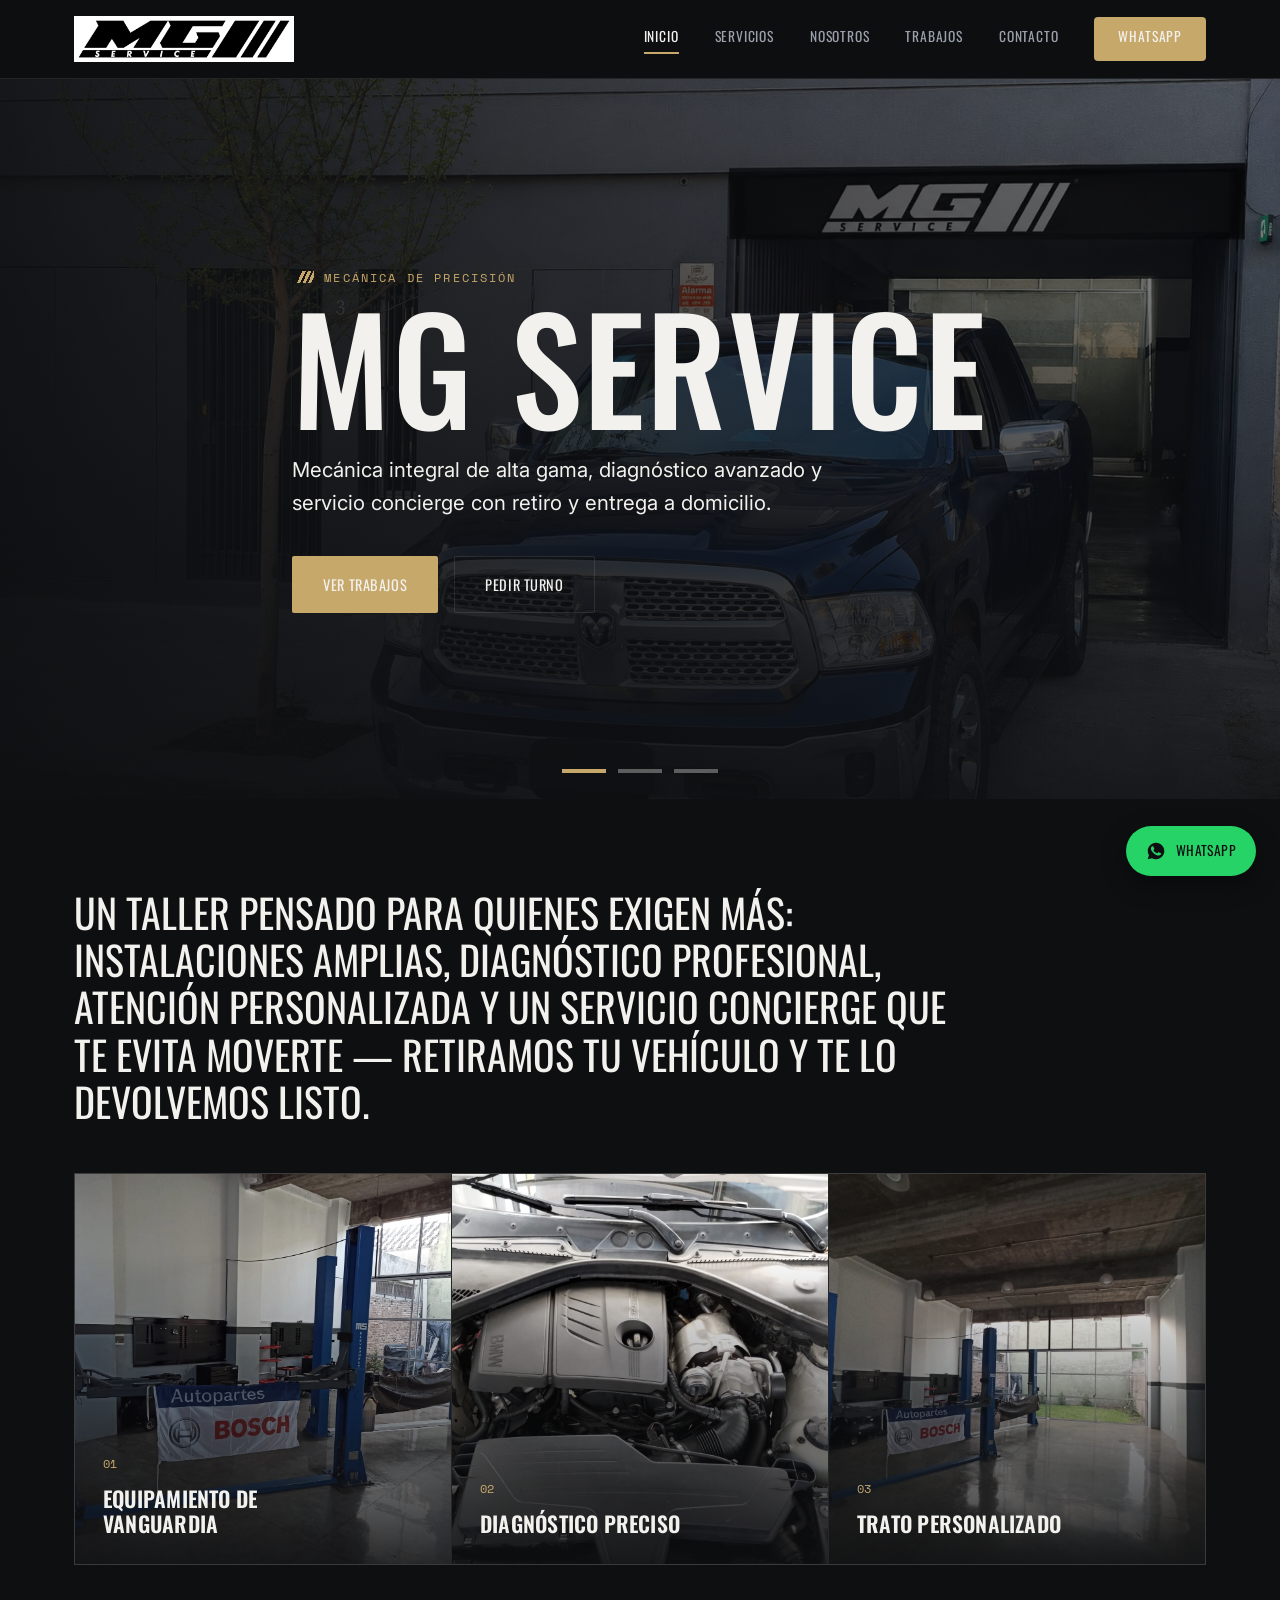
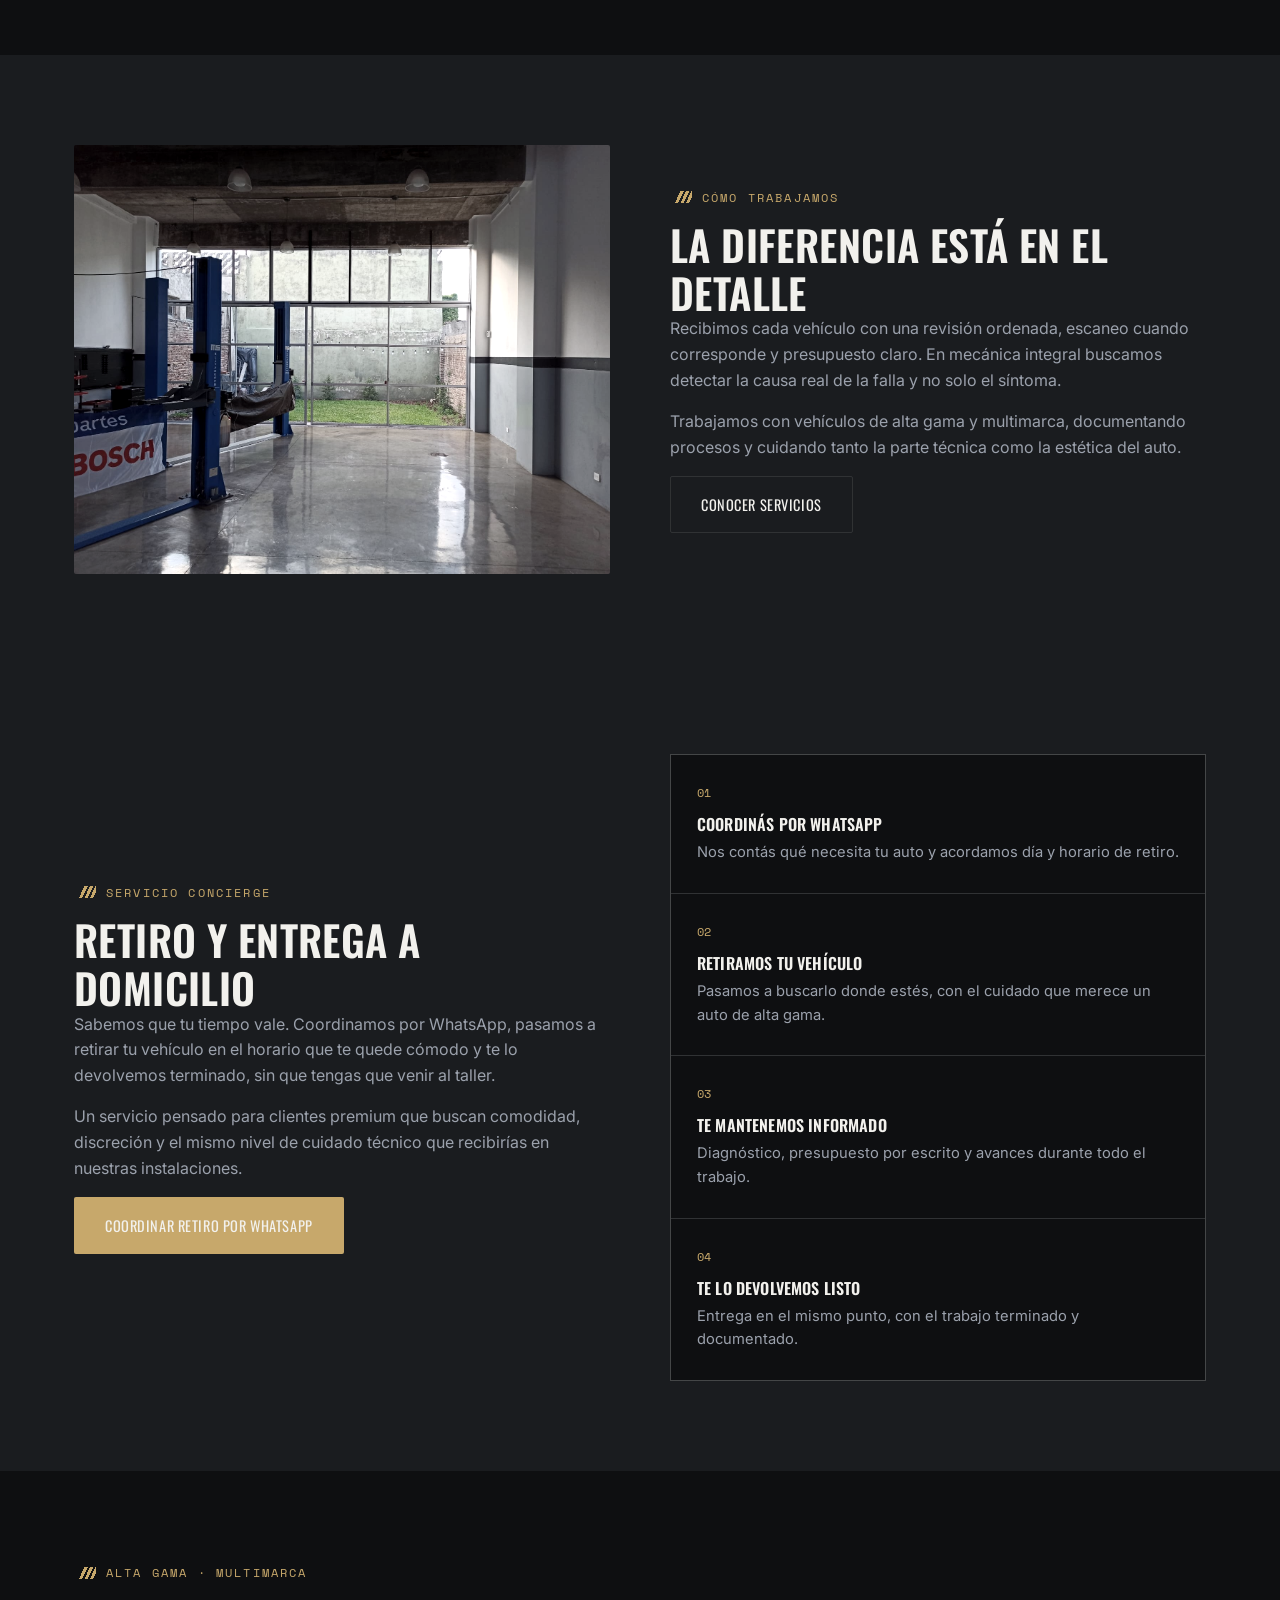
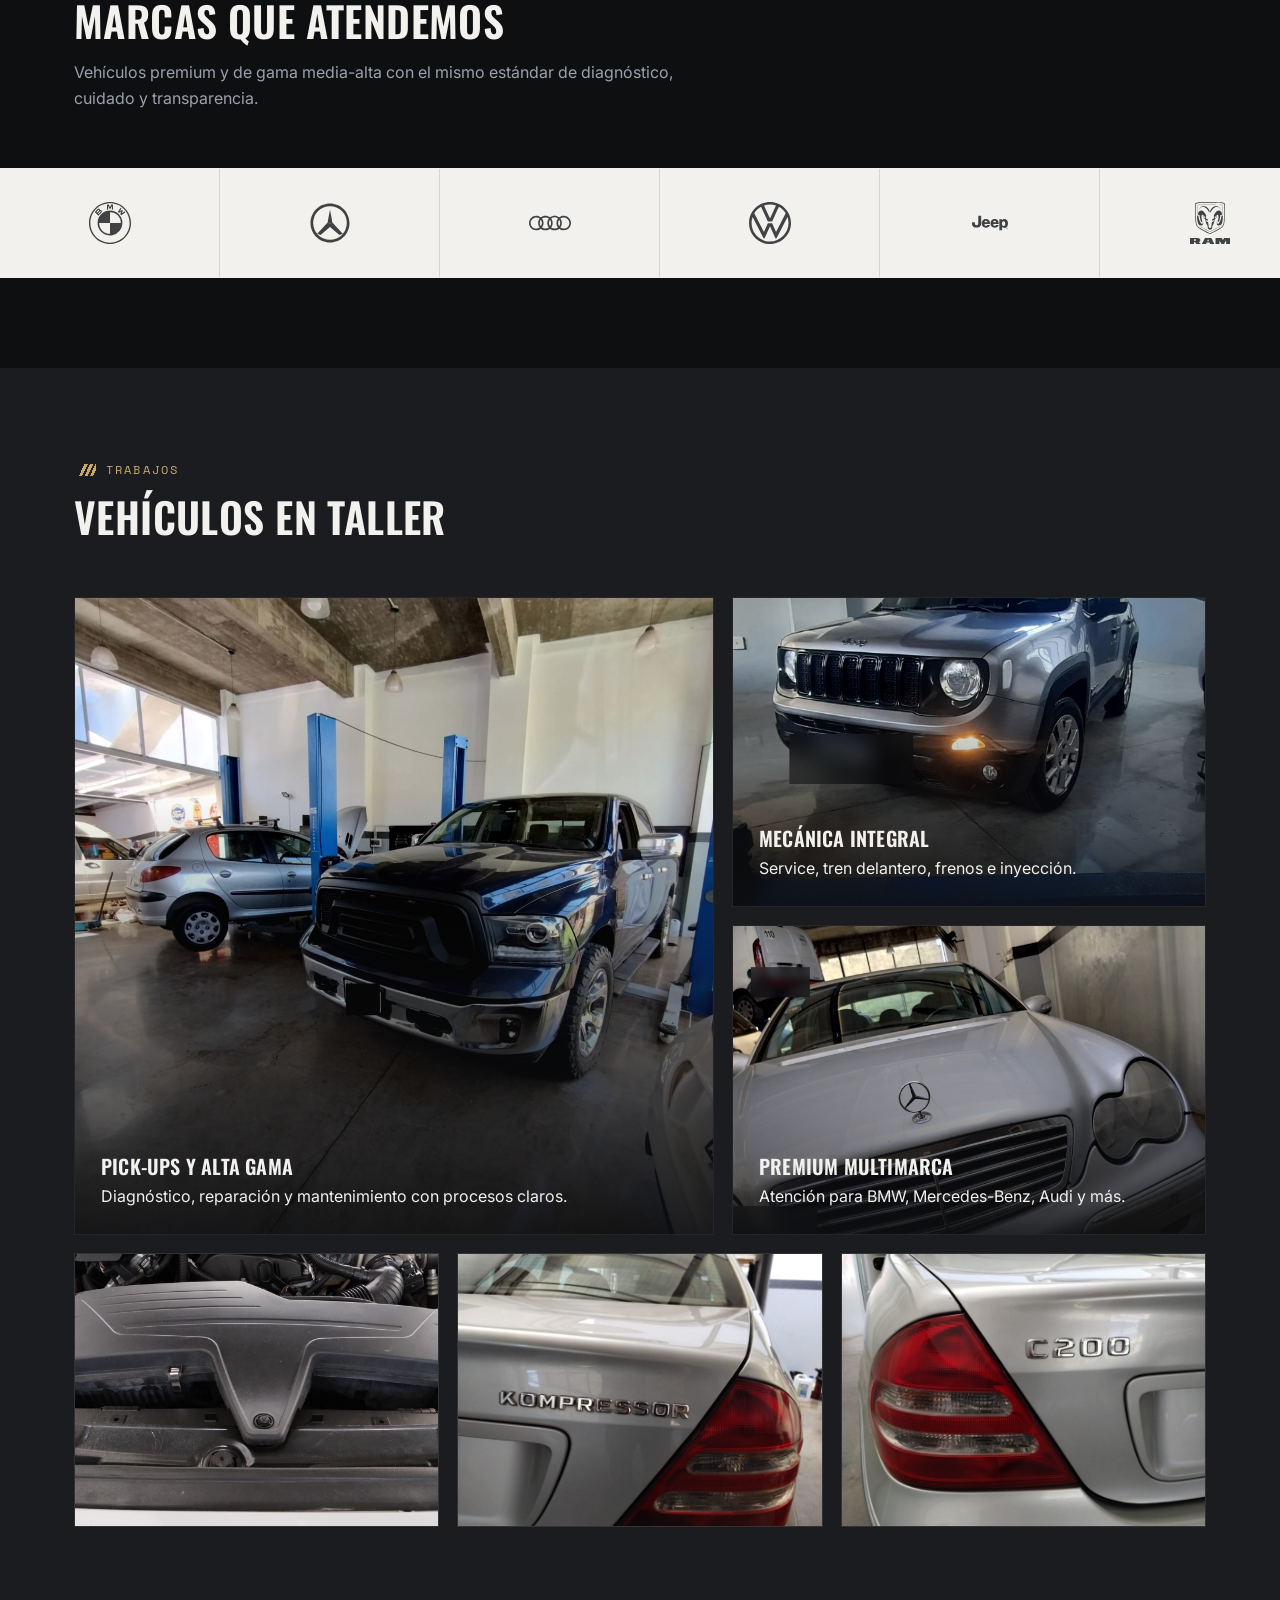
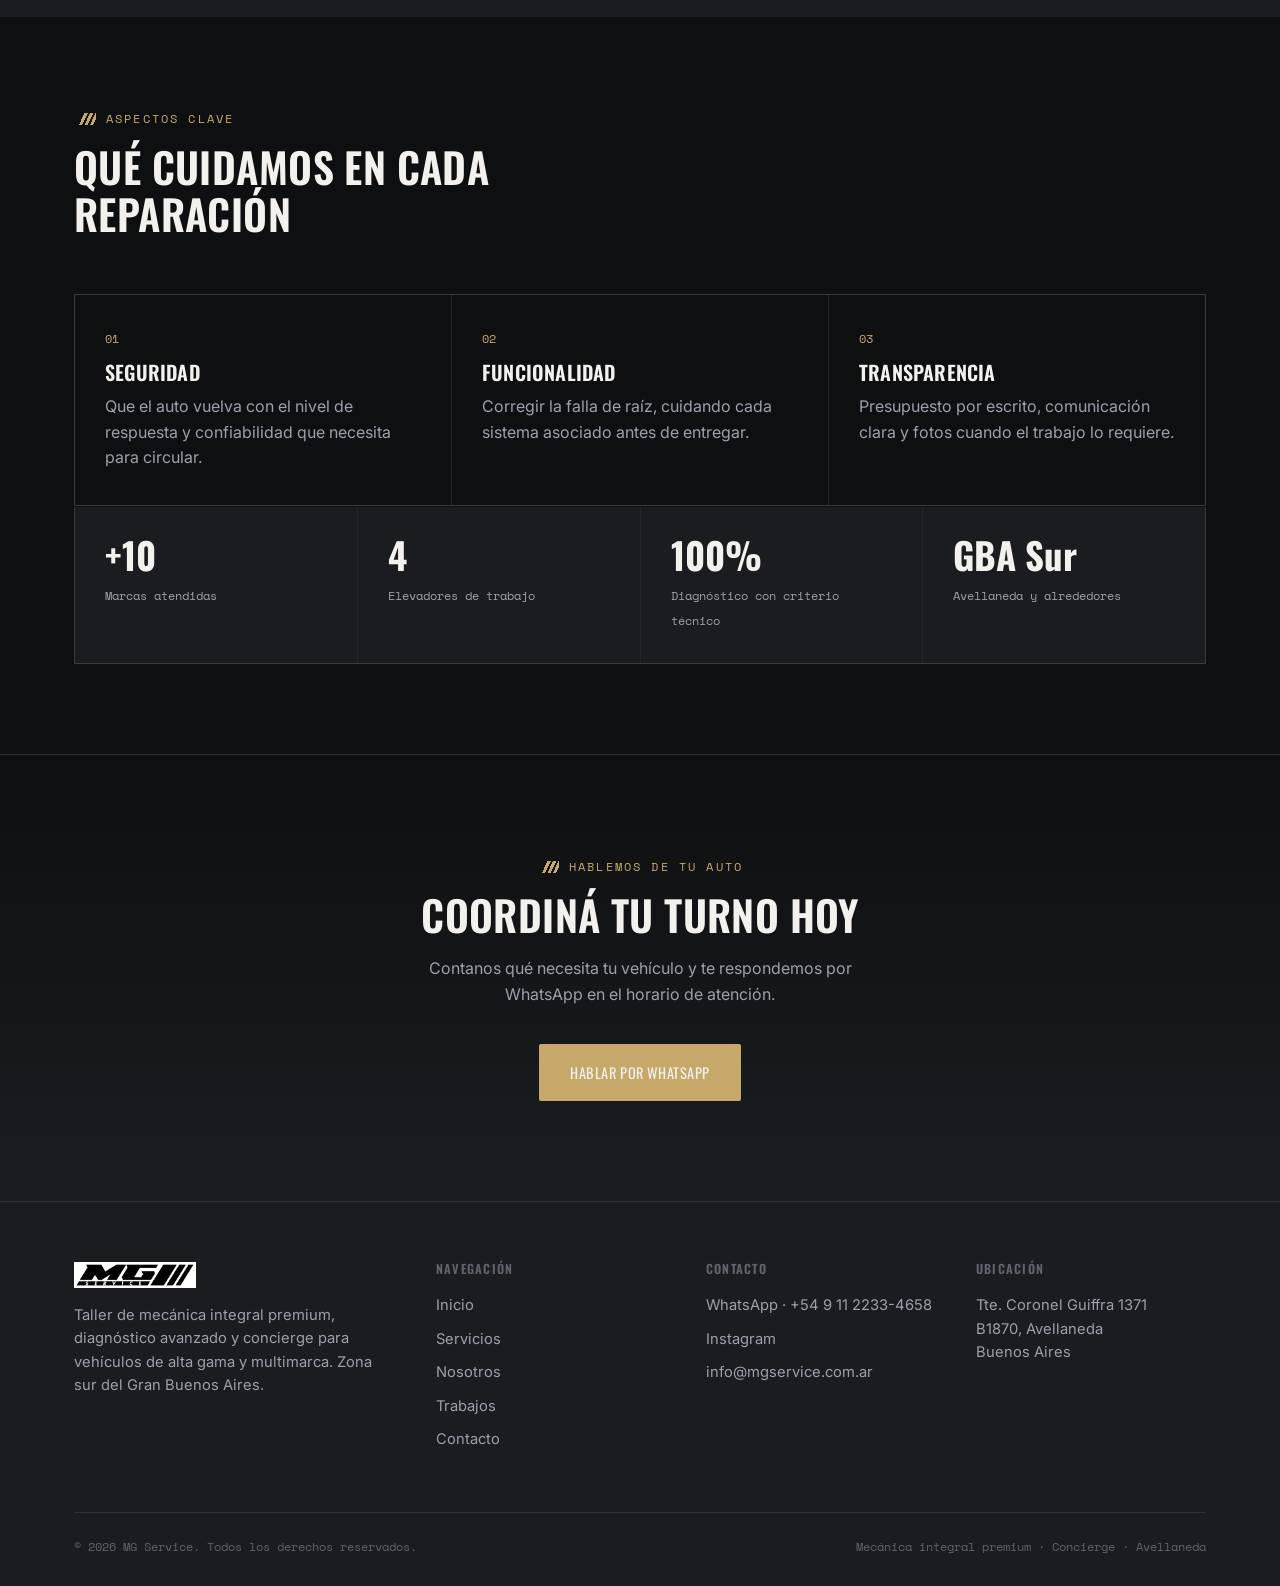
==== index.html @ d4dcb651 "Se cambia titulo" ====
<!DOCTYPE html>
<html lang="es">
<head>
<meta charset="UTF-8">
<meta name="viewport" content="width=device-width, initial-scale=1.0">
<title>MG Service – Mecánica integral premium y concierge en Avellaneda</title>
<meta name="description" content="Taller de mecánica integral para vehículos de alta gama y multimarca. Diagnóstico avanzado, servicio concierge con retiro y entrega, y presupuesto por escrito. Avellaneda, zona sur GBA.">
<link rel="icon" type="image/png" href="assets/img/logo-white.png">
<link rel="preconnect" href="https://fonts.googleapis.com">
<link href="https://fonts.googleapis.com/css2?family=Oswald:wght@400;500;600;700&family=Inter:wght@400;500;600&family=Space+Mono:wght@400;700&display=swap" rel="stylesheet">
<link rel="stylesheet" href="assets/css/style.css">
</head>
<body>

<header class="site-header">
  <div class="container">
    <a href="index.html" class="logo"><img src="assets/img/logo-white.png" alt="MG Service"></a>
    <nav class="main-nav">
      <a href="index.html">Inicio</a>
      <a href="servicios.html">Servicios</a>
      <a href="nosotros.html">Nosotros</a>
      <a href="trabajos.html">Trabajos</a>
      <a href="contacto.html">Contacto</a>
      <a href="https://wa.me/5491122334658?text=Hola%2C%20quiero%20consultar%20sobre%20mi%20auto" class="nav-cta">WhatsApp</a>
    </nav>
    <button class="nav-toggle" aria-label="Abrir menú">☰</button>
  </div>
</header>

<main>

  <section class="hero hero-slider" aria-label="Presentación de MG Service">
    <div class="hero-slide active" style="background-image: url('assets/img/workshop/fachada-mg-service.jpg')"></div>
    <div class="hero-slide" style="background-image: url('assets/img/workshop/taller-autos-premium.jpg')"></div>
    <div class="hero-slide" style="background-image: url('assets/img/workshop/ram-diagnostico-taller.jpg')"></div>
    <div class="hero-overlay"></div>
    <div class="container hero-content">
      <span class="eyebrow"><span class="stripes"></span>Mecánica de precisión</span>
      <h1>MG Service</h1>
      <p class="hero-kicker">Mecánica integral de alta gama, diagnóstico avanzado y servicio concierge con retiro y entrega a domicilio.</p>
      <div class="hero-actions">
        <a href="trabajos.html" class="btn btn-primary">Ver trabajos</a>
        <a href="https://wa.me/5491122334658?text=Hola%2C%20quiero%20consultar%20sobre%20mi%20auto" class="btn btn-outline">Pedir turno</a>
      </div>
    </div>
    <div class="hero-controls" aria-label="Controles del slider">
      <button class="hero-dot active" type="button" aria-label="Ver fachada"></button>
      <button class="hero-dot" type="button" aria-label="Ver taller"></button>
      <button class="hero-dot" type="button" aria-label="Ver diagnóstico"></button>
    </div>
  </section>

  <section class="section intro-section" id="diferenciales">
    <div class="container">
      <p class="intro-copy">Un taller pensado para quienes exigen más: instalaciones amplias, diagnóstico profesional, atención personalizada y un servicio concierge que te evita moverte — retiramos tu vehículo y te lo devolvemos listo.</p>
      <div class="feature-tiles">
        <article class="feature-tile">
          <img src="assets/img/workshop/elevadores-bosch.jpg" alt="Elevadores y zona de trabajo de MG Service">
          <div>
            <span>01</span>
            <h3>Equipamiento de vanguardia</h3>
          </div>
        </article>
        <article class="feature-tile">
          <img src="assets/img/workshop/motor-bmw-turbo.jpg" alt="Motor BMW en proceso de diagnóstico">
          <div>
            <span>02</span>
            <h3>Diagnóstico preciso</h3>
          </div>
        </article>
        <article class="feature-tile">
          <img src="assets/img/workshop/taller-amplio.jpg" alt="Interior amplio del taller MG Service">
          <div>
            <span>03</span>
            <h3>Trato personalizado</h3>
          </div>
        </article>
      </div>
    </div>
  </section>

  <section class="section section-alt">
    <div class="container">
      <div class="split editorial-split">
        <img src="assets/img/workshop/instalaciones-elevadores.jpg" alt="Instalaciones de MG Service con elevadores">
        <div class="split-text">
          <span class="eyebrow"><span class="stripes"></span>Cómo trabajamos</span>
          <h2>La diferencia está en el detalle</h2>
          <p>Recibimos cada vehículo con una revisión ordenada, escaneo cuando corresponde y presupuesto claro. En mecánica integral buscamos detectar la causa real de la falla y no solo el síntoma.</p>
          <p>Trabajamos con vehículos de alta gama y multimarca, documentando procesos y cuidando tanto la parte técnica como la estética del auto.</p>
          <a href="servicios.html" class="btn btn-outline">Conocer servicios</a>
        </div>
      </div>
    </div>
  </section>

  <section class="section concierge-section section-alt">
    <div class="container">
      <div class="split editorial-split">
        <div class="split-text">
          <span class="eyebrow"><span class="stripes"></span>Servicio concierge</span>
          <h2>Retiro y entrega a domicilio</h2>
          <p>Sabemos que tu tiempo vale. Coordinamos por WhatsApp, pasamos a retirar tu vehículo en el horario que te quede cómodo y te lo devolvemos terminado, sin que tengas que venir al taller.</p>
          <p>Un servicio pensado para clientes premium que buscan comodidad, discreción y el mismo nivel de cuidado técnico que recibirías en nuestras instalaciones.</p>
          <a href="https://wa.me/5491122334658?text=Hola%2C%20quiero%20coordinar%20retiro%20y%20entrega%20de%20mi%20veh%C3%ADculo" class="btn btn-primary">Coordinar retiro por WhatsApp</a>
        </div>
        <div class="concierge-steps">
          <article><span>01</span><h3>Coordinás por WhatsApp</h3><p>Nos contás qué necesita tu auto y acordamos día y horario de retiro.</p></article>
          <article><span>02</span><h3>Retiramos tu vehículo</h3><p>Pasamos a buscarlo donde estés, con el cuidado que merece un auto de alta gama.</p></article>
          <article><span>03</span><h3>Te mantenemos informado</h3><p>Diagnóstico, presupuesto por escrito y avances durante todo el trabajo.</p></article>
          <article><span>04</span><h3>Te lo devolvemos listo</h3><p>Entrega en el mismo punto, con el trabajo terminado y documentado.</p></article>
        </div>
      </div>
    </div>
  </section>

  <section class="section brands-section">
    <div class="container">
      <div class="section-head">
        <span class="eyebrow"><span class="stripes"></span>Alta gama · Multimarca</span>
        <h2>Marcas que atendemos</h2>
        <p>Vehículos premium y de gama media-alta con el mismo estándar de diagnóstico, cuidado y transparencia.</p>
      </div>
    </div>
    <div class="brand-carousel" aria-label="Carrusel de marcas">
      <div class="brand-track">
        <div class="brand-logo"><img src="assets/img/brands/bmw.svg" alt="BMW" width="120" height="48"></div>
        <div class="brand-logo"><img src="assets/img/brands/mercedes.svg" alt="Mercedes-Benz" width="120" height="48"></div>
        <div class="brand-logo"><img src="assets/img/brands/audi.svg" alt="Audi" width="120" height="48"></div>
        <div class="brand-logo"><img src="assets/img/brands/volkswagen.svg" alt="Volkswagen" width="120" height="48"></div>
        <div class="brand-logo"><img src="assets/img/brands/jeep.svg" alt="Jeep" width="120" height="48"></div>
        <div class="brand-logo"><img src="assets/img/brands/ram.svg" alt="RAM" width="120" height="48"></div>
        <div class="brand-logo"><img src="assets/img/brands/peugeot.svg" alt="Peugeot" width="120" height="48"></div>
        <div class="brand-logo"><img src="assets/img/brands/toyota.svg" alt="Toyota" width="120" height="48"></div>
        <div class="brand-logo"><img src="assets/img/brands/ford.svg" alt="Ford" width="120" height="48"></div>
        <div class="brand-logo"><img src="assets/img/brands/chevrolet.svg" alt="Chevrolet" width="120" height="48"></div>
        <div class="brand-logo"><img src="assets/img/brands/fiat.svg" alt="Fiat" width="120" height="48"></div>
        <div class="brand-logo"><img src="assets/img/brands/renault.svg" alt="Renault" width="120" height="48"></div>
        <div class="brand-logo"><img src="assets/img/brands/bmw.svg" alt="BMW" width="120" height="48"></div>
        <div class="brand-logo"><img src="assets/img/brands/mercedes.svg" alt="Mercedes-Benz" width="120" height="48"></div>
        <div class="brand-logo"><img src="assets/img/brands/audi.svg" alt="Audi" width="120" height="48"></div>
        <div class="brand-logo"><img src="assets/img/brands/volkswagen.svg" alt="Volkswagen" width="120" height="48"></div>
        <div class="brand-logo"><img src="assets/img/brands/jeep.svg" alt="Jeep" width="120" height="48"></div>
        <div class="brand-logo"><img src="assets/img/brands/ram.svg" alt="RAM" width="120" height="48"></div>
        <div class="brand-logo"><img src="assets/img/brands/peugeot.svg" alt="Peugeot" width="120" height="48"></div>
        <div class="brand-logo"><img src="assets/img/brands/toyota.svg" alt="Toyota" width="120" height="48"></div>
        <div class="brand-logo"><img src="assets/img/brands/ford.svg" alt="Ford" width="120" height="48"></div>
        <div class="brand-logo"><img src="assets/img/brands/chevrolet.svg" alt="Chevrolet" width="120" height="48"></div>
        <div class="brand-logo"><img src="assets/img/brands/fiat.svg" alt="Fiat" width="120" height="48"></div>
        <div class="brand-logo"><img src="assets/img/brands/renault.svg" alt="Renault" width="120" height="48"></div>
      </div>
    </div>
  </section>

  <section class="section section-alt">
    <div class="container">
      <div class="section-head">
        <span class="eyebrow"><span class="stripes"></span>Trabajos</span>
        <h2>Vehículos en taller</h2>
      </div>
      <div class="work-showcase">
        <article class="work-card large">
          <img src="assets/img/workshop/ram-y-elevadores.jpg" alt="RAM en MG Service junto a elevadores">
          <div>
            <h3>Pick-ups y alta gama</h3>
            <p>Diagnóstico, reparación y mantenimiento con procesos claros.</p>
          </div>
        </article>
        <article class="work-card">
          <img src="assets/img/workshop/jeep-renegade-service.jpg" alt="Jeep Renegade en zona de elevador">
          <div>
            <h3>Mecánica integral</h3>
            <p>Service, tren delantero, frenos e inyección.</p>
          </div>
        </article>
        <article class="work-card">
          <img src="assets/img/workshop/mercedes-frente.jpg" alt="Mercedes-Benz en MG Service">
          <div>
            <h3>Premium multimarca</h3>
            <p>Atención para BMW, Mercedes-Benz, Audi y más.</p>
          </div>
        </article>
      </div>
      <div class="gallery-strip" aria-label="Galería de detalles">
        <img src="assets/img/workshop/detalle-motor-bmw.jpg" alt="Detalle de motor BMW">
        <img src="assets/img/workshop/mercedes-kompressor.jpg" alt="Detalle Kompressor Mercedes-Benz">
        <img src="assets/img/workshop/mercedes-c200.jpg" alt="Detalle Mercedes-Benz C200">
      </div>
    </div>
  </section>

  <section class="section key-section">
    <div class="container">
      <div class="section-head">
        <span class="eyebrow"><span class="stripes"></span>Aspectos clave</span>
        <h2>Qué cuidamos en cada reparación</h2>
      </div>
      <div class="key-grid">
        <article>
          <span>01</span>
          <h3>Seguridad</h3>
          <p>Que el auto vuelva con el nivel de respuesta y confiabilidad que necesita para circular.</p>
        </article>
        <article>
          <span>02</span>
          <h3>Funcionalidad</h3>
          <p>Corregir la falla de raíz, cuidando cada sistema asociado antes de entregar.</p>
        </article>
        <article>
          <span>03</span>
          <h3>Transparencia</h3>
          <p>Presupuesto por escrito, comunicación clara y fotos cuando el trabajo lo requiere.</p>
        </article>
      </div>
      <div class="stats-row">
        <div><strong>+10</strong><span>Marcas atendidas</span></div>
        <div><strong>4</strong><span>Elevadores de trabajo</span></div>
        <div><strong>100%</strong><span>Diagnóstico con criterio técnico</span></div>
        <div><strong>GBA Sur</strong><span>Avellaneda y alrededores</span></div>
      </div>
    </div>
  </section>

  <!-- CTA FINAL -->
  <section class="cta-final">
    <div class="container">
      <span class="eyebrow"><span class="stripes"></span>Hablemos de tu auto</span>
      <h2>Coordiná tu turno hoy</h2>
      <p>Contanos qué necesita tu vehículo y te respondemos por WhatsApp en el horario de atención.</p>
      <a href="https://wa.me/5491122334658?text=Hola%2C%20quiero%20consultar%20sobre%20mi%20auto" class="btn btn-primary">Hablar por WhatsApp</a>
    </div>
  </section>

</main>

<footer class="site-footer">
  <div class="container">
    <div class="footer-grid">
      <div class="footer-col footer-logo">
        <img src="assets/img/logo-white.png" alt="MG Service">
        <p>Taller de mecánica integral premium, diagnóstico avanzado y concierge para vehículos de alta gama y multimarca. Zona sur del Gran Buenos Aires.</p>
      </div>
      <div class="footer-col">
        <h4>Navegación</h4>
        <a href="index.html">Inicio</a>
        <a href="servicios.html">Servicios</a>
        <a href="nosotros.html">Nosotros</a>
        <a href="trabajos.html">Trabajos</a>
        <a href="contacto.html">Contacto</a>
      </div>
      <div class="footer-col">
        <h4>Contacto</h4>
        <a href="https://wa.me/5491122334658">WhatsApp · +54 9 11 2233-4658</a>
        <a href="https://www.instagram.com/mg_service1023/" target="_blank" rel="noopener">Instagram</a>
        <a href="mailto:info@mgservice.com.ar">info@mgservice.com.ar</a>
      </div>
      <div class="footer-col">
        <h4>Ubicación</h4>
        <p>Tte. Coronel Guiffra 1371<br>B1870, Avellaneda<br>Buenos Aires</p>
      </div>
    </div>
    <div class="footer-bottom">
      <span>© <span class="current-year"></span> MG Service. Todos los derechos reservados.</span>
      <span>Mecánica integral premium · Concierge · Avellaneda</span>
    </div>
  </div>
</footer>

<a class="wa-float" href="https://wa.me/5491122334658?text=Hola%2C%20quiero%20consultar%20sobre%20mi%20auto" target="_blank" rel="noopener" aria-label="Hablar por WhatsApp">
  <svg viewBox="0 0 24 24" fill="currentColor"><path d="M12.04 2C6.58 2 2.13 6.45 2.13 11.91c0 1.85.5 3.58 1.44 5.06L2 22l5.25-1.38a9.84 9.84 0 0 0 4.79 1.22h.01c5.46 0 9.91-4.45 9.91-9.91C21.96 6.45 17.5 2 12.04 2zm5.78 14.04c-.25.7-1.45 1.34-2 1.42-.51.08-1.17.11-1.89-.12-.43-.14-.98-.32-1.69-.62-2.98-1.29-4.92-4.3-5.07-4.5-.15-.2-1.21-1.6-1.21-3.06 0-1.45.76-2.16 1.03-2.46.27-.3.59-.37.78-.37.2 0 .39.002.56.01.18.008.42-.07.65.5.25.6.84 2.07.92 2.22.08.15.13.33.03.53-.1.2-.15.32-.3.5-.15.18-.31.4-.44.54-.15.15-.3.32-.13.62.17.3.78 1.28 1.67 2.07 1.15 1.02 2.12 1.34 2.42 1.49.3.15.48.13.65-.05.2-.2.78-.91.99-1.22.2-.3.4-.25.67-.15.27.1 1.72.81 2.02.96.3.15.5.22.57.35.08.13.08.74-.17 1.44z"/></svg>
  WhatsApp
</a>

<script src="assets/js/main.js"></script>
</body>
</html>
---- assets/css/style.css ----
/* ==========================================================================
   MG SERVICE — Design System
   Paleta: negro grafito + gris carbón + blanco hueso + acento rojo línea roja
   Tipografía: Oswald (display) / Inter (cuerpo) / Space Mono (datos)
   ========================================================================== */

:root {
  --c-black: #0e0f11;
  --c-charcoal: #1a1c1f;
  --c-charcoal-2: #232529;
  --c-steel: #9ba1ac;
  --c-steel-dim: #5e636c;
  --c-bone: #f2f1ed;
  --c-red: #c7a86b;
  --c-red-dim: #9e8351;
  --c-line: rgba(242, 241, 237, 0.1);

  --font-display: "Oswald", "Arial Narrow", sans-serif;
  --font-body: "Inter", -apple-system, BlinkMacSystemFont, sans-serif;
  --font-mono: "Space Mono", "Courier New", monospace;

  --container: 1180px;
  --radius: 2px;
}

* { margin: 0; padding: 0; box-sizing: border-box; }

html { scroll-behavior: smooth; }

@media (prefers-reduced-motion: reduce) {
  html { scroll-behavior: auto; }
  * { animation-duration: 0.01ms !important; animation-iteration-count: 1 !important; transition-duration: 0.01ms !important; }
}

body {
  background: var(--c-black);
  color: var(--c-bone);
  font-family: var(--font-body);
  font-size: 16px;
  line-height: 1.6;
  -webkit-font-smoothing: antialiased;
}

img { max-width: 100%; display: block; }

a { color: inherit; text-decoration: none; }

.container {
  max-width: var(--container);
  margin: 0 auto;
  padding: 0 24px;
}

h1, h2, h3, h4 {
  font-family: var(--font-display);
  font-weight: 600;
  letter-spacing: 0.01em;
  text-transform: uppercase;
  line-height: 1.15;
}

h1 { font-size: clamp(2.4rem, 6vw, 4.6rem); font-weight: 500; }
h2 { font-size: clamp(1.7rem, 4vw, 2.6rem); }
h3 { font-size: 1.25rem; }

p { color: var(--c-steel); }

.eyebrow {
  font-family: var(--font-mono);
  font-size: 0.75rem;
  letter-spacing: 0.18em;
  text-transform: uppercase;
  color: var(--c-red);
  display: inline-flex;
  align-items: center;
  gap: 10px;
  margin-bottom: 14px;
}
.eyebrow .stripes { width: 22px; height: 12px; }

/* -------------------------------------------------------------------------
   Motivo de franjas diagonales (signature del logo, reutilizado en toda la web)
   ------------------------------------------------------------------------- */
.stripes {
  display: inline-block;
  width: 28px;
  height: 16px;
  background-image:
    linear-gradient(115deg, transparent 0 38%, currentColor 38% 50%, transparent 50% 100%),
    linear-gradient(115deg, transparent 0 58%, currentColor 58% 70%, transparent 70% 100%),
    linear-gradient(115deg, transparent 0 78%, currentColor 78% 90%, transparent 90% 100%);
  background-repeat: no-repeat;
}

.stripe-divider {
  width: 100%;
  height: 40px;
  background-image:
    linear-gradient(112deg, transparent 0 48.4%, var(--c-red) 48.4% 49.4%, transparent 49.4% 100%),
    linear-gradient(112deg, transparent 0 51%, var(--c-line) 51% 52%, transparent 52% 100%),
    linear-gradient(112deg, transparent 0 53.6%, var(--c-line) 53.6% 54.6%, transparent 54.6% 100%);
  opacity: 0.9;
}

/* -------------------------------------------------------------------------
   Header
   ------------------------------------------------------------------------- */
.site-header {
  position: sticky;
  top: 0;
  z-index: 100;
  background: rgba(14, 15, 17, 0.92);
  backdrop-filter: blur(8px);
  border-bottom: 1px solid var(--c-line);
}

.site-header .container {
  display: flex;
  align-items: center;
  justify-content: space-between;
  height: 78px;
}

.logo img {
  width: 220px;
  height: auto;
}

.main-nav {
  display: flex;
  align-items: center;
  gap: 36px;
}

.main-nav a {
  font-family: var(--font-display);
  font-size: 0.85rem;
  letter-spacing: 0.06em;
  text-transform: uppercase;
  color: var(--c-steel);
  position: relative;
  padding-bottom: 4px;
  transition: color 0.2s ease;
}
.main-nav a:hover, .main-nav a.active { color: var(--c-bone); }
.main-nav a.active::after {
  content: "";
  position: absolute;
  left: 0; bottom: -2px;
  width: 100%; height: 2px;
  background: var(--c-red);
}

.nav-cta {
  display: inline-flex;
  align-items: center;
  justify-content: center;

  height: 44px;
  padding: 0 24px;

  background: var(--c-red);
  color: var(--c-bone) !important;

  font-family: var(--font-body);
  font-weight: 400;
  letter-spacing: 0.08em;
  text-transform: uppercase;

  border-radius: 4px;
}
.nav-cta:hover { background: var(--c-red-dim); }

.nav-toggle {
  display: none;
  background: none;
  border: none;
  color: var(--c-bone);
  font-size: 1.6rem;
  cursor: pointer;
}

/* -------------------------------------------------------------------------
   Botones
   ------------------------------------------------------------------------- */
.btn {
  display: inline-flex;
  align-items: center;
  gap: 10px;
  font-family: var(--font-display);
  font-size: 0.9rem;
  letter-spacing: 0.04em;
  text-transform: uppercase;
  padding: 16px 30px;
  border-radius: var(--radius);
  border: 1px solid transparent;
  cursor: pointer;
  transition: all 0.2s ease;
}
.btn-primary { background: var(--c-red); color: var(--c-bone); }
.btn-primary:hover { background: var(--c-red-dim); }
.btn-outline { border-color: var(--c-line); color: var(--c-bone); }
.btn-outline:hover { border-color: var(--c-bone); background: rgba(242,241,237,0.04); }

/* -------------------------------------------------------------------------
   Hero
   ------------------------------------------------------------------------- */
.hero {
  position: relative;
  padding: 110px 0 90px;
  overflow: hidden;
  background:
    radial-gradient(ellipse 900px 500px at 80% -10%, rgba(214,57,43,0.12), transparent 60%),
    var(--c-black);
}

.hero-stripes-bg {
  position: absolute;
  top: 0; right: -10%;
  width: 60%; height: 100%;
  opacity: 0.05;
  background-image:
    repeating-linear-gradient(112deg, transparent 0 60px, var(--c-bone) 60px 70px, transparent 70px 140px);
  pointer-events: none;
}

.hero .container { position: relative; z-index: 1; max-width: 880px; }

.hero h1 { margin-bottom: 24px; }
.hero h1 .accent { color: var(--c-red); }

.hero-sub {
  font-size: 1.1rem;
  max-width: 560px;
  margin-bottom: 40px;
}

.hero-actions { display: flex; gap: 16px; flex-wrap: wrap; }

.hero-meta {
  display: flex;
  gap: 36px;
  margin-top: 64px;
  padding-top: 28px;
  border-top: 1px solid var(--c-line);
  flex-wrap: wrap;
}
.hero-meta div { font-family: var(--font-mono); font-size: 0.78rem; color: var(--c-steel); }
.hero-meta strong { display: block; color: var(--c-bone); font-family: var(--font-display); font-size: 1rem; text-transform: uppercase; margin-bottom: 2px; }

.hero-slider {
  height: clamp(560px, calc(100svh - 110px), 720px);
  min-height: 560px;
  padding: 0;
  display: flex;
  align-items: center;
  background: var(--c-black);
}

.hero-slide,
.hero-overlay {
  position: absolute;
  inset: 0;
}

.hero-slide {
  background-position: center;
  background-size: cover;
  opacity: 0;
  transform: scale(1.03);
  transition: opacity 0.8s ease, transform 5.5s ease;
}

.hero-slide.active {
  opacity: 1;
  transform: scale(1);
}

.hero-overlay {
  background:
    linear-gradient(90deg, rgba(14,15,17,0.92) 0%, rgba(14,15,17,0.62) 42%, rgba(14,15,17,0.2) 100%),
    linear-gradient(180deg, rgba(14,15,17,0.18) 0%, rgba(14,15,17,0.9) 100%);
}

.hero-content {
  position: relative;
  z-index: 2;
  max-width: var(--container);
}

.hero-content h1 {
  font-size: clamp(4.4rem, 12vw, 9rem);
  line-height: 0.9;
  margin-bottom: 24px;
}

.hero-kicker {
  max-width: 590px;
  color: var(--c-bone);
  font-size: clamp(1.04rem, 2vw, 1.28rem);
  margin-bottom: 36px;
}

.hero-controls {
  position: absolute;
  z-index: 3;
  left: 50%;
  bottom: 26px;
  transform: translateX(-50%);
  display: flex;
  gap: 12px;
}

.hero-dot {
  width: 44px;
  height: 4px;
  border: 0;
  background: rgba(242,241,237,0.34);
  cursor: pointer;
}

.hero-dot.active { background: var(--c-red); }

.intro-section { padding-top: 70px; }

.intro-copy {
  max-width: 900px;
  color: var(--c-bone);
  font-family: var(--font-display);
  font-size: clamp(1.55rem, 3.6vw, 2.5rem);
  line-height: 1.18;
  text-transform: uppercase;
  margin-bottom: 48px;
}

.feature-tiles {
  display: grid;
  grid-template-columns: repeat(3, 1fr);
  gap: 1px;
  background: var(--c-line);
  border: 1px solid var(--c-line);
}

.feature-tile {
  min-height: 390px;
  position: relative;
  overflow: hidden;
  display: flex;
  align-items: flex-end;
  background: var(--c-charcoal);
}

.feature-tile img {
  position: absolute;
  inset: 0;
  width: 100%;
  height: 100%;
  object-fit: cover;
  filter: grayscale(0.18) contrast(1.04);
  transition: transform 0.45s ease;
}

.feature-tile:hover img { transform: scale(1.04); }

.feature-tile::after {
  content: "";
  position: absolute;
  inset: 0;
  background: linear-gradient(180deg, transparent 20%, rgba(14,15,17,0.88) 100%);
}

.feature-tile div {
  position: relative;
  z-index: 1;
  padding: 28px;
}

.feature-tile span,
.key-grid span {
  display: block;
  color: var(--c-red);
  font-family: var(--font-mono);
  font-size: 0.78rem;
  margin-bottom: 12px;
}

.feature-tile h3 {
  max-width: 260px;
  font-size: 1.35rem;
}

.editorial-split img {
  aspect-ratio: 5 / 4;
  object-fit: cover;
  filter: grayscale(0.12) contrast(1.06);
}

.brands-section {
  overflow: hidden;
  padding-bottom: 78px;
}

.brand-carousel {
  width: 100%;
  overflow: hidden;
  border-top: 1px solid var(--c-line);
  border-bottom: 1px solid var(--c-line);
  background: var(--c-bone);
  color: var(--c-black);
}

.brand-track {
  display: flex;
  width: max-content;
  animation: brand-scroll 32s linear infinite;
}

.brand-carousel:hover .brand-track { animation-play-state: paused; }

.brand-track span,
.brand-track .brand-logo {
  min-width: 220px;
  padding: 30px 34px;
  border-right: 1px solid rgba(14,15,17,0.12);
  display: flex;
  align-items: center;
  justify-content: center;
}

.brand-track span {
  font-family: var(--font-display);
  font-size: 1.32rem;
  text-align: center;
  text-transform: uppercase;
  white-space: nowrap;
}

.brand-track .brand-logo img {
  height: 42px;
  width: auto;
  max-width: 140px;
  opacity: 0.82;
  filter: grayscale(0.15);
}

.brand-track .brand-logo img[alt="Mercedes-Benz"] {
  height: 48px;
}

.brand-track .brand-logo img[alt="Jeep"] {
  height: 36px;
  max-width: 110px;
}

.concierge-steps {
  display: grid;
  gap: 1px;
  background: var(--c-line);
  border: 1px solid var(--c-line);
}

.concierge-steps article {
  background: var(--c-black);
  padding: 28px 26px;
}

.concierge-steps span {
  font-family: var(--font-mono);
  color: var(--c-red);
  font-size: 0.78rem;
  display: block;
  margin-bottom: 12px;
}

.concierge-steps h3 {
  font-size: 1rem;
  margin-bottom: 8px;
}

.concierge-steps p {
  margin: 0;
  font-size: 0.92rem;
}

.brands-logo-grid {
  display: grid;
  grid-template-columns: repeat(6, 1fr);
  gap: 1px;
  background: var(--c-line);
  border: 1px solid var(--c-line);
}

.brand-logo-item {
  background: var(--c-black);
  min-height: 110px;
  display: flex;
  align-items: center;
  justify-content: center;
  padding: 24px;
}

.brand-logo-item img {
  height: 38px;
  width: auto;
  max-width: 120px;
  filter: brightness(0) invert(1);
  opacity: 0.55;
}

.brand-logo-item img[alt="Mercedes-Benz"] {
  height: 44px;
}

.brand-logo-item img[alt="Jeep"] {
  height: 32px;
  max-width: 96px;
}

@keyframes brand-scroll {
  from { transform: translateX(0); }
  to { transform: translateX(-50%); }
}

.work-showcase {
  display: grid;
  grid-template-columns: 1.35fr 1fr;
  grid-template-rows: repeat(2, 310px);
  gap: 18px;
}

.work-card {
  position: relative;
  overflow: hidden;
  background: var(--c-black);
  border: 1px solid var(--c-line);
}

.work-card.large { grid-row: 1 / span 2; }

.work-card img {
  width: 100%;
  height: 100%;
  object-fit: cover;
  filter: grayscale(0.1) contrast(1.05);
}

.work-card::after {
  content: "";
  position: absolute;
  inset: 0;
  background: linear-gradient(180deg, transparent 30%, rgba(14,15,17,0.9) 100%);
}

.work-card div {
  position: absolute;
  z-index: 1;
  left: 26px;
  right: 26px;
  bottom: 24px;
}

.work-card h3 { margin-bottom: 6px; }
.work-card p { margin: 0; color: var(--c-bone); }

.gallery-strip {
  display: grid;
  grid-template-columns: repeat(3, 1fr);
  gap: 18px;
  margin-top: 18px;
}

.gallery-strip img {
  width: 100%;
  aspect-ratio: 4 / 3;
  object-fit: cover;
  border: 1px solid var(--c-line);
}

.key-grid {
  display: grid;
  grid-template-columns: repeat(3, 1fr);
  gap: 1px;
  background: var(--c-line);
  border: 1px solid var(--c-line);
}

.key-grid article {
  background: var(--c-black);
  padding: 34px 30px;
}

.key-grid h3 { margin-bottom: 10px; }
.key-grid p { margin: 0; }

.stats-row {
  display: grid;
  grid-template-columns: repeat(4, 1fr);
  gap: 1px;
  margin-top: 1px;
  background: var(--c-line);
  border: 1px solid var(--c-line);
  border-top: 0;
}

.stats-row div {
  background: var(--c-charcoal);
  padding: 30px;
}

.stats-row strong {
  display: block;
  font-family: var(--font-display);
  font-size: clamp(1.7rem, 3vw, 2.3rem);
  line-height: 1;
  margin-bottom: 8px;
}

.stats-row span {
  color: var(--c-steel);
  font-family: var(--font-mono);
  font-size: 0.78rem;
}

/* -------------------------------------------------------------------------
   Secciones genéricas
   ------------------------------------------------------------------------- */
.section { padding: 90px 0; }
.section-alt { background: var(--c-charcoal); }
.section-head { max-width: 640px; margin-bottom: 56px; }
.section-head p { margin-top: 16px; }

/* -------------------------------------------------------------------------
   Grid de diferenciales
   ------------------------------------------------------------------------- */
.diff-grid {
  display: grid;
  grid-template-columns: repeat(3, 1fr);
  gap: 1px;
  background: var(--c-line);
  border: 1px solid var(--c-line);
}

.diff-card {
  background: var(--c-black);
  padding: 36px 30px;
  transition: background 0.25s ease;
}
.diff-card:hover { background: var(--c-charcoal); }

.diff-num {
  font-family: var(--font-mono);
  color: var(--c-red);
  font-size: 0.8rem;
  display: block;
  margin-bottom: 18px;
}

.diff-card h3 { margin-bottom: 10px; font-size: 1.05rem; }
.diff-card p { font-size: 0.92rem; margin: 0; }

/* -------------------------------------------------------------------------
   Especialización destacada (split)
   ------------------------------------------------------------------------- */
.split {
  display: grid;
  grid-template-columns: 1fr 1fr;
  gap: 60px;
  align-items: center;
}

.split img {
  width: 100%;
  border-radius: var(--radius);
  filter: grayscale(0.35) contrast(1.08);
}

.split-text p { margin-bottom: 16px; }

/* -------------------------------------------------------------------------
   Proceso (cómo trabajamos)
   ------------------------------------------------------------------------- */
.process {
  display: grid;
  grid-template-columns: repeat(4, 1fr);
  gap: 28px;
}
.process-step { position: relative; padding-top: 28px; border-top: 2px solid var(--c-red); }
.process-step .step-num {
  font-family: var(--font-mono);
  color: var(--c-steel-dim);
  font-size: 0.78rem;
  display: block;
  margin-bottom: 14px;
}
.process-step h3 { font-size: 1.02rem; margin-bottom: 8px; }
.process-step p { font-size: 0.9rem; margin: 0; }

/* -------------------------------------------------------------------------
   Marcas
   ------------------------------------------------------------------------- */
.brands-row {
  display: flex;
  flex-wrap: wrap;
  gap: 14px;
}
.brand-chip {
  font-family: var(--font-mono);
  font-size: 0.82rem;
  letter-spacing: 0.04em;
  text-transform: uppercase;
  border: 1px solid var(--c-line);
  padding: 10px 18px;
  border-radius: var(--radius);
  color: var(--c-steel);
}

/* -------------------------------------------------------------------------
   Servicios (cards)
   ------------------------------------------------------------------------- */
.services-grid {
  display: grid;
  grid-template-columns: repeat(2, 1fr);
  gap: 1px;
  background: var(--c-line);
  border: 1px solid var(--c-line);
}
.service-card { background: var(--c-black); padding: 40px; }
.service-card.featured { background: var(--c-charcoal-2); }
.service-card .eyebrow { margin-bottom: 10px; }
.service-card h3 { font-size: 1.3rem; margin-bottom: 14px; }
.service-card p { margin: 0; font-size: 0.95rem; }

/* -------------------------------------------------------------------------
   FAQ accordion
   ------------------------------------------------------------------------- */
.faq-list { border-top: 1px solid var(--c-line); }
.faq-item { border-bottom: 1px solid var(--c-line); }
.faq-q {
  width: 100%;
  text-align: left;
  background: none;
  border: none;
  color: var(--c-bone);
  font-family: var(--font-display);
  font-size: 1.05rem;
  text-transform: none;
  letter-spacing: 0;
  padding: 24px 0;
  display: flex;
  justify-content: space-between;
  align-items: center;
  cursor: pointer;
}
.faq-q .icon { font-family: var(--font-mono); color: var(--c-red); transition: transform 0.25s ease; font-size: 1.2rem; }
.faq-item.open .faq-q .icon { transform: rotate(45deg); }
.faq-a {
  max-height: 0;
  overflow: hidden;
  transition: max-height 0.3s ease;
}
.faq-a p { padding-bottom: 22px; max-width: 680px; }
.faq-item.open .faq-a { max-height: 240px; }

/* -------------------------------------------------------------------------
   CTA final
   ------------------------------------------------------------------------- */
.cta-final {
  text-align: center;
  padding: 100px 0;
  background: linear-gradient(180deg, var(--c-black), var(--c-charcoal));
  border-top: 1px solid var(--c-line);
}
.cta-final h2 { margin-bottom: 18px; }
.cta-final p { max-width: 480px; margin: 0 auto 36px; }

/* -------------------------------------------------------------------------
   Footer
   ------------------------------------------------------------------------- */
.site-footer {
  background: var(--c-charcoal);
  border-top: 1px solid var(--c-line);
  padding: 60px 0 30px;
}
.footer-grid {
  display: grid;
  grid-template-columns: 1.4fr 1fr 1fr 1fr;
  gap: 40px;
  margin-bottom: 50px;
}
.footer-col h4 {
  font-size: 0.78rem;
  letter-spacing: 0.1em;
  color: var(--c-steel-dim);
  margin-bottom: 18px;
}
.footer-col p, .footer-col a { font-size: 0.92rem; color: var(--c-steel); }
.footer-col a { display: block; margin-bottom: 10px; transition: color 0.2s ease; }
.footer-col a:hover { color: var(--c-bone); }
.footer-logo img { height: 26px; margin-bottom: 16px; }
.footer-bottom {
  border-top: 1px solid var(--c-line);
  padding-top: 24px;
  display: flex;
  justify-content: space-between;
  font-family: var(--font-mono);
  font-size: 0.75rem;
  color: var(--c-steel-dim);
  flex-wrap: wrap;
  gap: 10px;
}

/* -------------------------------------------------------------------------
   WhatsApp flotante
   ------------------------------------------------------------------------- */
.wa-float {
  position: fixed;
  bottom: 24px;
  right: 24px;
  z-index: 200;
  display: inline-flex;
  align-items: center;
  gap: 10px;
  background: #25D366;
  color: #0e0f11;
  font-family: var(--font-display);
  font-size: 0.85rem;
  letter-spacing: 0.03em;
  text-transform: uppercase;
  padding: 14px 20px;
  border-radius: 40px;
  box-shadow: 0 8px 24px rgba(0,0,0,0.4);
  transition: transform 0.2s ease;
}
.wa-float:hover { transform: translateY(-2px); }
.wa-float svg { width: 20px; height: 20px; flex-shrink: 0; }

/* -------------------------------------------------------------------------
   Páginas internas — hero simple
   ------------------------------------------------------------------------- */
.page-hero {
  padding: 70px 0 50px;
  border-bottom: 1px solid var(--c-line);
  background: var(--c-black);
}
.page-hero .eyebrow { margin-bottom: 14px; }
.page-hero p { max-width: 560px; margin-top: 16px; }

/* -------------------------------------------------------------------------
   Servicios — página completa
   ------------------------------------------------------------------------- */
.service-detail {
  display: grid;
  grid-template-columns: 56px 1fr;
  gap: 24px;
  padding: 44px 0;
  border-bottom: 1px solid var(--c-line);
}
.service-detail .num { font-family: var(--font-mono); color: var(--c-red); font-size: 0.95rem; }
.service-detail h3 { margin-bottom: 10px; }
.service-detail p { max-width: 620px; margin: 0; }
.service-detail.highlight { background: var(--c-charcoal); margin: 0 -24px; padding: 44px 24px; border-radius: var(--radius); }

/* -------------------------------------------------------------------------
   Trabajos — galería
   ------------------------------------------------------------------------- */
.gallery-grid {
  display: grid;
  grid-template-columns: repeat(3, 1fr);
  gap: 18px;
}
.gallery-item {
  aspect-ratio: 4/3;
  background: var(--c-charcoal);
  border: 1px solid var(--c-line);
  display: flex;
  align-items: center;
  justify-content: center;
  overflow: hidden;
  position: relative;
}
.gallery-item img { width: 100%; height: 100%; object-fit: cover; }
.gallery-placeholder {
  text-align: center;
  color: var(--c-steel-dim);
  font-family: var(--font-mono);
  font-size: 0.78rem;
  padding: 20px;
}
.gallery-placeholder .stripes { color: var(--c-steel-dim); margin: 0 auto 14px; }

/* -------------------------------------------------------------------------
   Contacto
   ------------------------------------------------------------------------- */
.contact-grid {
  display: grid;
  grid-template-columns: 1fr 1fr;
  gap: 50px;
}
.contact-card {
  background: var(--c-charcoal);
  border: 1px solid var(--c-line);
  padding: 40px;
  border-radius: var(--radius);
}
.contact-row { display: flex; gap: 16px; margin-bottom: 28px; }
.contact-row:last-child { margin-bottom: 0; }
.contact-row .label {
  font-family: var(--font-mono);
  font-size: 0.72rem;
  letter-spacing: 0.08em;
  color: var(--c-steel-dim);
  text-transform: uppercase;
  width: 110px;
  flex-shrink: 0;
  padding-top: 2px;
}
.contact-row .value { font-size: 1rem; }
.contact-row .value a { color: var(--c-red); }
.map-frame {
  width: 100%;
  height: 100%;
  min-height: 360px;
  border: 1px solid var(--c-line);
  border-radius: var(--radius);
  filter: grayscale(0.4) invert(0.92) contrast(0.92);
}

/* -------------------------------------------------------------------------
   Responsive
   ------------------------------------------------------------------------- */
@media (max-width: 900px) {
  .diff-grid, .services-grid { grid-template-columns: 1fr; }
  .feature-tiles,
  .key-grid,
  .stats-row,
  .gallery-strip { grid-template-columns: 1fr; }
  .work-showcase {
    grid-template-columns: 1fr;
    grid-template-rows: none;
  }
  .work-card,
  .work-card.large {
    grid-row: auto;
    min-height: 330px;
  }
  .process { grid-template-columns: repeat(2, 1fr); }
  .split, .contact-grid { grid-template-columns: 1fr; }
  .footer-grid { grid-template-columns: 1fr 1fr; }
  .gallery-grid { grid-template-columns: repeat(2, 1fr); }
}

@media (max-width: 760px) {
  .main-nav { display: none; }
  .logo img { width: 176px; }
  .nav-toggle { display: block; }
  .site-header.nav-open .main-nav {
    display: flex;
    position: absolute;
    top: 78px; left: 0; right: 0;
    background: var(--c-black);
    flex-direction: column;
    align-items: flex-start;
    padding: 24px;
    border-bottom: 1px solid var(--c-line);
    gap: 20px;
  }
  .process { grid-template-columns: 1fr; }
  .hero-slider {
    height: calc(100svh - 118px);
    min-height: 520px;
  }
  .hero-overlay {
    background:
      linear-gradient(90deg, rgba(14,15,17,0.9) 0%, rgba(14,15,17,0.6) 100%),
      linear-gradient(180deg, rgba(14,15,17,0.18) 0%, rgba(14,15,17,0.92) 100%);
  }
  .hero-content h1 { font-size: clamp(3.6rem, 18vw, 5.8rem); }
  .hero-kicker { max-width: 92%; }
  .feature-tile { min-height: 300px; }
  .brand-track span,
  .brand-track .brand-logo {
    min-width: 170px;
    padding: 24px 22px;
  }
  .brand-track span { font-size: 1.05rem; }
  .brand-track .brand-logo img { height: 34px; }
  .brands-logo-grid { grid-template-columns: repeat(3, 1fr); }
  .intro-copy { margin-bottom: 34px; }
  .hero-meta { gap: 24px; }
  .gallery-grid { grid-template-columns: 1fr; }
  .footer-grid { grid-template-columns: 1fr; gap: 30px; }
  .footer-bottom { flex-direction: column; }
}
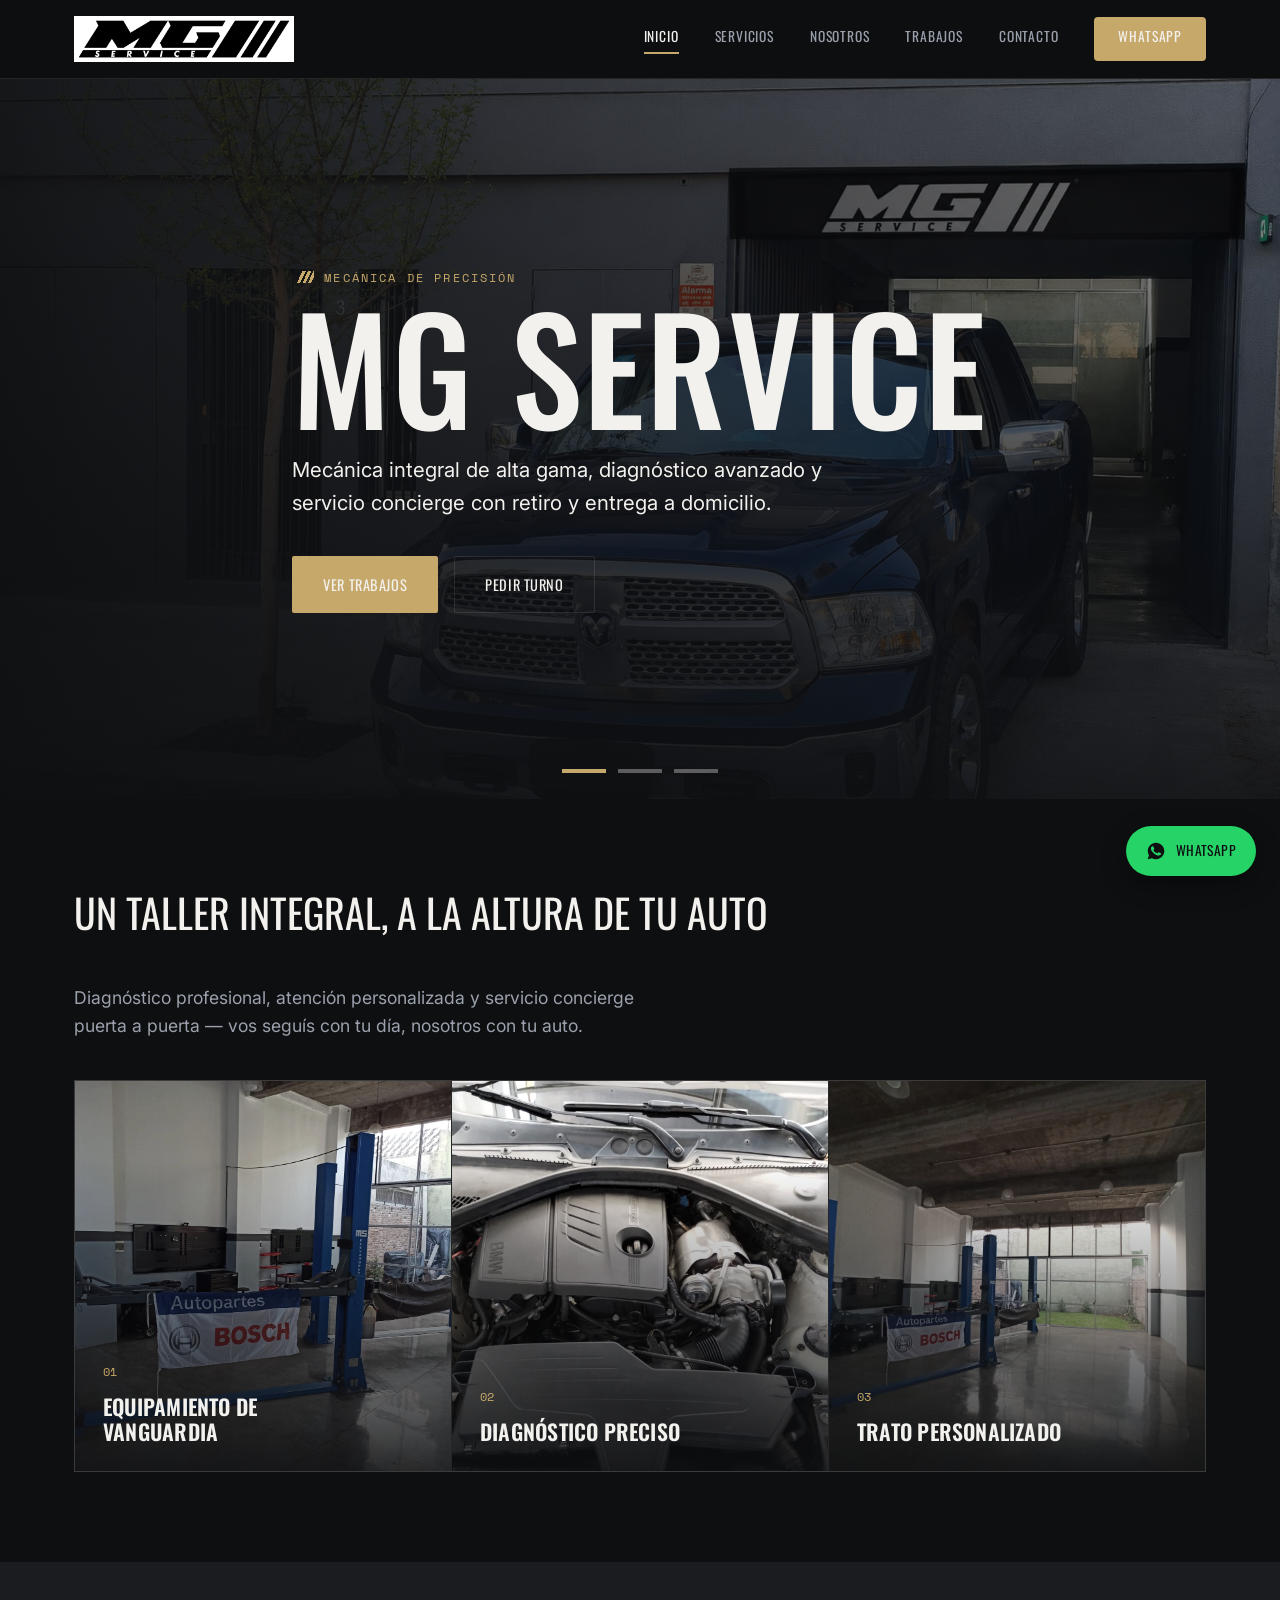
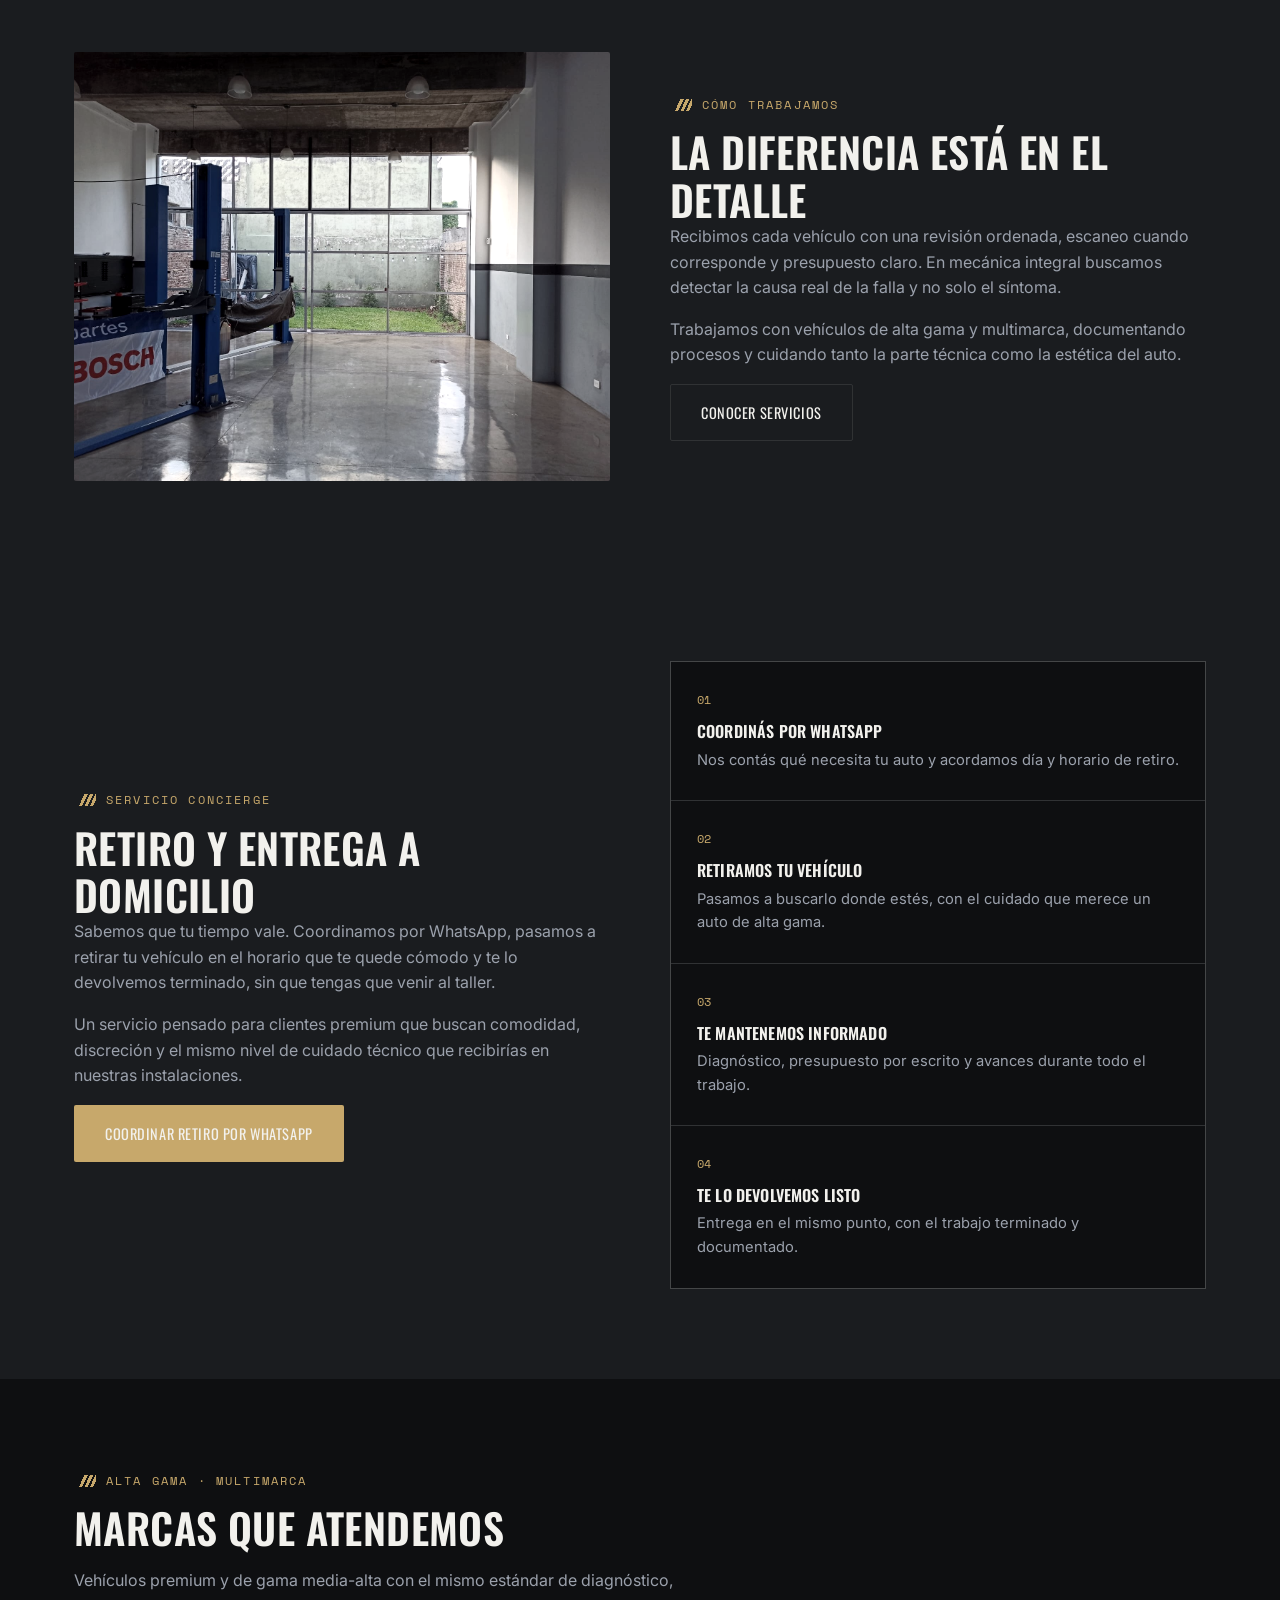
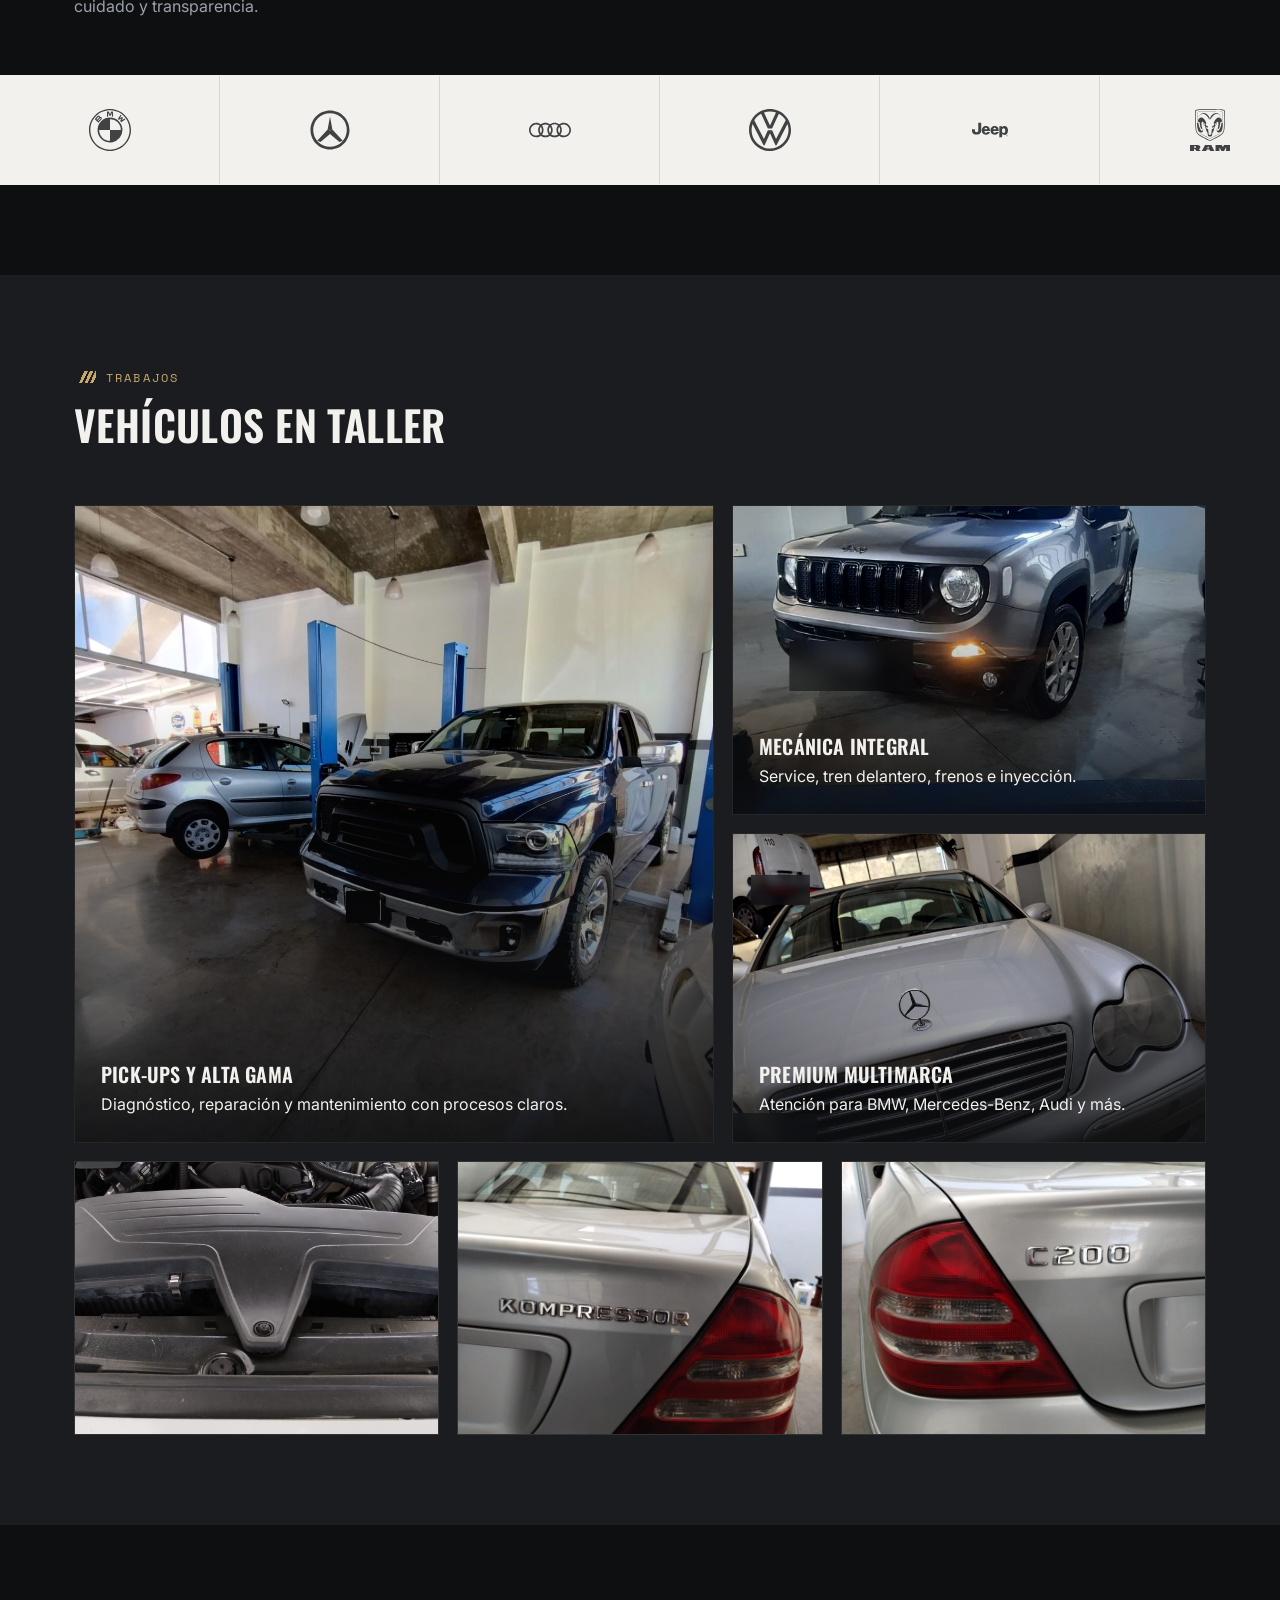
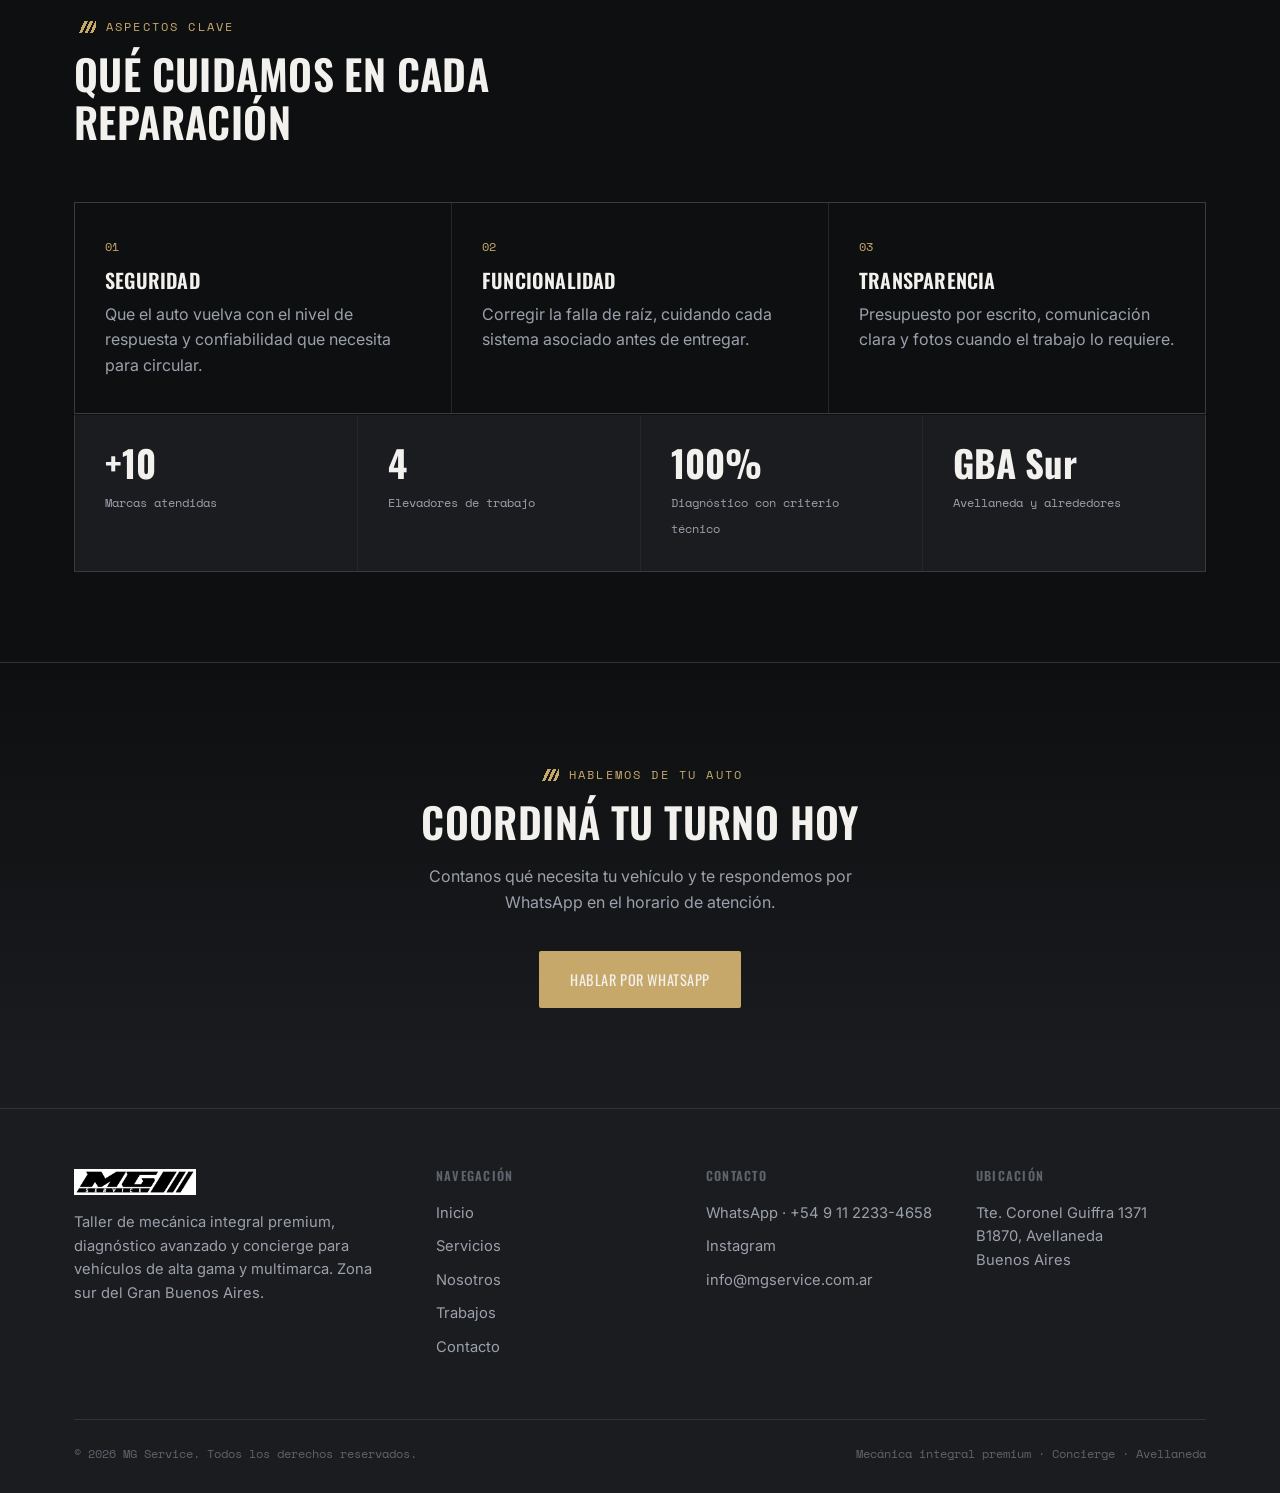
==== commit 69a9114f: "Se cambian copuys" ====
--- a/index.html
+++ b/index.html
@@ -52,7 +52,8 @@
 
   <section class="section intro-section" id="diferenciales">
     <div class="container">
-      <p class="intro-copy">Un taller pensado para quienes exigen más: instalaciones amplias, diagnóstico profesional, atención personalizada y un servicio concierge que te evita moverte — retiramos tu vehículo y te lo devolvemos listo.</p>
+      <p class="intro-copy">Un taller integral, a la altura de <span class="accent">tu auto</span></h1>
+      <p class="hero-sub">Diagnóstico profesional, atención personalizada y servicio concierge puerta a puerta — vos seguís con tu día, nosotros con tu auto.</p>
       <div class="feature-tiles">
         <article class="feature-tile">
           <img src="assets/img/workshop/elevadores-bosch.jpg" alt="Elevadores y zona de trabajo de MG Service">
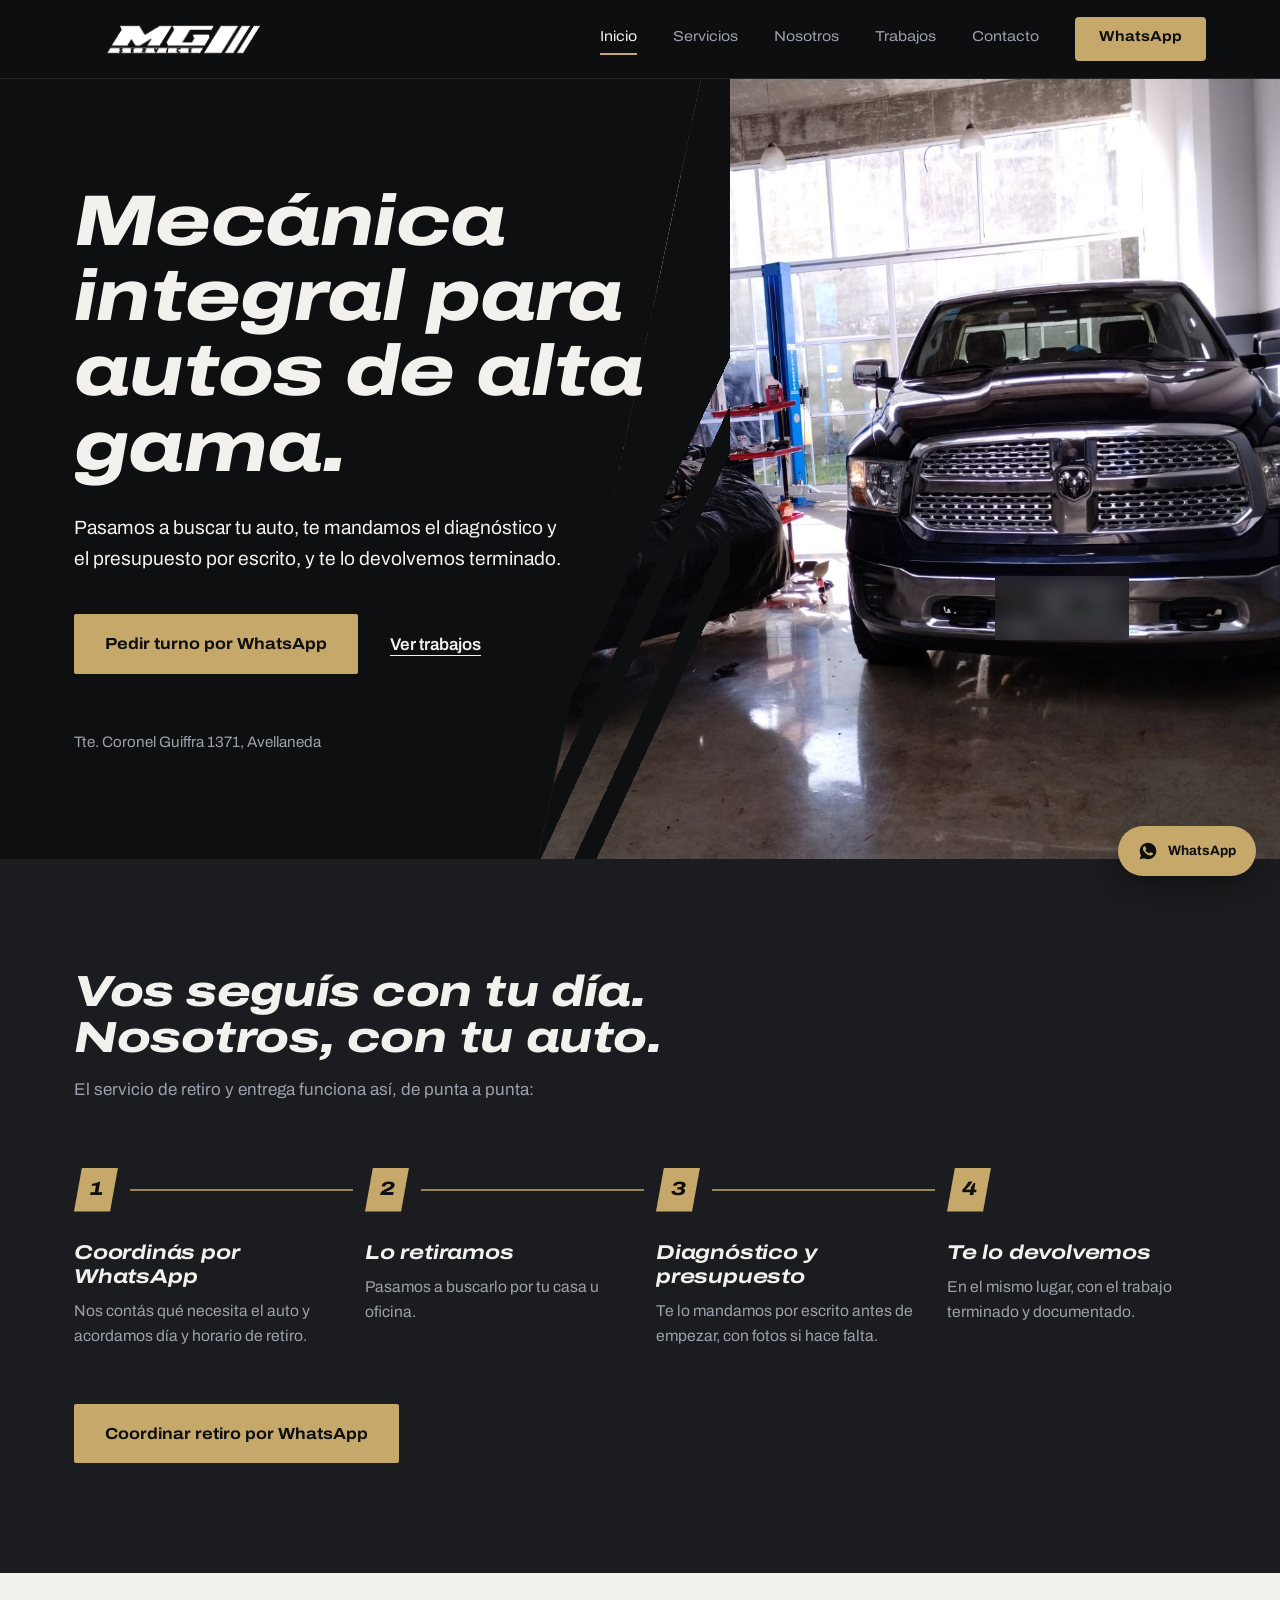
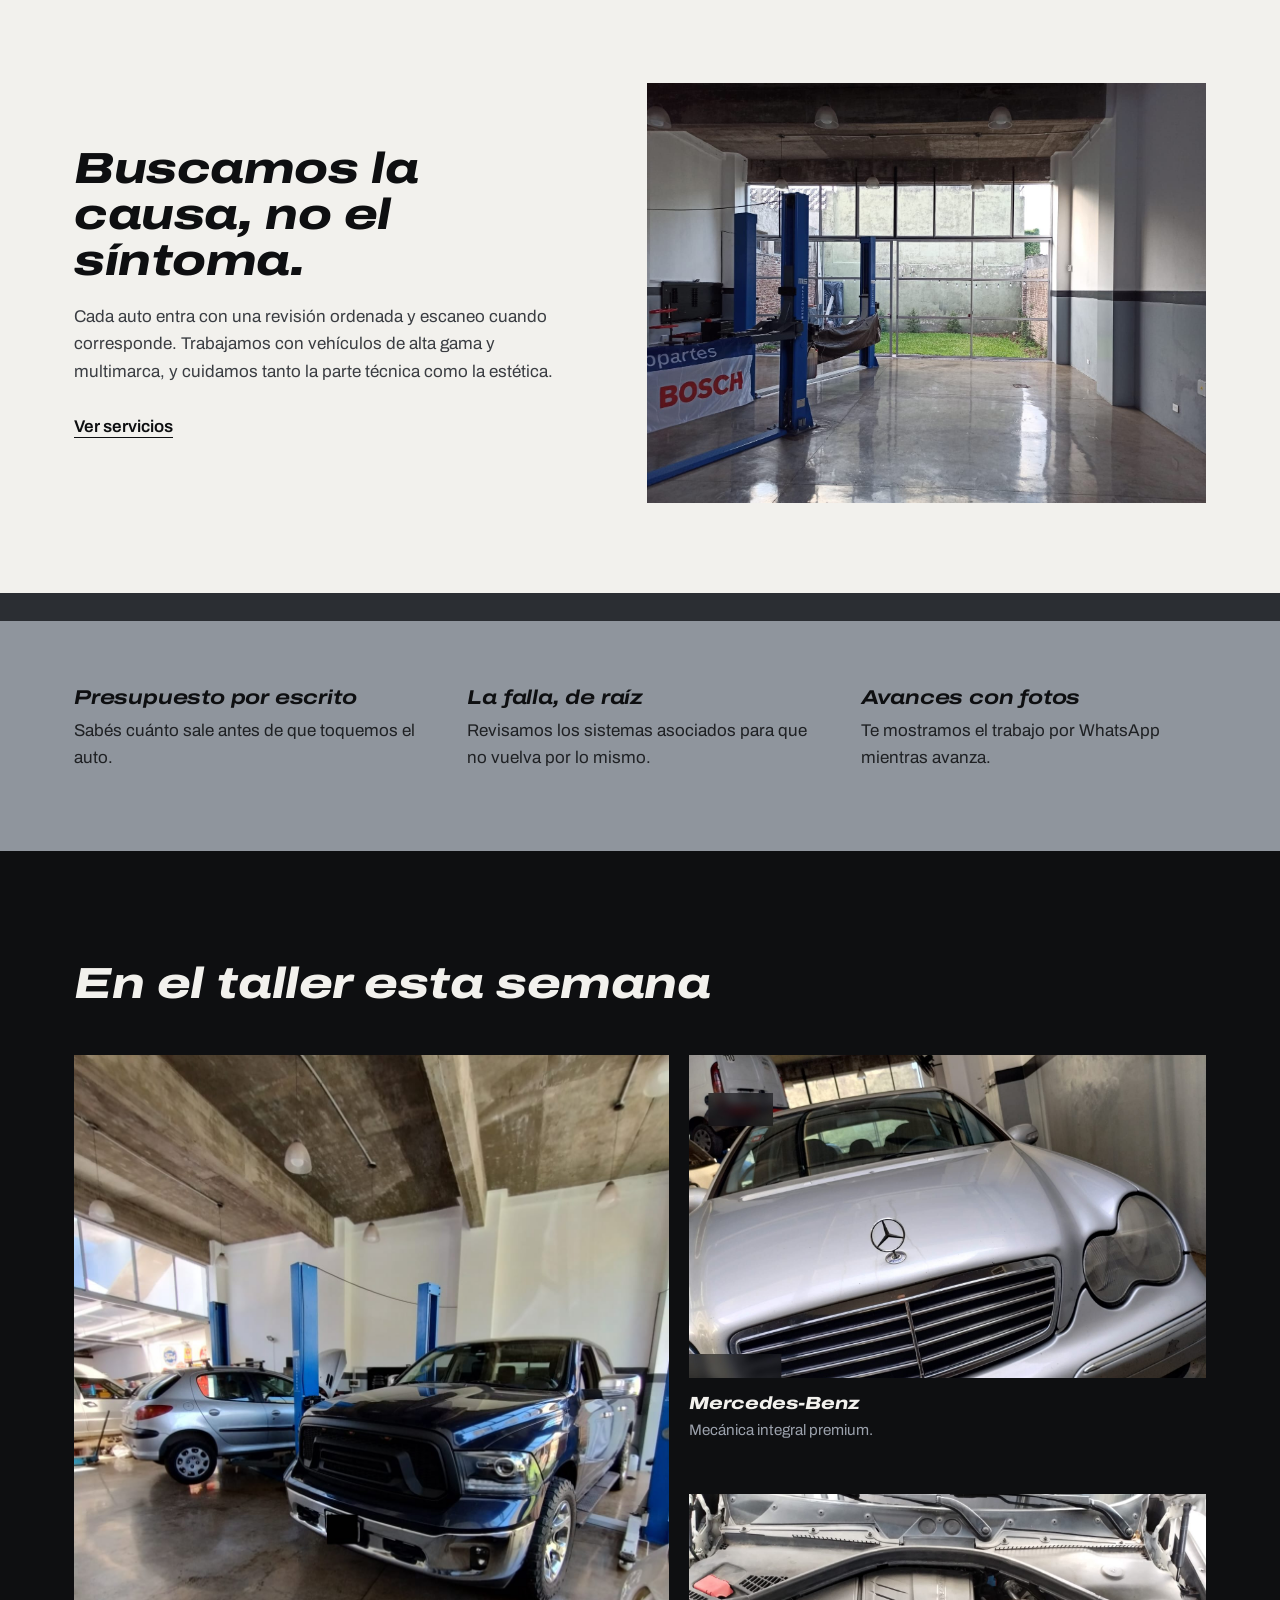
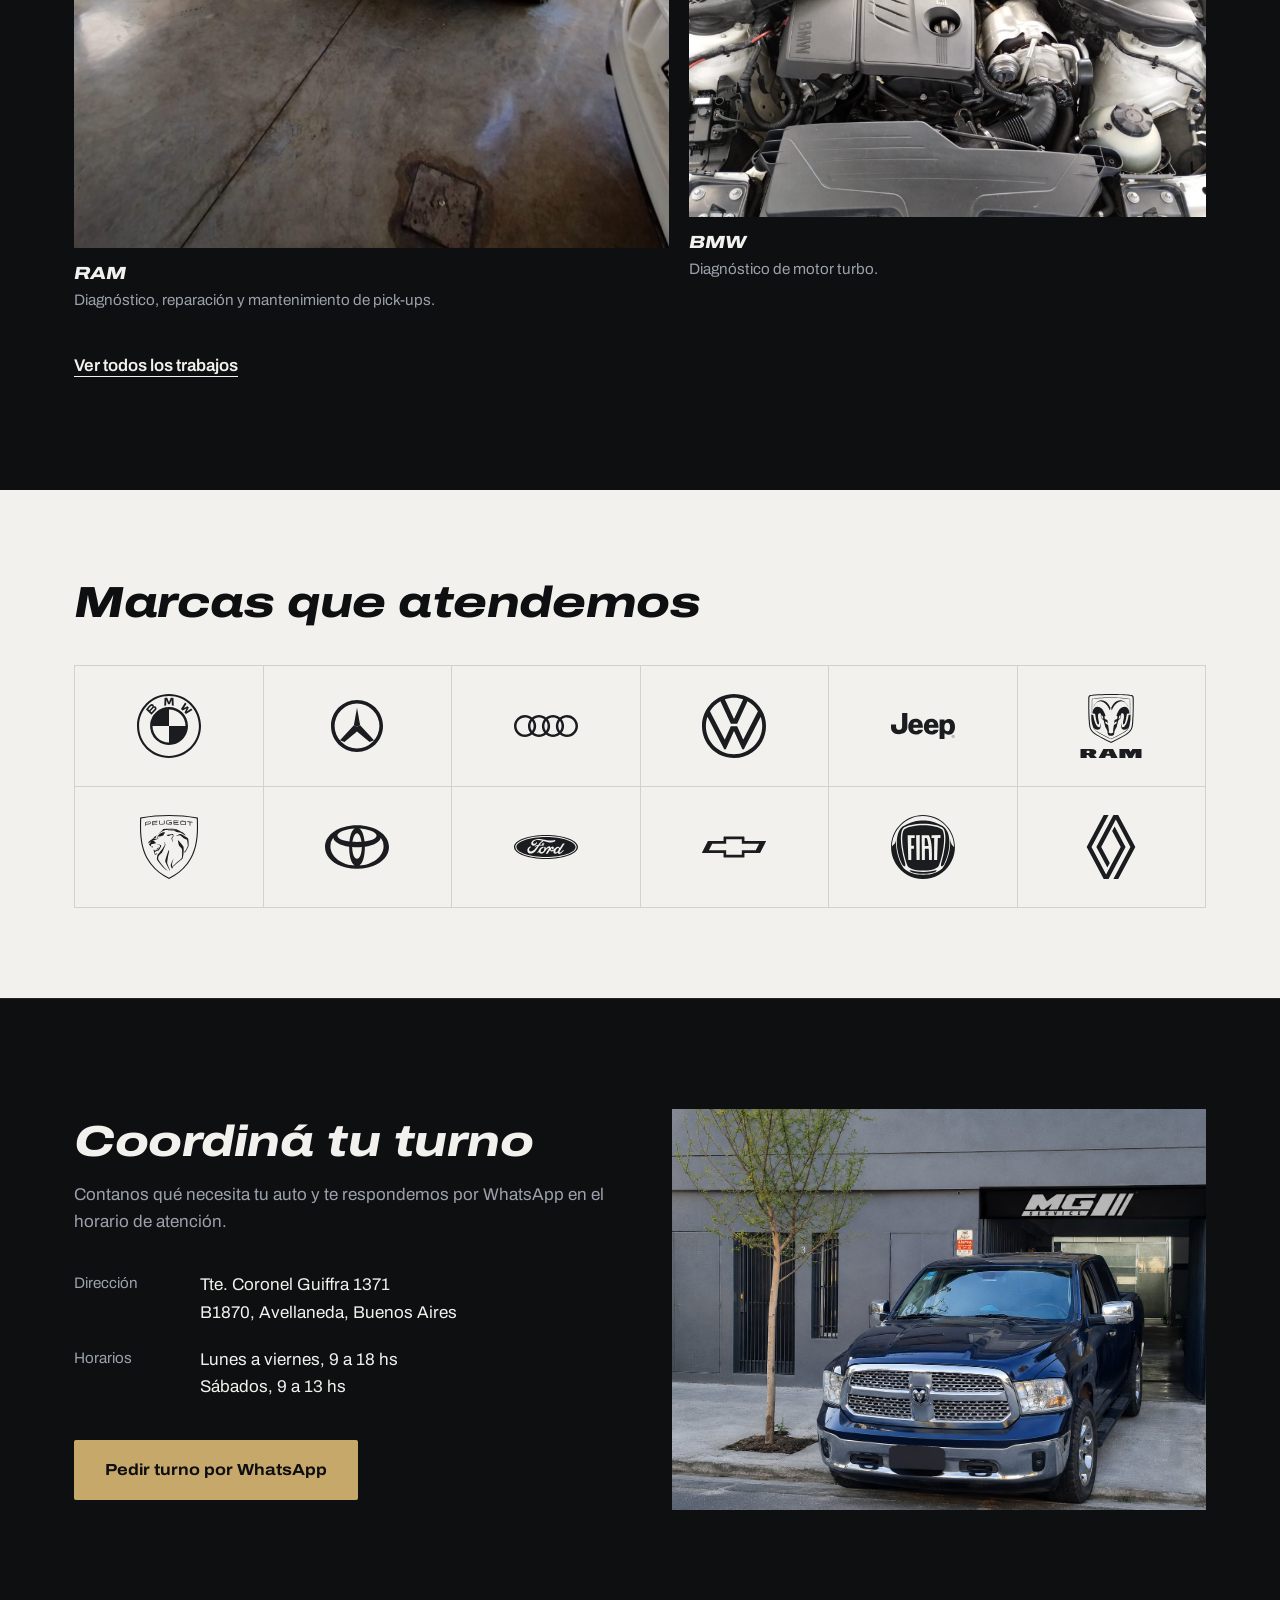
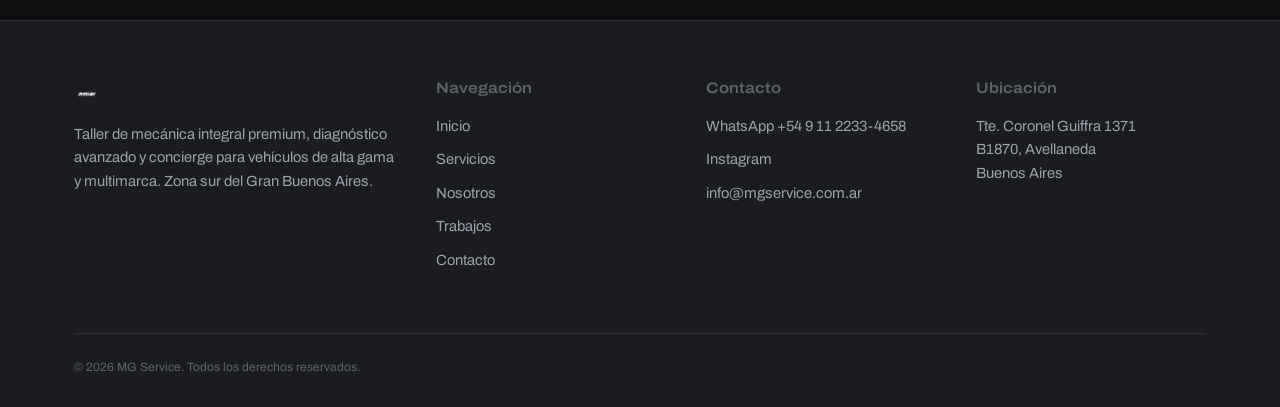
==== commit b58ae025: "Rediseño del sitio: tipografía Archivo, hero con corte del logo y sección pared del taller - Home nu" ====
--- a/index.html
+++ b/index.html
@@ -5,16 +5,17 @@
 <meta name="viewport" content="width=device-width, initial-scale=1.0">
 <title>MG Service – Mecánica integral premium y concierge en Avellaneda</title>
 <meta name="description" content="Taller de mecánica integral para vehículos de alta gama y multimarca. Diagnóstico avanzado, servicio concierge con retiro y entrega, y presupuesto por escrito. Avellaneda, zona sur GBA.">
-<link rel="icon" type="image/png" href="assets/img/logo-white.png">
+<link rel="icon" type="image/png" href="assets/img/favicon.png">
 <link rel="preconnect" href="https://fonts.googleapis.com">
-<link href="https://fonts.googleapis.com/css2?family=Oswald:wght@400;500;600;700&family=Inter:wght@400;500;600&family=Space+Mono:wght@400;700&display=swap" rel="stylesheet">
+<link rel="preconnect" href="https://fonts.gstatic.com" crossorigin>
+<link href="https://fonts.googleapis.com/css2?family=Archivo:ital,wdth,wght@0,62..125,400..900;1,62..125,400..900&display=swap" rel="stylesheet">
 <link rel="stylesheet" href="assets/css/style.css">
 </head>
-<body>
+<body class="home">
 
 <header class="site-header">
   <div class="container">
-    <a href="index.html" class="logo"><img src="assets/img/logo-white.png" alt="MG Service"></a>
+    <a href="index.html" class="logo"><img src="assets/img/logo-transparent.png" alt="MG Service"></a>
     <nav class="main-nav">
       <a href="index.html">Inicio</a>
       <a href="servicios.html">Servicios</a>
@@ -29,206 +30,112 @@
 
 <main>
 
-  <section class="hero hero-slider" aria-label="Presentación de MG Service">
-    <div class="hero-slide active" style="background-image: url('assets/img/workshop/fachada-mg-service.jpg')"></div>
-    <div class="hero-slide" style="background-image: url('assets/img/workshop/taller-autos-premium.jpg')"></div>
-    <div class="hero-slide" style="background-image: url('assets/img/workshop/ram-diagnostico-taller.jpg')"></div>
-    <div class="hero-overlay"></div>
-    <div class="container hero-content">
-      <span class="eyebrow"><span class="stripes"></span>Mecánica de precisión</span>
-      <h1>MG Service</h1>
-      <p class="hero-kicker">Mecánica integral de alta gama, diagnóstico avanzado y servicio concierge con retiro y entrega a domicilio.</p>
-      <div class="hero-actions">
-        <a href="trabajos.html" class="btn btn-primary">Ver trabajos</a>
-        <a href="https://wa.me/5491122334658?text=Hola%2C%20quiero%20consultar%20sobre%20mi%20auto" class="btn btn-outline">Pedir turno</a>
+  <section class="h-hero">
+    <div class="h-hero-photo">
+      <img src="assets/img/workshop/ram-diagnostico-taller.jpg" alt="RAM y un auto con el capó abierto en diagnóstico dentro del taller MG Service">
+      <span class="h-hero-stripes" aria-hidden="true"></span>
+    </div>
+    <div class="container h-hero-inner">
+      <h1>Mecánica integral para autos de alta gama.</h1>
+      <p class="h-lead">Pasamos a buscar tu auto, te mandamos el diagnóstico y el presupuesto por escrito, y te lo devolvemos terminado.</p>
+      <div class="h-actions">
+        <a href="https://wa.me/5491122334658?text=Hola%2C%20quiero%20pedir%20un%20turno" class="btn btn-primary">Pedir turno por WhatsApp</a>
+        <a href="trabajos.html" class="h-link">Ver trabajos</a>
       </div>
-    </div>
-    <div class="hero-controls" aria-label="Controles del slider">
-      <button class="hero-dot active" type="button" aria-label="Ver fachada"></button>
-      <button class="hero-dot" type="button" aria-label="Ver taller"></button>
-      <button class="hero-dot" type="button" aria-label="Ver diagnóstico"></button>
+      <p class="h-place">Tte. Coronel Guiffra 1371, Avellaneda</p>
     </div>
   </section>
 
-  <section class="section intro-section" id="diferenciales">
+  <section class="h-route" aria-labelledby="route-title">
     <div class="container">
-      <p class="intro-copy">Un taller integral, a la altura de <span class="accent">tu auto</span></h1>
-      <p class="hero-sub">Diagnóstico profesional, atención personalizada y servicio concierge puerta a puerta — vos seguís con tu día, nosotros con tu auto.</p>
-      <div class="feature-tiles">
-        <article class="feature-tile">
-          <img src="assets/img/workshop/elevadores-bosch.jpg" alt="Elevadores y zona de trabajo de MG Service">
-          <div>
-            <span>01</span>
-            <h3>Equipamiento de vanguardia</h3>
-          </div>
-        </article>
-        <article class="feature-tile">
-          <img src="assets/img/workshop/motor-bmw-turbo.jpg" alt="Motor BMW en proceso de diagnóstico">
-          <div>
-            <span>02</span>
-            <h3>Diagnóstico preciso</h3>
-          </div>
-        </article>
-        <article class="feature-tile">
-          <img src="assets/img/workshop/taller-amplio.jpg" alt="Interior amplio del taller MG Service">
-          <div>
-            <span>03</span>
-            <h3>Trato personalizado</h3>
-          </div>
-        </article>
+      <div class="h-route-head">
+        <h2 id="route-title">Vos seguís con tu día. Nosotros, con tu auto.</h2>
+        <p>El servicio de retiro y entrega funciona así, de punta a punta:</p>
+      </div>
+      <ol class="h-route-steps">
+        <li><h3>Coordinás por WhatsApp</h3><p>Nos contás qué necesita el auto y acordamos día y horario de retiro.</p></li>
+        <li><h3>Lo retiramos</h3><p>Pasamos a buscarlo por tu casa u oficina.</p></li>
+        <li><h3>Diagnóstico y presupuesto</h3><p>Te lo mandamos por escrito antes de empezar, con fotos si hace falta.</p></li>
+        <li><h3>Te lo devolvemos</h3><p>En el mismo lugar, con el trabajo terminado y documentado.</p></li>
+      </ol>
+      <a href="https://wa.me/5491122334658?text=Hola%2C%20quiero%20coordinar%20retiro%20y%20entrega%20de%20mi%20veh%C3%ADculo" class="btn btn-primary">Coordinar retiro por WhatsApp</a>
+    </div>
+  </section>
+
+  <section class="h-wall" aria-labelledby="wall-title">
+    <div class="h-wall-top">
+      <div class="container h-wall-split">
+        <div>
+          <h2 id="wall-title">Buscamos la causa, no el síntoma.</h2>
+          <p>Cada auto entra con una revisión ordenada y escaneo cuando corresponde. Trabajamos con vehículos de alta gama y multimarca, y cuidamos tanto la parte técnica como la estética.</p>
+          <a href="servicios.html" class="h-link h-link-dark">Ver servicios</a>
+        </div>
+        <img src="assets/img/workshop/instalaciones-elevadores.jpg" alt="Elevadores y piso de trabajo de MG Service" loading="lazy">
+      </div>
+    </div>
+    <div class="h-wall-band" aria-hidden="true"></div>
+    <div class="h-wall-bottom">
+      <div class="container h-promises">
+        <div><h3>Presupuesto por escrito</h3><p>Sabés cuánto sale antes de que toquemos el auto.</p></div>
+        <div><h3>La falla, de raíz</h3><p>Revisamos los sistemas asociados para que no vuelva por lo mismo.</p></div>
+        <div><h3>Avances con fotos</h3><p>Te mostramos el trabajo por WhatsApp mientras avanza.</p></div>
       </div>
     </div>
   </section>
 
-  <section class="section section-alt">
+  <section class="h-work" aria-labelledby="work-title">
     <div class="container">
-      <div class="split editorial-split">
-        <img src="assets/img/workshop/instalaciones-elevadores.jpg" alt="Instalaciones de MG Service con elevadores">
-        <div class="split-text">
-          <span class="eyebrow"><span class="stripes"></span>Cómo trabajamos</span>
-          <h2>La diferencia está en el detalle</h2>
-          <p>Recibimos cada vehículo con una revisión ordenada, escaneo cuando corresponde y presupuesto claro. En mecánica integral buscamos detectar la causa real de la falla y no solo el síntoma.</p>
-          <p>Trabajamos con vehículos de alta gama y multimarca, documentando procesos y cuidando tanto la parte técnica como la estética del auto.</p>
-          <a href="servicios.html" class="btn btn-outline">Conocer servicios</a>
-        </div>
+      <h2 id="work-title">En el taller esta semana</h2>
+      <div class="h-work-grid">
+        <figure class="h-work-main">
+          <img src="assets/img/workshop/ram-y-elevadores.jpg" alt="RAM en MG Service junto a elevadores" loading="lazy">
+          <figcaption><strong>RAM</strong>Diagnóstico, reparación y mantenimiento de pick-ups.</figcaption>
+        </figure>
+        <figure>
+          <img src="assets/img/workshop/mercedes-frente.jpg" alt="Mercedes-Benz en MG Service" loading="lazy">
+          <figcaption><strong>Mercedes-Benz</strong>Mecánica integral premium.</figcaption>
+        </figure>
+        <figure>
+          <img src="assets/img/workshop/motor-bmw-turbo.jpg" alt="Motor BMW en proceso de diagnóstico" loading="lazy">
+          <figcaption><strong>BMW</strong>Diagnóstico de motor turbo.</figcaption>
+        </figure>
       </div>
+      <a href="trabajos.html" class="h-link">Ver todos los trabajos</a>
     </div>
   </section>
 
-  <section class="section concierge-section section-alt">
+  <section class="h-brands" aria-labelledby="brands-title">
     <div class="container">
-      <div class="split editorial-split">
-        <div class="split-text">
-          <span class="eyebrow"><span class="stripes"></span>Servicio concierge</span>
-          <h2>Retiro y entrega a domicilio</h2>
-          <p>Sabemos que tu tiempo vale. Coordinamos por WhatsApp, pasamos a retirar tu vehículo en el horario que te quede cómodo y te lo devolvemos terminado, sin que tengas que venir al taller.</p>
-          <p>Un servicio pensado para clientes premium que buscan comodidad, discreción y el mismo nivel de cuidado técnico que recibirías en nuestras instalaciones.</p>
-          <a href="https://wa.me/5491122334658?text=Hola%2C%20quiero%20coordinar%20retiro%20y%20entrega%20de%20mi%20veh%C3%ADculo" class="btn btn-primary">Coordinar retiro por WhatsApp</a>
-        </div>
-        <div class="concierge-steps">
-          <article><span>01</span><h3>Coordinás por WhatsApp</h3><p>Nos contás qué necesita tu auto y acordamos día y horario de retiro.</p></article>
-          <article><span>02</span><h3>Retiramos tu vehículo</h3><p>Pasamos a buscarlo donde estés, con el cuidado que merece un auto de alta gama.</p></article>
-          <article><span>03</span><h3>Te mantenemos informado</h3><p>Diagnóstico, presupuesto por escrito y avances durante todo el trabajo.</p></article>
-          <article><span>04</span><h3>Te lo devolvemos listo</h3><p>Entrega en el mismo punto, con el trabajo terminado y documentado.</p></article>
-        </div>
-      </div>
+      <h2 id="brands-title">Marcas que atendemos</h2>
+      <ul class="h-brand-grid">
+        <li><img src="assets/img/brands/bmw.svg" alt="BMW"></li>
+        <li><img src="assets/img/brands/mercedes.svg" alt="Mercedes-Benz"></li>
+        <li><img src="assets/img/brands/audi.svg" alt="Audi"></li>
+        <li><img src="assets/img/brands/volkswagen.svg" alt="Volkswagen"></li>
+        <li><img src="assets/img/brands/jeep.svg" alt="Jeep"></li>
+        <li><img src="assets/img/brands/ram.svg" alt="RAM"></li>
+        <li><img src="assets/img/brands/peugeot.svg" alt="Peugeot"></li>
+        <li><img src="assets/img/brands/toyota.svg" alt="Toyota"></li>
+        <li><img src="assets/img/brands/ford.svg" alt="Ford"></li>
+        <li><img src="assets/img/brands/chevrolet.svg" alt="Chevrolet"></li>
+        <li><img src="assets/img/brands/fiat.svg" alt="Fiat"></li>
+        <li><img src="assets/img/brands/renault.svg" alt="Renault"></li>
+      </ul>
     </div>
   </section>
 
-  <section class="section brands-section">
-    <div class="container">
-      <div class="section-head">
-        <span class="eyebrow"><span class="stripes"></span>Alta gama · Multimarca</span>
-        <h2>Marcas que atendemos</h2>
-        <p>Vehículos premium y de gama media-alta con el mismo estándar de diagnóstico, cuidado y transparencia.</p>
+  <section class="h-visit" aria-labelledby="visit-title">
+    <div class="container h-visit-grid">
+      <div>
+        <h2 id="visit-title">Coordiná tu turno</h2>
+        <p>Contanos qué necesita tu auto y te respondemos por WhatsApp en el horario de atención.</p>
+        <dl class="h-facts">
+          <div><dt>Dirección</dt><dd>Tte. Coronel Guiffra 1371<br>B1870, Avellaneda, Buenos Aires</dd></div>
+          <div><dt>Horarios</dt><dd>Lunes a viernes, 9 a 18 hs<br>Sábados, 9 a 13 hs</dd></div>
+        </dl>
+        <a href="https://wa.me/5491122334658?text=Hola%2C%20quiero%20pedir%20un%20turno" class="btn btn-primary">Pedir turno por WhatsApp</a>
       </div>
-    </div>
-    <div class="brand-carousel" aria-label="Carrusel de marcas">
-      <div class="brand-track">
-        <div class="brand-logo"><img src="assets/img/brands/bmw.svg" alt="BMW" width="120" height="48"></div>
-        <div class="brand-logo"><img src="assets/img/brands/mercedes.svg" alt="Mercedes-Benz" width="120" height="48"></div>
-        <div class="brand-logo"><img src="assets/img/brands/audi.svg" alt="Audi" width="120" height="48"></div>
-        <div class="brand-logo"><img src="assets/img/brands/volkswagen.svg" alt="Volkswagen" width="120" height="48"></div>
-        <div class="brand-logo"><img src="assets/img/brands/jeep.svg" alt="Jeep" width="120" height="48"></div>
-        <div class="brand-logo"><img src="assets/img/brands/ram.svg" alt="RAM" width="120" height="48"></div>
-        <div class="brand-logo"><img src="assets/img/brands/peugeot.svg" alt="Peugeot" width="120" height="48"></div>
-        <div class="brand-logo"><img src="assets/img/brands/toyota.svg" alt="Toyota" width="120" height="48"></div>
-        <div class="brand-logo"><img src="assets/img/brands/ford.svg" alt="Ford" width="120" height="48"></div>
-        <div class="brand-logo"><img src="assets/img/brands/chevrolet.svg" alt="Chevrolet" width="120" height="48"></div>
-        <div class="brand-logo"><img src="assets/img/brands/fiat.svg" alt="Fiat" width="120" height="48"></div>
-        <div class="brand-logo"><img src="assets/img/brands/renault.svg" alt="Renault" width="120" height="48"></div>
-        <div class="brand-logo"><img src="assets/img/brands/bmw.svg" alt="BMW" width="120" height="48"></div>
-        <div class="brand-logo"><img src="assets/img/brands/mercedes.svg" alt="Mercedes-Benz" width="120" height="48"></div>
-        <div class="brand-logo"><img src="assets/img/brands/audi.svg" alt="Audi" width="120" height="48"></div>
-        <div class="brand-logo"><img src="assets/img/brands/volkswagen.svg" alt="Volkswagen" width="120" height="48"></div>
-        <div class="brand-logo"><img src="assets/img/brands/jeep.svg" alt="Jeep" width="120" height="48"></div>
-        <div class="brand-logo"><img src="assets/img/brands/ram.svg" alt="RAM" width="120" height="48"></div>
-        <div class="brand-logo"><img src="assets/img/brands/peugeot.svg" alt="Peugeot" width="120" height="48"></div>
-        <div class="brand-logo"><img src="assets/img/brands/toyota.svg" alt="Toyota" width="120" height="48"></div>
-        <div class="brand-logo"><img src="assets/img/brands/ford.svg" alt="Ford" width="120" height="48"></div>
-        <div class="brand-logo"><img src="assets/img/brands/chevrolet.svg" alt="Chevrolet" width="120" height="48"></div>
-        <div class="brand-logo"><img src="assets/img/brands/fiat.svg" alt="Fiat" width="120" height="48"></div>
-        <div class="brand-logo"><img src="assets/img/brands/renault.svg" alt="Renault" width="120" height="48"></div>
-      </div>
-    </div>
-  </section>
-
-  <section class="section section-alt">
-    <div class="container">
-      <div class="section-head">
-        <span class="eyebrow"><span class="stripes"></span>Trabajos</span>
-        <h2>Vehículos en taller</h2>
-      </div>
-      <div class="work-showcase">
-        <article class="work-card large">
-          <img src="assets/img/workshop/ram-y-elevadores.jpg" alt="RAM en MG Service junto a elevadores">
-          <div>
-            <h3>Pick-ups y alta gama</h3>
-            <p>Diagnóstico, reparación y mantenimiento con procesos claros.</p>
-          </div>
-        </article>
-        <article class="work-card">
-          <img src="assets/img/workshop/jeep-renegade-service.jpg" alt="Jeep Renegade en zona de elevador">
-          <div>
-            <h3>Mecánica integral</h3>
-            <p>Service, tren delantero, frenos e inyección.</p>
-          </div>
-        </article>
-        <article class="work-card">
-          <img src="assets/img/workshop/mercedes-frente.jpg" alt="Mercedes-Benz en MG Service">
-          <div>
-            <h3>Premium multimarca</h3>
-            <p>Atención para BMW, Mercedes-Benz, Audi y más.</p>
-          </div>
-        </article>
-      </div>
-      <div class="gallery-strip" aria-label="Galería de detalles">
-        <img src="assets/img/workshop/detalle-motor-bmw.jpg" alt="Detalle de motor BMW">
-        <img src="assets/img/workshop/mercedes-kompressor.jpg" alt="Detalle Kompressor Mercedes-Benz">
-        <img src="assets/img/workshop/mercedes-c200.jpg" alt="Detalle Mercedes-Benz C200">
-      </div>
-    </div>
-  </section>
-
-  <section class="section key-section">
-    <div class="container">
-      <div class="section-head">
-        <span class="eyebrow"><span class="stripes"></span>Aspectos clave</span>
-        <h2>Qué cuidamos en cada reparación</h2>
-      </div>
-      <div class="key-grid">
-        <article>
-          <span>01</span>
-          <h3>Seguridad</h3>
-          <p>Que el auto vuelva con el nivel de respuesta y confiabilidad que necesita para circular.</p>
-        </article>
-        <article>
-          <span>02</span>
-          <h3>Funcionalidad</h3>
-          <p>Corregir la falla de raíz, cuidando cada sistema asociado antes de entregar.</p>
-        </article>
-        <article>
-          <span>03</span>
-          <h3>Transparencia</h3>
-          <p>Presupuesto por escrito, comunicación clara y fotos cuando el trabajo lo requiere.</p>
-        </article>
-      </div>
-      <div class="stats-row">
-        <div><strong>+10</strong><span>Marcas atendidas</span></div>
-        <div><strong>4</strong><span>Elevadores de trabajo</span></div>
-        <div><strong>100%</strong><span>Diagnóstico con criterio técnico</span></div>
-        <div><strong>GBA Sur</strong><span>Avellaneda y alrededores</span></div>
-      </div>
-    </div>
-  </section>
-
-  <!-- CTA FINAL -->
-  <section class="cta-final">
-    <div class="container">
-      <span class="eyebrow"><span class="stripes"></span>Hablemos de tu auto</span>
-      <h2>Coordiná tu turno hoy</h2>
-      <p>Contanos qué necesita tu vehículo y te respondemos por WhatsApp en el horario de atención.</p>
-      <a href="https://wa.me/5491122334658?text=Hola%2C%20quiero%20consultar%20sobre%20mi%20auto" class="btn btn-primary">Hablar por WhatsApp</a>
+      <img src="assets/img/workshop/fachada-mg-service.jpg" alt="Fachada de MG Service en Avellaneda" loading="lazy">
     </div>
   </section>
 
@@ -238,7 +145,7 @@
   <div class="container">
     <div class="footer-grid">
       <div class="footer-col footer-logo">
-        <img src="assets/img/logo-white.png" alt="MG Service">
+        <img src="assets/img/logo-transparent.png" alt="MG Service">
         <p>Taller de mecánica integral premium, diagnóstico avanzado y concierge para vehículos de alta gama y multimarca. Zona sur del Gran Buenos Aires.</p>
       </div>
       <div class="footer-col">
@@ -251,7 +158,7 @@
       </div>
       <div class="footer-col">
         <h4>Contacto</h4>
-        <a href="https://wa.me/5491122334658">WhatsApp · +54 9 11 2233-4658</a>
+        <a href="https://wa.me/5491122334658">WhatsApp +54 9 11 2233-4658</a>
         <a href="https://www.instagram.com/mg_service1023/" target="_blank" rel="noopener">Instagram</a>
         <a href="mailto:info@mgservice.com.ar">info@mgservice.com.ar</a>
       </div>
@@ -262,13 +169,12 @@
     </div>
     <div class="footer-bottom">
       <span>© <span class="current-year"></span> MG Service. Todos los derechos reservados.</span>
-      <span>Mecánica integral premium · Concierge · Avellaneda</span>
     </div>
   </div>
 </footer>
 
 <a class="wa-float" href="https://wa.me/5491122334658?text=Hola%2C%20quiero%20consultar%20sobre%20mi%20auto" target="_blank" rel="noopener" aria-label="Hablar por WhatsApp">
-  <svg viewBox="0 0 24 24" fill="currentColor"><path d="M12.04 2C6.58 2 2.13 6.45 2.13 11.91c0 1.85.5 3.58 1.44 5.06L2 22l5.25-1.38a9.84 9.84 0 0 0 4.79 1.22h.01c5.46 0 9.91-4.45 9.91-9.91C21.96 6.45 17.5 2 12.04 2zm5.78 14.04c-.25.7-1.45 1.34-2 1.42-.51.08-1.17.11-1.89-.12-.43-.14-.98-.32-1.69-.62-2.98-1.29-4.92-4.3-5.07-4.5-.15-.2-1.21-1.6-1.21-3.06 0-1.45.76-2.16 1.03-2.46.27-.3.59-.37.78-.37.2 0 .39.002.56.01.18.008.42-.07.65.5.25.6.84 2.07.92 2.22.08.15.13.33.03.53-.1.2-.15.32-.3.5-.15.18-.31.4-.44.54-.15.15-.3.32-.13.62.17.3.78 1.28 1.67 2.07 1.15 1.02 2.12 1.34 2.42 1.49.3.15.48.13.65-.05.2-.2.78-.91.99-1.22.2-.3.4-.25.67-.15.27.1 1.72.81 2.02.96.3.15.5.22.57.35.08.13.08.74-.17 1.44z"/></svg>
+  <svg viewBox="0 0 24 24" fill="currentColor" aria-hidden="true"><path d="M12.04 2C6.58 2 2.13 6.45 2.13 11.91c0 1.85.5 3.58 1.44 5.06L2 22l5.25-1.38a9.84 9.84 0 0 0 4.79 1.22h.01c5.46 0 9.91-4.45 9.91-9.91C21.96 6.45 17.5 2 12.04 2zm5.78 14.04c-.25.7-1.45 1.34-2 1.42-.51.08-1.17.11-1.89-.12-.43-.14-.98-.32-1.69-.62-2.98-1.29-4.92-4.3-5.07-4.5-.15-.2-1.21-1.6-1.21-3.06 0-1.45.76-2.16 1.03-2.46.27-.3.59-.37.78-.37.2 0 .39.002.56.01.18.008.42-.07.65.5.25.6.84 2.07.92 2.22.08.15.13.33.03.53-.1.2-.15.32-.3.5-.15.18-.31.4-.44.54-.15.15-.3.32-.13.62.17.3.78 1.28 1.67 2.07 1.15 1.02 2.12 1.34 2.42 1.49.3.15.48.13.65-.05.2-.2.78-.91.99-1.22.2-.3.4-.25.67-.15.27.1 1.72.81 2.02.96.3.15.5.22.57.35.08.13.08.74-.17 1.44z"/></svg>
   WhatsApp
 </a>
 
--- a/assets/css/style.css
+++ b/assets/css/style.css
@@ -1,6 +1,6 @@
 /* ==========================================================================
    MG SERVICE — Design System
-   Paleta: negro grafito + gris carbón + blanco hueso + acento rojo línea roja
+   Paleta: negro grafito + gris carbón + blanco hueso + acento dorado
    Tipografía: Oswald (display) / Inter (cuerpo) / Space Mono (datos)
    ========================================================================== */
 
@@ -11,8 +11,8 @@
   --c-steel: #9ba1ac;
   --c-steel-dim: #5e636c;
   --c-bone: #f2f1ed;
-  --c-red: #c7a86b;
-  --c-red-dim: #9e8351;
+  --c-gold: #c7a86b;
+  --c-gold-dim: #9e8351;
   --c-line: rgba(242, 241, 237, 0.1);
 
   --font-display: "Oswald", "Arial Narrow", sans-serif;
@@ -70,7 +70,7 @@
   font-size: 0.75rem;
   letter-spacing: 0.18em;
   text-transform: uppercase;
-  color: var(--c-red);
+  color: var(--c-gold);
   display: inline-flex;
   align-items: center;
   gap: 10px;
@@ -96,7 +96,7 @@
   width: 100%;
   height: 40px;
   background-image:
-    linear-gradient(112deg, transparent 0 48.4%, var(--c-red) 48.4% 49.4%, transparent 49.4% 100%),
+    linear-gradient(112deg, transparent 0 48.4%, var(--c-gold) 48.4% 49.4%, transparent 49.4% 100%),
     linear-gradient(112deg, transparent 0 51%, var(--c-line) 51% 52%, transparent 52% 100%),
     linear-gradient(112deg, transparent 0 53.6%, var(--c-line) 53.6% 54.6%, transparent 54.6% 100%);
   opacity: 0.9;
@@ -148,7 +148,7 @@
   position: absolute;
   left: 0; bottom: -2px;
   width: 100%; height: 2px;
-  background: var(--c-red);
+  background: var(--c-gold);
 }
 
 .nav-cta {
@@ -159,8 +159,8 @@
   height: 44px;
   padding: 0 24px;
 
-  background: var(--c-red);
-  color: var(--c-bone) !important;
+  background: var(--c-gold);
+  color: var(--c-black) !important;
 
   font-family: var(--font-body);
   font-weight: 400;
@@ -169,7 +169,7 @@
 
   border-radius: 4px;
 }
-.nav-cta:hover { background: var(--c-red-dim); }
+.nav-cta:hover { background: var(--c-gold-dim); }
 
 .nav-toggle {
   display: none;
@@ -197,8 +197,8 @@
   cursor: pointer;
   transition: all 0.2s ease;
 }
-.btn-primary { background: var(--c-red); color: var(--c-bone); }
-.btn-primary:hover { background: var(--c-red-dim); }
+.btn-primary { background: var(--c-gold); color: var(--c-black); }
+.btn-primary:hover { background: var(--c-gold-dim); }
 .btn-outline { border-color: var(--c-line); color: var(--c-bone); }
 .btn-outline:hover { border-color: var(--c-bone); background: rgba(242,241,237,0.04); }
 
@@ -210,7 +210,6 @@
   padding: 110px 0 90px;
   overflow: hidden;
   background:
-    radial-gradient(ellipse 900px 500px at 80% -10%, rgba(214,57,43,0.12), transparent 60%),
     var(--c-black);
 }
 
@@ -227,7 +226,7 @@
 .hero .container { position: relative; z-index: 1; max-width: 880px; }
 
 .hero h1 { margin-bottom: 24px; }
-.hero h1 .accent { color: var(--c-red); }
+.hero h1 .accent { color: var(--c-gold); }
 
 .hero-sub {
   font-size: 1.1rem;
@@ -319,7 +318,7 @@
   cursor: pointer;
 }
 
-.hero-dot.active { background: var(--c-red); }
+.hero-dot.active { background: var(--c-gold); }
 
 .intro-section { padding-top: 70px; }
 
@@ -378,7 +377,7 @@
 .feature-tile span,
 .key-grid span {
   display: block;
-  color: var(--c-red);
+  color: var(--c-gold);
   font-family: var(--font-mono);
   font-size: 0.78rem;
   margin-bottom: 12px;
@@ -466,7 +465,7 @@
 
 .concierge-steps span {
   font-family: var(--font-mono);
-  color: var(--c-red);
+  color: var(--c-gold);
   font-size: 0.78rem;
   display: block;
   margin-bottom: 12px;
@@ -649,7 +648,7 @@
 
 .diff-num {
   font-family: var(--font-mono);
-  color: var(--c-red);
+  color: var(--c-gold);
   font-size: 0.8rem;
   display: block;
   margin-bottom: 18px;
@@ -684,7 +683,7 @@
   grid-template-columns: repeat(4, 1fr);
   gap: 28px;
 }
-.process-step { position: relative; padding-top: 28px; border-top: 2px solid var(--c-red); }
+.process-step { position: relative; padding-top: 28px; border-top: 2px solid var(--c-gold); }
 .process-step .step-num {
   font-family: var(--font-mono);
   color: var(--c-steel-dim);
@@ -751,7 +750,7 @@
   align-items: center;
   cursor: pointer;
 }
-.faq-q .icon { font-family: var(--font-mono); color: var(--c-red); transition: transform 0.25s ease; font-size: 1.2rem; }
+.faq-q .icon { font-family: var(--font-mono); color: var(--c-gold); transition: transform 0.25s ease; font-size: 1.2rem; }
 .faq-item.open .faq-q .icon { transform: rotate(45deg); }
 .faq-a {
   max-height: 0;
@@ -855,7 +854,7 @@
   padding: 44px 0;
   border-bottom: 1px solid var(--c-line);
 }
-.service-detail .num { font-family: var(--font-mono); color: var(--c-red); font-size: 0.95rem; }
+.service-detail .num { font-family: var(--font-mono); color: var(--c-gold); font-size: 0.95rem; }
 .service-detail h3 { margin-bottom: 10px; }
 .service-detail p { max-width: 620px; margin: 0; }
 .service-detail.highlight { background: var(--c-charcoal); margin: 0 -24px; padding: 44px 24px; border-radius: var(--radius); }
@@ -915,7 +914,7 @@
   padding-top: 2px;
 }
 .contact-row .value { font-size: 1rem; }
-.contact-row .value a { color: var(--c-red); }
+.contact-row .value a { color: var(--c-gold); }
 .map-frame {
   width: 100%;
   height: 100%;
@@ -991,3 +990,288 @@
   .footer-grid { grid-template-columns: 1fr; gap: 30px; }
   .footer-bottom { flex-direction: column; }
 }
+
+/* ==========================================================================
+   SISTEMA 2026 — Archivo, corte a 115° del logo, sección "pared del taller" (home)
+   El oro se usa solo para acciones de turno y la ruta concierge.
+   ========================================================================== */
+body {
+  --c-wall: #8f959d;
+  --font-display: "Archivo", "Arial Narrow", sans-serif;
+  --font-body: "Archivo", -apple-system, BlinkMacSystemFont, sans-serif;
+  --font-mono: var(--font-body);
+  font-size: 17px;
+  font-stretch: 100%;
+}
+
+h1, h2, h3, h4 {
+  font-family: var(--font-display);
+  font-stretch: 125%;
+  font-style: italic;
+  font-weight: 800;
+  text-transform: none;
+  letter-spacing: -0.01em;
+  line-height: 1.05;
+}
+h1 { font-size: clamp(2.6rem, 5.6vw, 4.75rem); }
+h2 { font-size: clamp(1.9rem, 3.4vw, 2.75rem); }
+h3 { font-size: 1.25rem; font-weight: 700; line-height: 1.2; }
+p { max-width: 34em; }
+
+.main-nav a {
+  font-stretch: 112%;
+  font-size: 0.9rem;
+  letter-spacing: 0;
+  text-transform: none;
+}
+.nav-cta,
+.btn {
+  font-family: var(--font-body);
+  font-stretch: 112%;
+  font-weight: 700;
+  font-size: 1rem;
+  letter-spacing: 0;
+  text-transform: none;
+}
+.btn-primary:focus-visible,
+.h-link:focus-visible,
+a:focus-visible {
+  outline: 2px solid var(--c-gold);
+  outline-offset: 3px;
+}
+
+.h-link {
+  font-weight: 600;
+  color: var(--c-bone);
+  text-decoration: underline;
+  text-decoration-thickness: 1px;
+  text-underline-offset: 5px;
+}
+.h-link:hover { text-decoration-thickness: 2px; }
+.h-link-dark { color: var(--c-black); }
+
+/* Hero: la foto entra cortada al ángulo del logo */
+.h-hero {
+  position: relative;
+  min-height: clamp(560px, calc(100svh - 78px), 780px);
+  display: flex;
+  align-items: center;
+  overflow: hidden;
+  background: var(--c-black);
+}
+.h-hero-photo {
+  position: absolute;
+  inset: 0 0 0 42%;
+  clip-path: polygon(22% 0, 100% 0, 100% 100%, 0 100%);
+  animation: h-cut-in 0.9s cubic-bezier(.2,.7,.2,1) both;
+}
+.h-hero-photo img {
+  width: 100%;
+  height: 100%;
+  object-fit: cover;
+  object-position: 70% 50%;
+}
+.h-hero-stripes {
+  position: absolute;
+  inset: 0 auto 0 -1px;
+  width: 26%;
+  background-image:
+    linear-gradient(115deg, var(--c-black) 0 58%, transparent 58%),
+    linear-gradient(115deg, transparent 0 62%, var(--c-black) 62% 66%, transparent 66%),
+    linear-gradient(115deg, transparent 0 72%, var(--c-black) 72% 76%, transparent 76%);
+  pointer-events: none;
+}
+@keyframes h-cut-in {
+  from { clip-path: polygon(100% 0, 100% 0, 100% 100%, 78% 100%); }
+  to   { clip-path: polygon(22% 0, 100% 0, 100% 100%, 0 100%); }
+}
+.h-hero-inner { position: relative; z-index: 1; width: 100%; }
+.h-hero h1 { max-width: 9.5em; margin-bottom: 28px; }
+.h-lead { font-size: 1.2rem; color: var(--c-bone); max-width: 26em; margin-bottom: 40px; }
+.h-actions { display: flex; align-items: center; gap: 32px; flex-wrap: wrap; }
+.h-place { margin-top: 56px; font-size: 0.95rem; color: var(--c-steel); }
+
+/* Ruta concierge: la única secuencia numerada del sitio */
+.h-route { padding: 110px 0; background: var(--c-charcoal); }
+.h-route-head { margin-bottom: 64px; }
+.h-route-head h2 { max-width: 14em; margin-bottom: 16px; }
+.h-route-steps {
+  list-style: none;
+  counter-reset: route;
+  display: grid;
+  grid-template-columns: repeat(4, 1fr);
+  gap: 32px;
+  margin-bottom: 56px;
+}
+.h-route-steps li {
+  counter-increment: route;
+  position: relative;
+  padding-top: 72px;
+}
+.h-route-steps li::before {
+  content: counter(route);
+  position: absolute;
+  top: 0; left: 0;
+  width: 44px; height: 44px;
+  display: grid;
+  place-items: center;
+  background: var(--c-gold);
+  color: var(--c-black);
+  font-stretch: 125%;
+  font-style: italic;
+  font-weight: 800;
+  font-size: 1.2rem;
+  clip-path: polygon(18% 0, 100% 0, 82% 100%, 0 100%);
+}
+.h-route-steps li::after {
+  content: "";
+  position: absolute;
+  top: 21px; left: 56px; right: -20px;
+  height: 2px;
+  background: var(--c-gold-dim);
+}
+.h-route-steps li:last-child::after { display: none; }
+.h-route-steps h3 { margin-bottom: 10px; color: var(--c-bone); }
+.h-route-steps p { font-size: 0.98rem; }
+
+/* La pared del taller: blanco arriba, franja carbón, gris abajo */
+.h-wall-top { background: var(--c-bone); color: var(--c-black); padding: 110px 0 90px; }
+.h-wall-top p { color: #3a3d42; margin: 20px 0 28px; }
+.h-wall-split {
+  display: grid;
+  grid-template-columns: 1fr 1.1fr;
+  gap: 64px;
+  align-items: center;
+}
+.h-wall-split img { width: 100%; aspect-ratio: 4 / 3; object-fit: cover; }
+.h-wall-band { height: 28px; background: #2b2e33; }
+.h-wall-bottom { background: var(--c-wall); color: var(--c-black); padding: 64px 0 80px; }
+.h-promises { display: grid; grid-template-columns: repeat(3, 1fr); gap: 48px; }
+.h-promises h3 { margin-bottom: 8px; }
+.h-promises p { color: #1f2124; }
+
+/* Trabajos */
+.h-work { padding: 110px 0; }
+.h-work h2 { margin-bottom: 48px; }
+.h-work-grid {
+  display: grid;
+  grid-template-columns: 1.15fr 1fr;
+  grid-template-rows: 1fr 1fr;
+  gap: 20px;
+  margin-bottom: 40px;
+}
+.h-work-grid figure { margin: 0; }
+.h-work-grid img { width: 100%; aspect-ratio: 16 / 10; object-fit: cover; }
+.h-work-main { grid-row: 1 / span 2; display: flex; flex-direction: column; }
+.h-work-main img { flex: 1; aspect-ratio: auto; min-height: 0; }
+.h-work-grid figcaption { padding-top: 12px; color: var(--c-steel); font-size: 0.95rem; }
+.h-work-grid figcaption strong {
+  display: block;
+  color: var(--c-bone);
+  font-stretch: 125%;
+  font-style: italic;
+  font-weight: 800;
+  font-size: 1.1rem;
+}
+
+/* Marcas: grilla estática sobre hueso */
+.h-brands { background: var(--c-bone); color: var(--c-black); padding: 90px 0; }
+.h-brands h2 { margin-bottom: 40px; }
+.h-brands .h-brands-lead { color: #3a3d42; margin: -24px 0 40px; }
+.h-brand-grid {
+  list-style: none;
+  display: grid;
+  grid-template-columns: repeat(6, 1fr);
+  border-top: 1px solid rgba(14,15,17,0.14);
+  border-left: 1px solid rgba(14,15,17,0.14);
+}
+.h-brand-grid li {
+  display: grid;
+  place-items: center;
+  padding: 28px 16px;
+  border-right: 1px solid rgba(14,15,17,0.14);
+  border-bottom: 1px solid rgba(14,15,17,0.14);
+}
+.h-brand-grid img { height: 64px; width: auto; max-width: 120px; object-fit: contain; }
+
+/* Visita / turno */
+.h-visit { padding: 110px 0; background: var(--c-black); border-top: 1px solid var(--c-line); }
+.h-visit-grid { display: grid; grid-template-columns: 1fr 1fr; gap: 64px; align-items: center; }
+.h-visit h2 { margin-bottom: 16px; }
+.h-visit-grid img { width: 100%; aspect-ratio: 4 / 3; object-fit: cover; }
+.h-facts { display: grid; gap: 20px; margin: 36px 0 40px; }
+.h-facts div { display: grid; grid-template-columns: 110px 1fr; gap: 16px; }
+.h-facts dt { color: var(--c-steel); font-size: 0.95rem; }
+.h-facts dd { color: var(--c-bone); }
+
+.footer-bottom { font-family: var(--font-body); }
+.footer-col h4 { font-stretch: 112%; letter-spacing: 0; text-transform: none; font-size: 0.95rem; }
+.wa-float {
+  background: var(--c-gold);
+  color: var(--c-black);
+  font-family: var(--font-body);
+  font-weight: 700;
+  text-transform: none;
+  letter-spacing: 0;
+}
+
+@media (max-width: 900px) {
+  .h-route-steps { grid-template-columns: 1fr 1fr; row-gap: 48px; }
+  .h-route-steps li:nth-child(2)::after { display: none; }
+  .h-wall-split,
+  .h-visit-grid { grid-template-columns: 1fr; gap: 40px; }
+  .h-promises { grid-template-columns: 1fr; gap: 28px; }
+  .h-brand-grid { grid-template-columns: repeat(4, 1fr); }
+}
+
+@media (max-width: 760px) {
+  .h-hero { flex-direction: column; align-items: stretch; min-height: 0; }
+  .h-hero-photo {
+    position: relative;
+    inset: auto;
+    height: clamp(260px, 72vw, 440px);
+    min-height: 280px;
+    clip-path: polygon(0 0, 100% 0, 100% 100%, 0 82%);
+    animation: none;
+  }
+  .h-hero-stripes { display: none; }
+  .h-hero-inner { padding-top: 16px; padding-bottom: 64px; }
+  .h-place { margin-top: 36px; }
+  .h-route,
+  .h-work,
+  .h-visit { padding: 72px 0; }
+  .h-wall-top { padding: 72px 0 56px; }
+  .h-route-steps { grid-template-columns: 1fr; }
+  .h-route-steps li { padding: 0 0 0 64px; min-height: 44px; }
+  .h-route-steps li::after { top: 56px; bottom: -36px; left: 21px; right: auto; width: 2px; height: auto; }
+  .h-route-steps li:nth-child(2)::after { display: block; }
+  .h-route-steps li:last-child::after { display: none; }
+  .h-work-grid { grid-template-columns: 1fr; grid-template-rows: none; }
+  .h-work-main { grid-row: auto; }
+  .h-work-main img { aspect-ratio: 4 / 5; flex: none; }
+  .h-brand-grid { grid-template-columns: repeat(3, 1fr); }
+  .h-brand-grid img { height: 48px; }
+  .h-facts div { grid-template-columns: 1fr; gap: 4px; }
+}
+.logo img,
+.footer-logo img { filter: invert(1); }
+
+/* Páginas internas en el sistema nuevo */
+.page-hero { padding: 90px 0 64px; }
+.page-hero h1 { max-width: 12em; }
+.service-detail { display: block; }
+.service-detail > div { display: grid; grid-template-columns: minmax(0, 5fr) minmax(0, 7fr); gap: 40px; align-items: baseline; }
+.service-detail h3 { margin: 0; }
+.split-text h2 { margin-bottom: 20px; }
+.footer-col h4 { font-style: normal; font-weight: 600; font-stretch: 112%; }
+.service-detail.highlight { margin: 0 -24px; padding: 44px 24px; }
+.contact-row .label { letter-spacing: 0; text-transform: none; font-size: 0.95rem; color: var(--c-steel); }
+.cta-final { text-align: left; background: var(--c-charcoal); padding: 110px 0; }
+.cta-final p { margin: 0 0 36px; }
+.gallery-item { border: 0; }
+
+@media (max-width: 760px) {
+  .service-detail > div { grid-template-columns: 1fr; gap: 10px; }
+  .page-hero { padding: 64px 0 48px; }
+  .cta-final { padding: 72px 0; }
+}
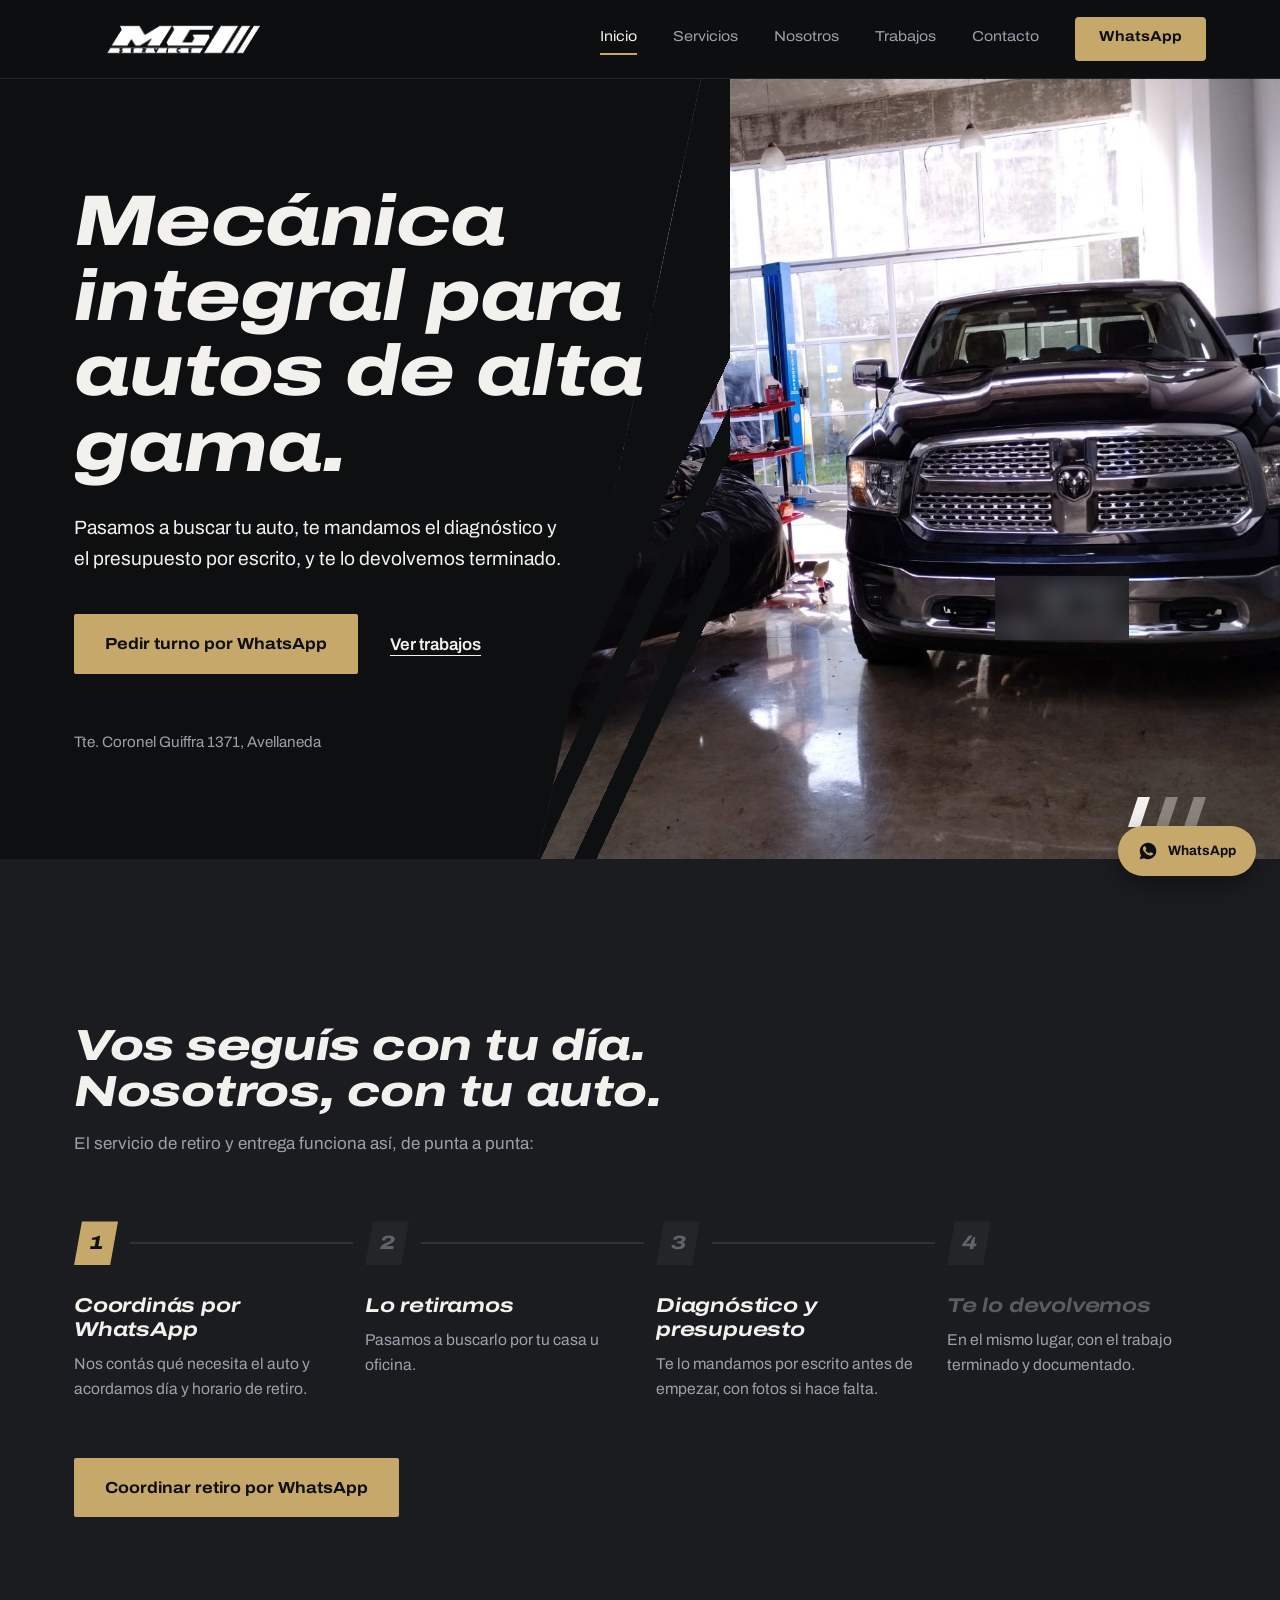
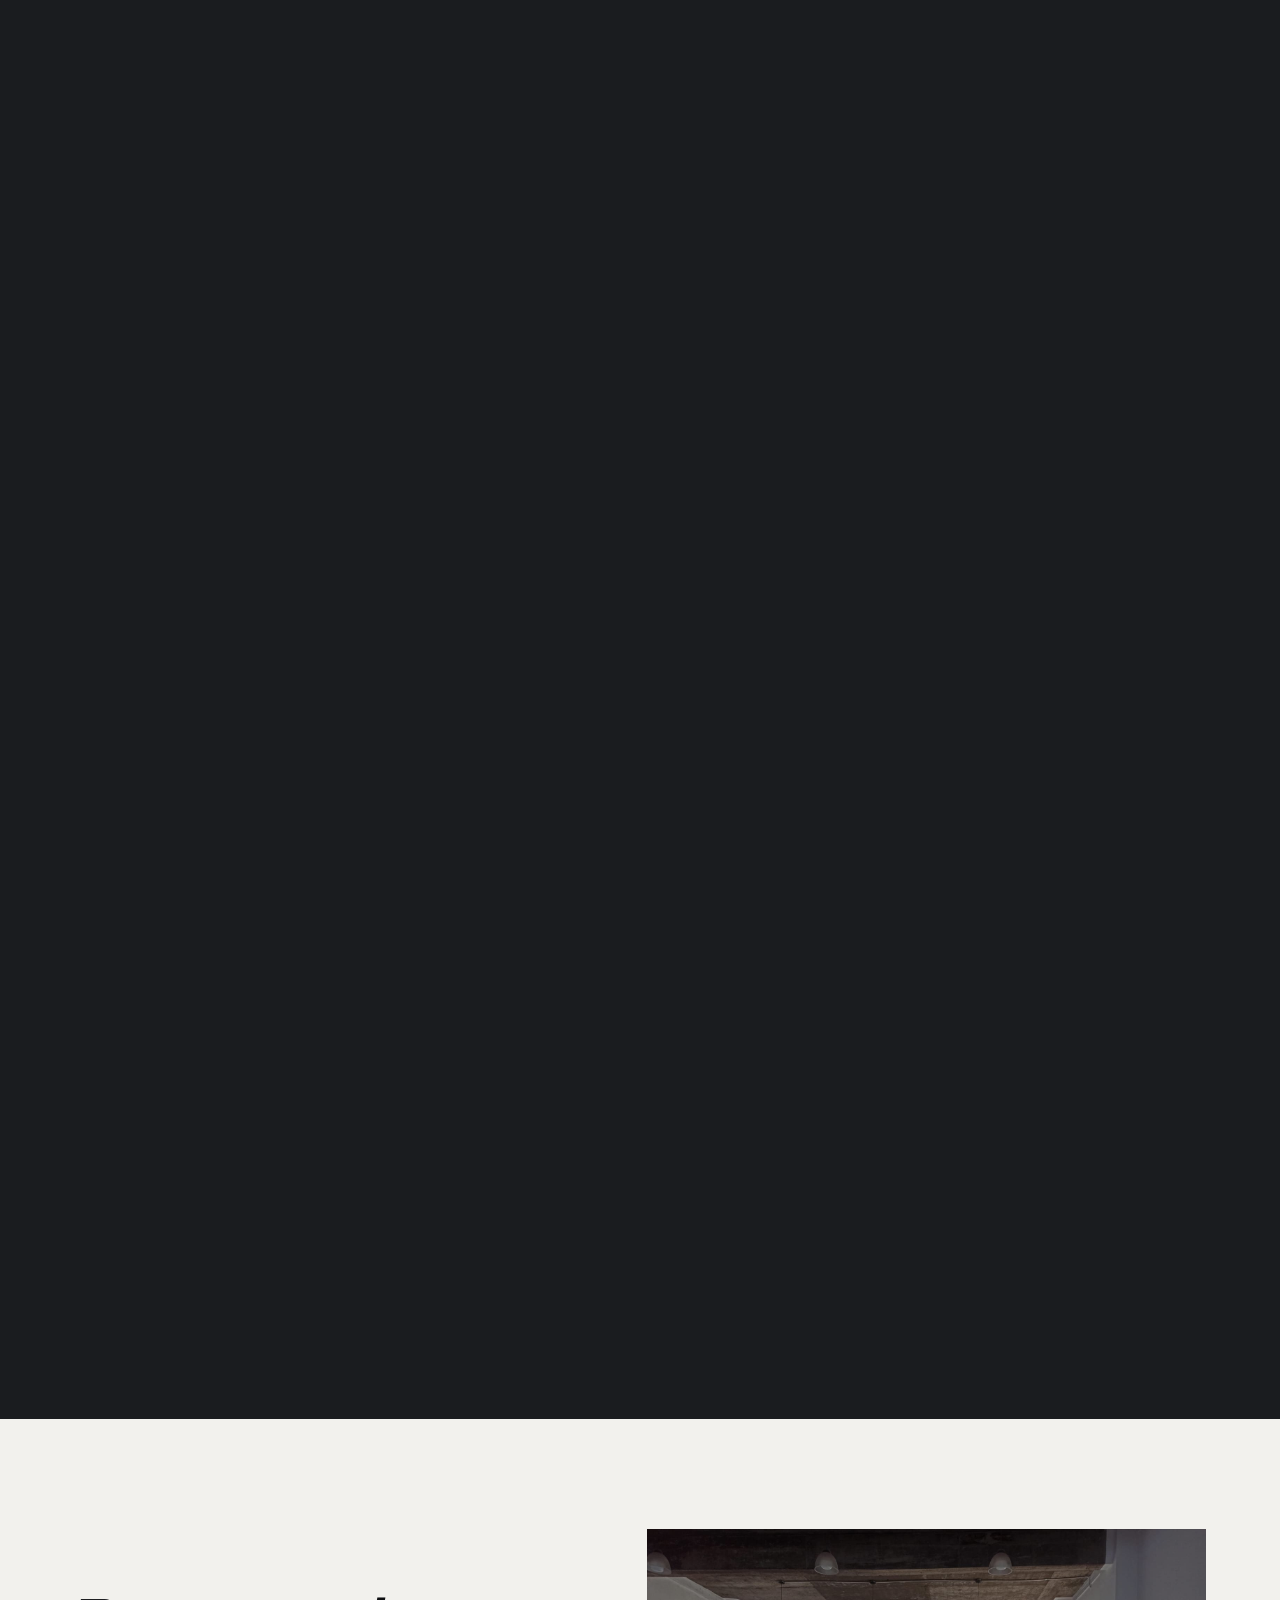
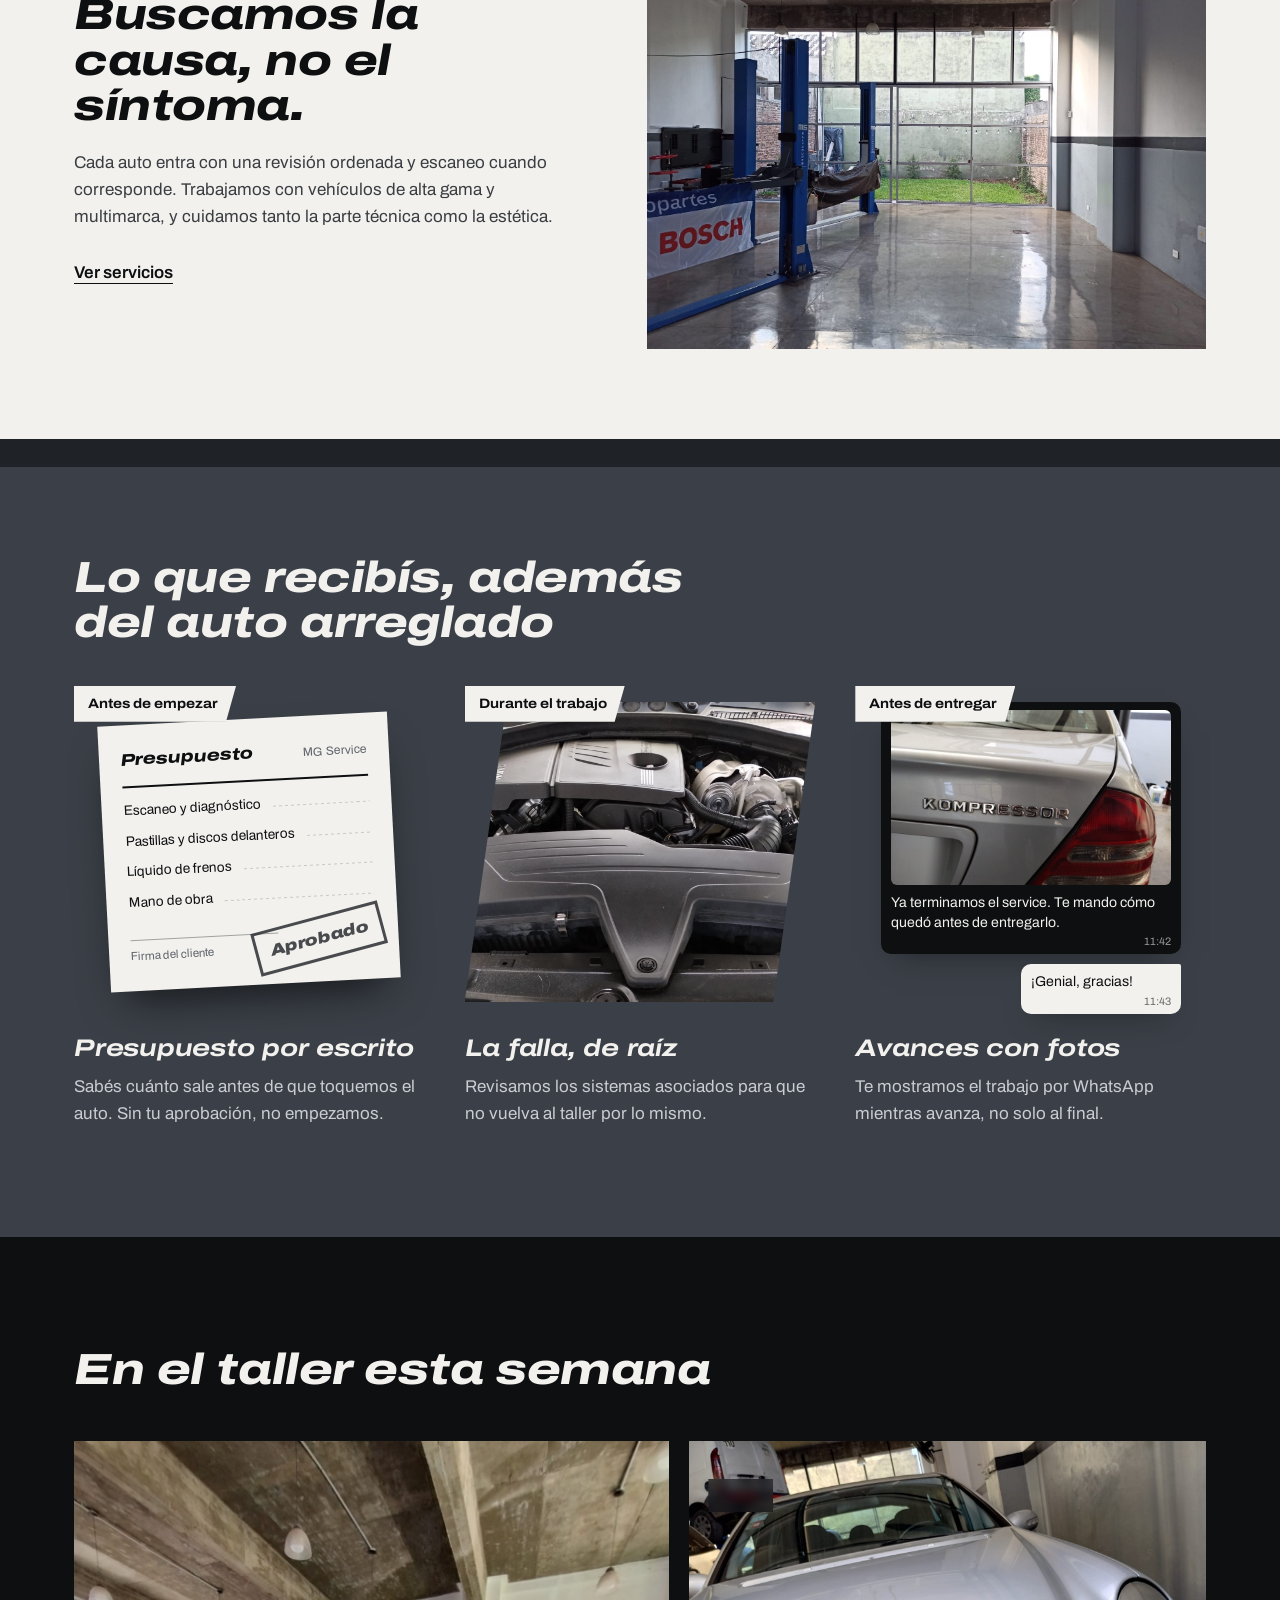
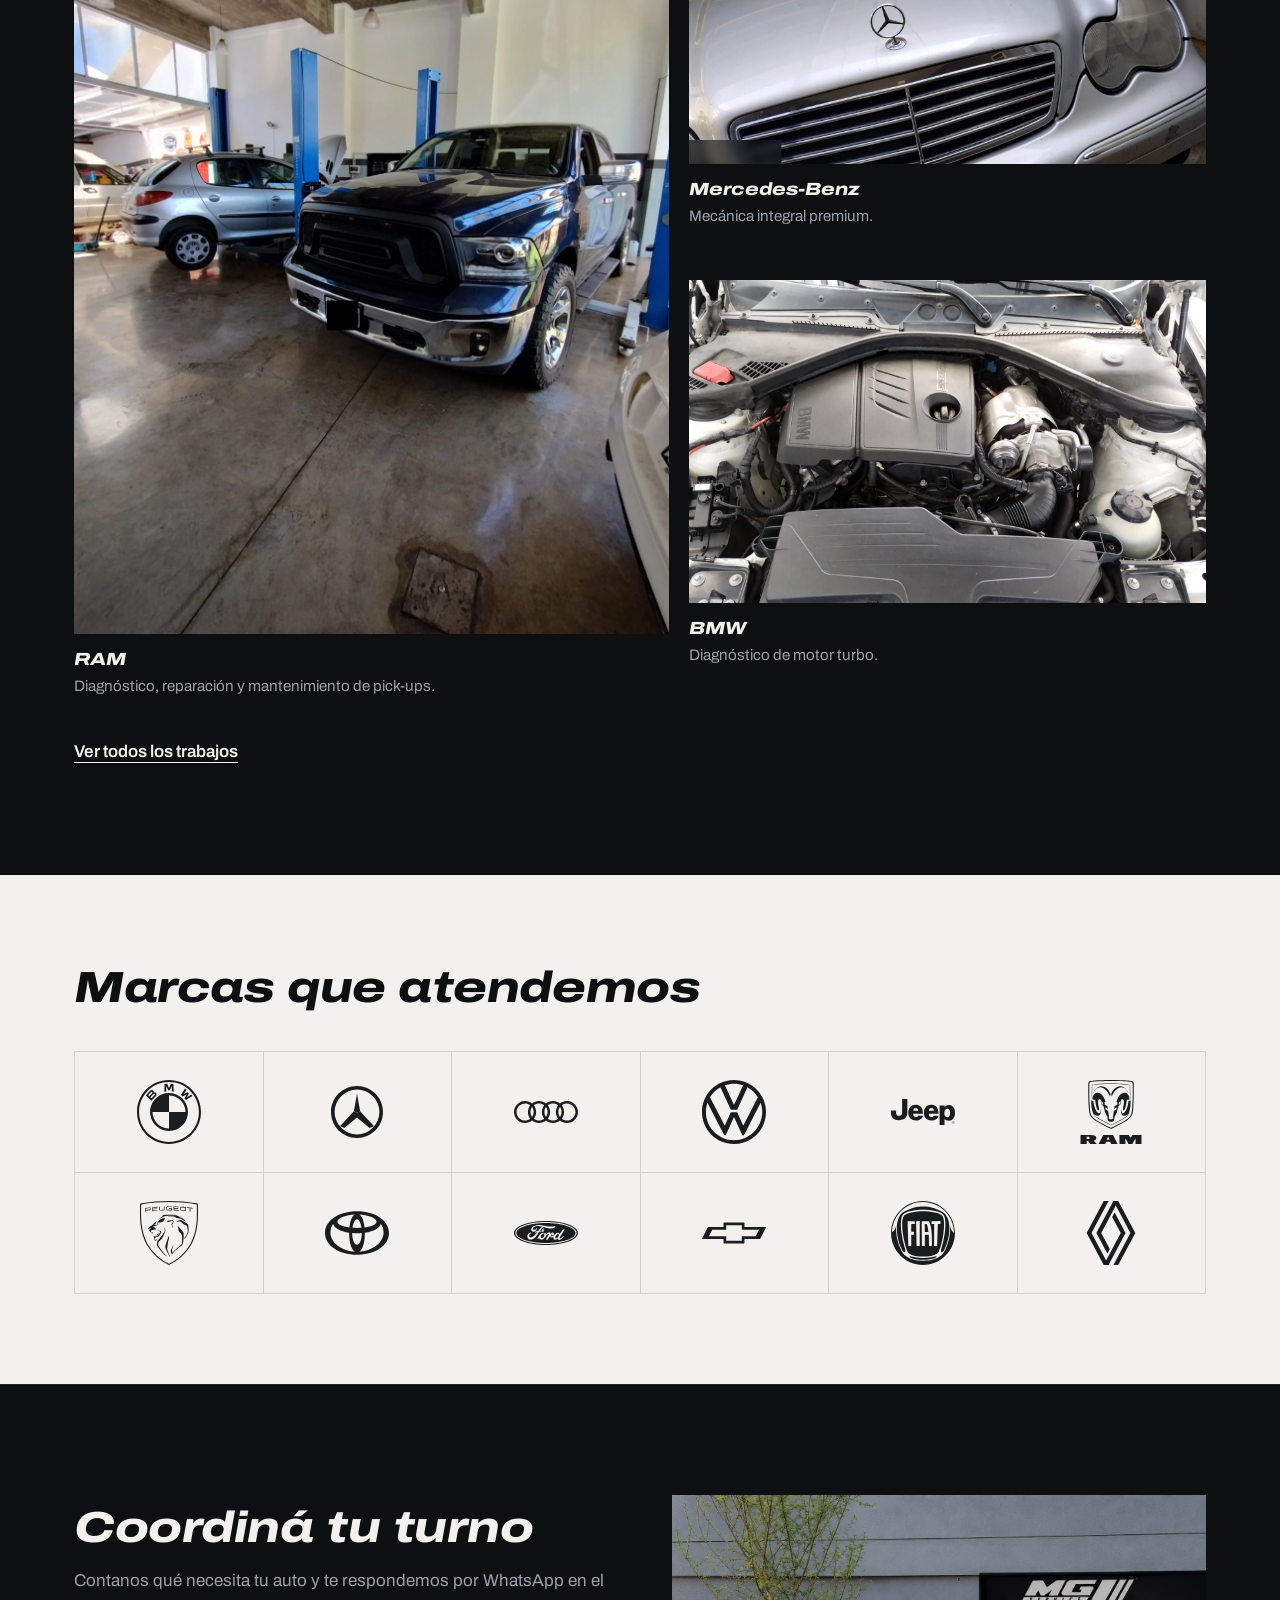
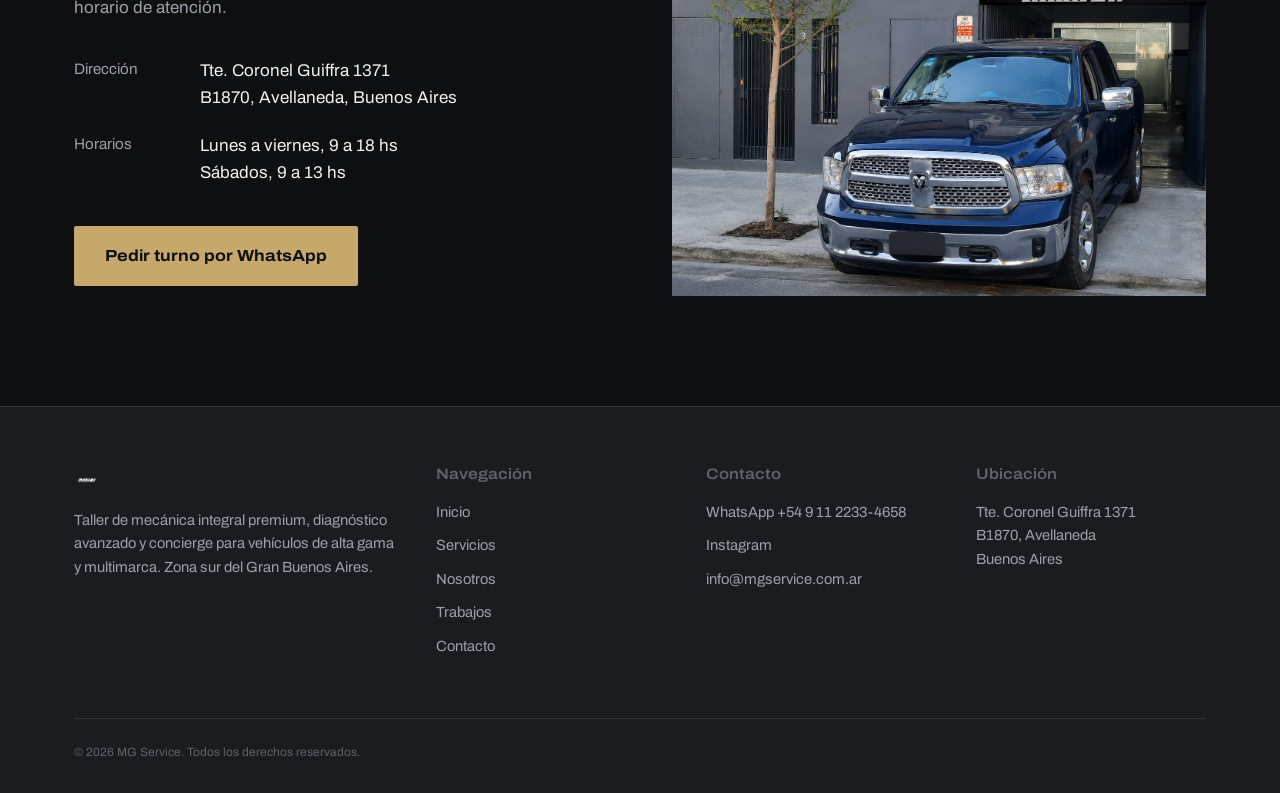
==== commit e8bc9235: "Servicios con scroll dinámico, ruta concierge animada, carrusel de portada y sección "lo que recibís" ====
--- a/index.html
+++ b/index.html
@@ -32,8 +32,15 @@
 
   <section class="h-hero">
     <div class="h-hero-photo">
-      <img src="assets/img/workshop/ram-diagnostico-taller.jpg" alt="RAM y un auto con el capó abierto en diagnóstico dentro del taller MG Service">
+      <img class="h-hero-slide is-active" src="assets/img/workshop/ram-diagnostico-taller.jpg" alt="RAM y un auto con el capó abierto en diagnóstico dentro del taller MG Service">
+      <img class="h-hero-slide" src="assets/img/workshop/taller-autos-premium.jpg" alt="BMW, Volkswagen y otros autos de alta gama en el taller">
+      <img class="h-hero-slide" src="assets/img/workshop/fachada-mg-service.jpg" alt="Fachada de MG Service con una RAM en la entrada">
       <span class="h-hero-stripes" aria-hidden="true"></span>
+    </div>
+    <div class="h-hero-dots" role="group" aria-label="Fotos de portada">
+      <button type="button" class="h-hero-dot is-active" aria-label="Foto 1: diagnóstico en el taller" aria-pressed="true"></button>
+      <button type="button" class="h-hero-dot" aria-label="Foto 2: autos en el taller" aria-pressed="false"></button>
+      <button type="button" class="h-hero-dot" aria-label="Foto 3: fachada" aria-pressed="false"></button>
     </div>
     <div class="container h-hero-inner">
       <h1>Mecánica integral para autos de alta gama.</h1>
@@ -47,6 +54,7 @@
   </section>
 
   <section class="h-route" aria-labelledby="route-title">
+    <div class="h-route-pin">
     <div class="container">
       <div class="h-route-head">
         <h2 id="route-title">Vos seguís con tu día. Nosotros, con tu auto.</h2>
@@ -59,6 +67,7 @@
         <li><h3>Te lo devolvemos</h3><p>En el mismo lugar, con el trabajo terminado y documentado.</p></li>
       </ol>
       <a href="https://wa.me/5491122334658?text=Hola%2C%20quiero%20coordinar%20retiro%20y%20entrega%20de%20mi%20veh%C3%ADculo" class="btn btn-primary">Coordinar retiro por WhatsApp</a>
+    </div>
     </div>
   </section>
 
@@ -75,10 +84,51 @@
     </div>
     <div class="h-wall-band" aria-hidden="true"></div>
     <div class="h-wall-bottom">
-      <div class="container h-promises">
-        <div><h3>Presupuesto por escrito</h3><p>Sabés cuánto sale antes de que toquemos el auto.</p></div>
-        <div><h3>La falla, de raíz</h3><p>Revisamos los sistemas asociados para que no vuelva por lo mismo.</p></div>
-        <div><h3>Avances con fotos</h3><p>Te mostramos el trabajo por WhatsApp mientras avanza.</p></div>
+      <div class="container">
+        <h2 class="h-proof-title">Lo que recibís, además del auto arreglado</h2>
+        <div class="h-proof">
+          <article class="h-proof-item">
+            <span class="h-proof-tag">Antes de empezar</span>
+            <div class="h-proof-art" aria-hidden="true">
+              <div class="h-slip">
+                <div class="h-slip-head"><strong>Presupuesto</strong><span>MG Service</span></div>
+                <ul>
+                  <li>Escaneo y diagnóstico</li>
+                  <li>Pastillas y discos delanteros</li>
+                  <li>Líquido de frenos</li>
+                  <li>Mano de obra</li>
+                </ul>
+                <div class="h-slip-sign">Firma del cliente</div>
+                <span class="h-slip-stamp">Aprobado</span>
+              </div>
+            </div>
+            <h3>Presupuesto por escrito</h3>
+            <p>Sabés cuánto sale antes de que toquemos el auto. Sin tu aprobación, no empezamos.</p>
+          </article>
+          <article class="h-proof-item">
+            <span class="h-proof-tag">Durante el trabajo</span>
+            <div class="h-proof-art h-proof-photo">
+              <img src="assets/img/workshop/detalle-motor-bmw.jpg" alt="Motor BMW desarmado durante un diagnóstico" loading="lazy">
+            </div>
+            <h3>La falla, de raíz</h3>
+            <p>Revisamos los sistemas asociados para que no vuelva al taller por lo mismo.</p>
+          </article>
+          <article class="h-proof-item">
+            <span class="h-proof-tag">Antes de entregar</span>
+            <div class="h-proof-art" aria-hidden="true">
+              <div class="h-chat">
+                <div class="h-chat-bubble">
+                  <img src="assets/img/workshop/mercedes-kompressor.jpg" alt="" loading="lazy">
+                  <p>Ya terminamos el service. Te mando cómo quedó antes de entregarlo.</p>
+                  <span class="h-chat-time">11:42</span>
+                </div>
+                <div class="h-chat-reply">¡Genial, gracias!<span class="h-chat-time">11:43</span></div>
+              </div>
+            </div>
+            <h3>Avances con fotos</h3>
+            <p>Te mostramos el trabajo por WhatsApp mientras avanza, no solo al final.</p>
+          </article>
+        </div>
       </div>
     </div>
   </section>
--- a/assets/css/style.css
+++ b/assets/css/style.css
@@ -996,7 +996,7 @@
    El oro se usa solo para acciones de turno y la ruta concierge.
    ========================================================================== */
 body {
-  --c-wall: #8f959d;
+  --c-wall: #3b4048;
   --font-display: "Archivo", "Arial Narrow", sans-serif;
   --font-body: "Archivo", -apple-system, BlinkMacSystemFont, sans-serif;
   --font-mono: var(--font-body);
@@ -1066,11 +1066,39 @@
   animation: h-cut-in 0.9s cubic-bezier(.2,.7,.2,1) both;
 }
 .h-hero-photo img {
+  position: absolute;
+  inset: 0;
   width: 100%;
   height: 100%;
   object-fit: cover;
   object-position: 70% 50%;
-}
+  opacity: 0;
+  transform: scale(1.06);
+  transition: opacity 1.2s ease, transform 7s linear;
+}
+.h-hero-photo img.is-active { opacity: 1; transform: scale(1); }
+.h-hero-photo img:nth-of-type(2) { object-position: 22% 50%; }
+.h-hero-dots {
+  position: absolute;
+  right: max(24px, calc((100vw - var(--container)) / 2 + 24px));
+  bottom: 32px;
+  z-index: 2;
+  display: flex;
+  gap: 6px;
+}
+.h-hero-dot {
+  width: 22px;
+  height: 30px;
+  border: 0;
+  padding: 0;
+  cursor: pointer;
+  background: rgba(242, 241, 237, 0.4);
+  clip-path: polygon(45% 0, 100% 0, 55% 100%, 0 100%);
+  transition: background 0.3s ease;
+}
+.h-hero-dot:hover { background: rgba(242, 241, 237, 0.75); }
+.h-hero-dot.is-active { background: var(--c-bone); }
+.h-hero-dot:focus-visible { outline: 2px solid var(--c-gold); outline-offset: 4px; clip-path: none; }
 .h-hero-stripes {
   position: absolute;
   inset: 0 auto 0 -1px;
@@ -1144,11 +1172,117 @@
   align-items: center;
 }
 .h-wall-split img { width: 100%; aspect-ratio: 4 / 3; object-fit: cover; }
-.h-wall-band { height: 28px; background: #2b2e33; }
-.h-wall-bottom { background: var(--c-wall); color: var(--c-black); padding: 64px 0 80px; }
-.h-promises { display: grid; grid-template-columns: repeat(3, 1fr); gap: 48px; }
-.h-promises h3 { margin-bottom: 8px; }
-.h-promises p { color: #1f2124; }
+.h-wall-band { height: 28px; background: #1f2226; }
+.h-wall-bottom { background: var(--c-wall); color: var(--c-bone); padding: 88px 0 110px; }
+.h-proof-title { max-width: 16em; margin-bottom: 56px; }
+.h-proof { display: grid; grid-template-columns: repeat(3, 1fr); gap: 40px; }
+.h-proof-item h3 { font-size: 1.5rem; margin: 32px 0 10px; }
+.h-proof-item { position: relative; }
+.h-proof-item p { color: #c9ccd1; }
+.h-proof-art {
+  height: 300px;
+  display: grid;
+  place-items: center;
+  position: relative;
+}
+
+/* Hoja de presupuesto */
+.h-slip {
+  position: relative;
+  width: min(100%, 290px);
+  background: var(--c-bone);
+  color: var(--c-black);
+  padding: 22px 22px 26px;
+  box-shadow: 0 22px 44px -16px rgba(0, 0, 0, 0.7);
+  transform: rotate(-3deg);
+}
+.h-slip-head {
+  display: flex;
+  justify-content: space-between;
+  align-items: baseline;
+  padding-bottom: 12px;
+  border-bottom: 2px solid var(--c-black);
+  margin-bottom: 12px;
+}
+.h-slip-head strong { font-stretch: 125%; font-style: italic; font-weight: 800; font-size: 1.05rem; }
+.h-slip-head span { font-size: 0.75rem; color: #5e636c; }
+.h-slip ul { list-style: none; display: grid; gap: 9px; margin-bottom: 26px; }
+.h-slip li {
+  font-size: 0.85rem;
+  display: flex;
+  gap: 8px;
+  align-items: center;
+}
+.h-slip li::after {
+  content: "";
+  flex: 1;
+  height: 6px;
+  margin-left: 4px;
+  background: repeating-linear-gradient(90deg, rgba(14,15,17,0.18) 0 3px, transparent 3px 6px);
+  background-size: 100% 1px;
+  background-repeat: no-repeat;
+  background-position: bottom;
+}
+.h-slip-sign {
+  font-size: 0.72rem;
+  color: #5e636c;
+  border-top: 1px solid rgba(14,15,17,0.35);
+  padding-top: 6px;
+  width: 60%;
+}
+.h-slip-stamp {
+  position: absolute;
+  right: 14px;
+  bottom: 22px;
+  padding: 6px 12px;
+  border: 3px solid #2b2e33;
+  color: #2b2e33;
+  font-stretch: 125%;
+  font-style: italic;
+  font-weight: 900;
+  font-size: 1rem;
+  transform: rotate(-12deg);
+  opacity: 0.85;
+}
+
+/* Foto de motor con el corte del logo */
+.h-proof-photo { overflow: hidden; clip-path: polygon(12% 0, 100% 0, 88% 100%, 0 100%); }
+.h-proof-photo img { width: 100%; height: 100%; object-fit: cover; }
+
+/* Chat de WhatsApp */
+.h-chat { width: min(100%, 300px); display: grid; gap: 10px; }
+.h-chat-bubble,
+.h-chat-reply {
+  position: relative;
+  font-size: 0.88rem;
+  line-height: 1.4;
+  padding: 8px 10px 22px;
+  border-radius: 10px;
+  box-shadow: 0 14px 30px -16px rgba(14, 15, 17, 0.6);
+}
+.h-chat-bubble { background: var(--c-black); color: var(--c-bone); border-top-left-radius: 2px; }
+.h-chat-bubble img { width: 100%; aspect-ratio: 16 / 10; object-fit: cover; border-radius: 6px; margin-bottom: 8px; }
+.h-chat-bubble p { color: var(--c-bone); font-size: 0.88rem; }
+.h-chat-reply {
+  justify-self: end;
+  background: var(--c-bone);
+  color: var(--c-black);
+  border-top-right-radius: 2px;
+  padding-right: 48px;
+}
+.h-chat-time { position: absolute; right: 10px; bottom: 5px; font-size: 0.68rem; opacity: 0.6; }
+
+/* Entrada de las tres piezas, una sola vez */
+.h-proof.is-waiting .h-slip { opacity: 0; transform: translateY(40px) rotate(4deg); }
+.h-proof.is-waiting .h-proof-photo { clip-path: polygon(100% 0, 100% 0, 88% 100%, 88% 100%); }
+.h-proof.is-waiting .h-chat > * { opacity: 0; transform: translateY(24px) scale(0.96); }
+.h-proof.is-waiting .h-slip-stamp { opacity: 0; transform: rotate(-12deg) scale(1.8); }
+.h-slip { transition: opacity 0.6s ease, transform 0.8s cubic-bezier(.2,.8,.2,1); }
+.h-slip-stamp { transition: opacity 0.2s ease 0.9s, transform 0.35s cubic-bezier(.3,1.6,.5,1) 0.9s; }
+.h-proof-photo { transition: clip-path 0.9s cubic-bezier(.2,.8,.2,1) 0.15s; }
+.h-chat > * { transition: opacity 0.5s ease, transform 0.6s cubic-bezier(.2,.8,.2,1); }
+.h-chat > :first-child { transition-delay: 0.35s; }
+.h-chat > :last-child { transition-delay: 0.9s; }
 
 /* Trabajos */
 .h-work { padding: 110px 0; }
@@ -1220,7 +1354,8 @@
   .h-route-steps li:nth-child(2)::after { display: none; }
   .h-wall-split,
   .h-visit-grid { grid-template-columns: 1fr; gap: 40px; }
-  .h-promises { grid-template-columns: 1fr; gap: 28px; }
+  .h-proof { grid-template-columns: 1fr; gap: 64px; }
+  .h-proof-art { height: 280px; }
   .h-brand-grid { grid-template-columns: repeat(4, 1fr); }
 }
 
@@ -1275,3 +1410,137 @@
   .page-hero { padding: 64px 0 48px; }
   .cta-final { padding: 72px 0; }
 }
+
+/* Servicios: columna fija con foto y progreso, servicios que pasan al scrollear */
+.svc-scroll { padding: 40px 0 120px; }
+.svc-grid {
+  display: grid;
+  grid-template-columns: minmax(0, 5fr) minmax(0, 6fr);
+  gap: 72px;
+  align-items: start;
+}
+.svc-aside { position: sticky; top: 118px; }
+.svc-media {
+  position: relative;
+  aspect-ratio: 4 / 3;
+  overflow: hidden;
+  background: var(--c-charcoal);
+  clip-path: polygon(8% 0, 100% 0, 92% 100%, 0 100%);
+}
+.svc-media img {
+  position: absolute;
+  inset: 0;
+  width: 100%;
+  height: 100%;
+  object-fit: cover;
+  opacity: 0;
+  transform: scale(1.04);
+  transition: opacity 0.6s ease, transform 1.2s ease;
+}
+.svc-media img.is-active { opacity: 1; transform: scale(1); }
+.svc-progress { margin-top: 28px; display: grid; gap: 12px; }
+.svc-current {
+  font-stretch: 125%;
+  font-style: italic;
+  font-weight: 800;
+  font-size: 1.1rem;
+  color: var(--c-bone);
+}
+.svc-bar { display: block; height: 2px; background: var(--c-line); }
+.svc-bar-fill {
+  display: block;
+  height: 100%;
+  width: 12.5%;
+  background: var(--c-bone);
+  transition: width 0.4s ease;
+}
+
+.svc-list { display: grid; gap: 28vh; padding: 12vh 0 20vh; }
+.svc-panel {
+  padding: 8px 0 8px 32px;
+  border-left: 2px solid var(--c-line);
+  transition: opacity 0.4s ease, border-color 0.4s ease;
+}
+.svc-panel h2 { font-size: clamp(1.7rem, 3vw, 2.4rem); margin-bottom: 16px; }
+.svc-panel p { font-size: 1.1rem; }
+.js .svc-panel { opacity: 0.35; }
+.js .svc-panel.is-active { opacity: 1; border-left-color: var(--c-bone); }
+
+@media (max-width: 900px) {
+  .svc-grid { grid-template-columns: 1fr; gap: 0; }
+  .svc-aside {
+    top: 78px;
+    z-index: 2;
+    margin: 0 -24px;
+    padding: 16px 24px;
+    background: var(--c-black);
+    border-bottom: 1px solid var(--c-line);
+  }
+  .svc-media { aspect-ratio: 16 / 9; clip-path: none; }
+  .svc-progress { margin-top: 14px; }
+  .svc-list { gap: 18vh; padding: 10vh 0 24vh; }
+  .svc-panel { padding-left: 20px; }
+}
+
+/* Ruta concierge dinámica: los pasos se encienden y la línea se llena al scrollear */
+.h-route-steps li::after {
+  background: linear-gradient(90deg, var(--c-gold-dim) calc(var(--fill, 1) * 100%), var(--c-line) 0);
+}
+.h-route.is-live .h-route-steps li::before { transition: background 0.3s ease, color 0.3s ease; }
+.h-route.is-live .h-route-steps li h3,
+.h-route.is-live .h-route-steps li p { transition: opacity 0.3s ease; }
+.h-route.is-live .h-route-steps li:not(.is-reached)::before { background: var(--c-charcoal-2); color: var(--c-steel-dim); }
+.h-route.is-live .h-route-steps li:not(.is-reached) h3,
+.h-route.is-live .h-route-steps li:not(.is-reached) p { opacity: 0.3; }
+
+.h-route.is-pinned { height: 240vh; padding: 0; }
+.h-route.is-pinned .h-route-pin {
+  position: sticky;
+  top: 78px;
+  height: calc(100vh - 78px);
+  display: flex;
+  align-items: center;
+}
+.h-route.is-pinned .h-route-pin > .container { width: 100%; }
+
+@media (max-width: 760px) {
+  .h-route-steps li::after {
+    background: linear-gradient(180deg, var(--c-gold-dim) calc(var(--fill, 1) * 100%), var(--c-line) 0);
+  }
+  .h-hero-dots { bottom: auto; top: calc(clamp(260px, 72vw, 440px) - 46px); right: 16px; }
+}
+
+/* Viñeta de cada pieza: cuándo la recibís */
+.h-proof-tag {
+  position: absolute;
+  top: -16px;
+  left: 0;
+  z-index: 3;
+  padding: 7px 18px 7px 14px;
+  background: var(--c-bone);
+  color: var(--c-black);
+  font-stretch: 112%;
+  font-weight: 700;
+  font-size: 0.85rem;
+  clip-path: polygon(0 0, 100% 0, calc(100% - 10px) 100%, 0 100%);
+  box-shadow: 0 6px 14px -6px rgba(0, 0, 0, 0.6);
+}
+.h-proof.is-waiting .h-proof-tag { opacity: 0; transform: translateX(-12px); }
+.h-proof-tag { transition: opacity 0.4s ease, transform 0.5s ease; }
+.h-proof-item:nth-child(2) .h-proof-tag { transition-delay: 0.15s; }
+.h-proof-item:nth-child(3) .h-proof-tag { transition-delay: 0.3s; }
+
+@media (max-width: 760px) {
+  .wa-float { font-size: 0; gap: 0; padding: 16px; right: 16px; bottom: 16px; }
+  .wa-float svg { width: 26px; height: 26px; }
+  .h-wall-bottom { padding: 72px 0 88px; }
+  .h-proof-title { margin-bottom: 48px; }
+  .h-proof-item h3 { margin-top: 24px; }
+}
+
+@media (max-width: 760px) {
+  .h-proof-art { height: auto; min-height: 240px; padding: 12px 0; }
+  .h-proof-photo { height: 260px; padding: 0; }
+  .h-hero-dot { width: 30px; height: 40px; }
+  .h-hero-dots { top: calc(clamp(260px, 72vw, 440px) - 56px); gap: 4px; }
+}
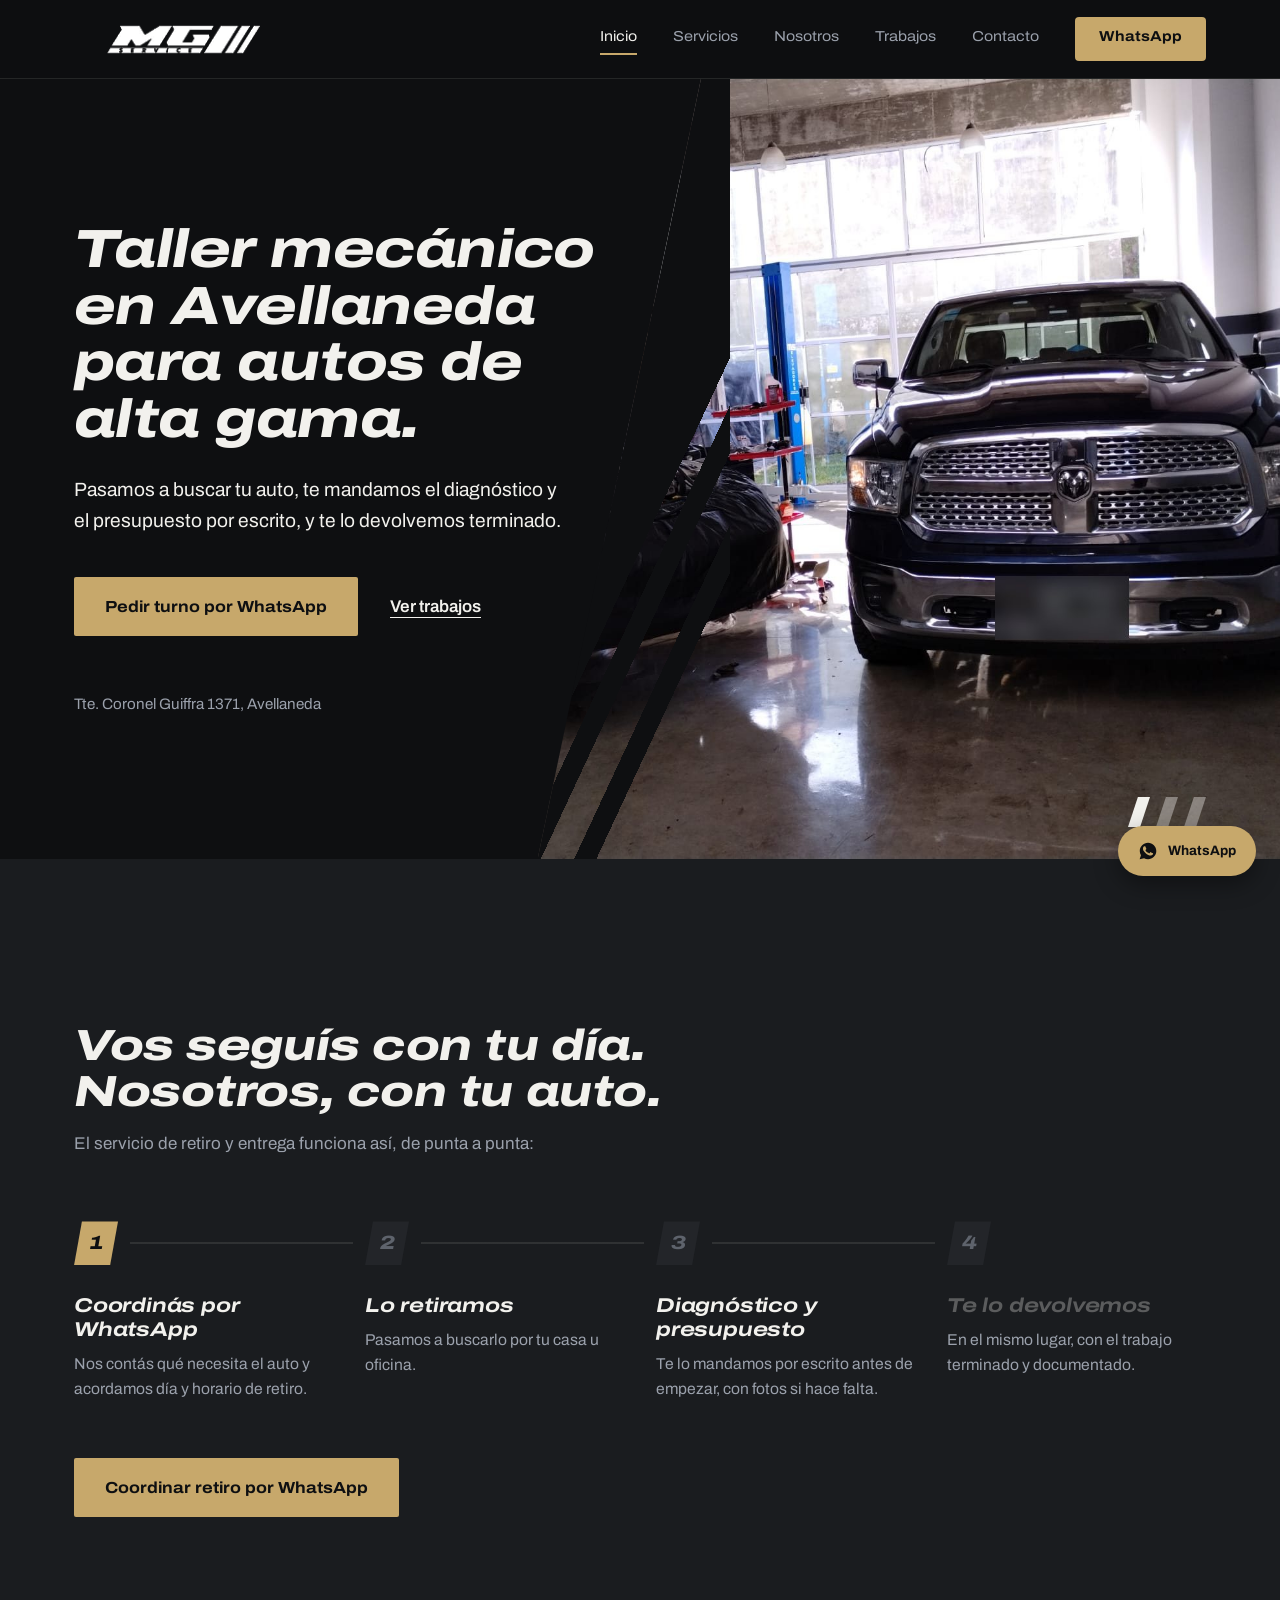
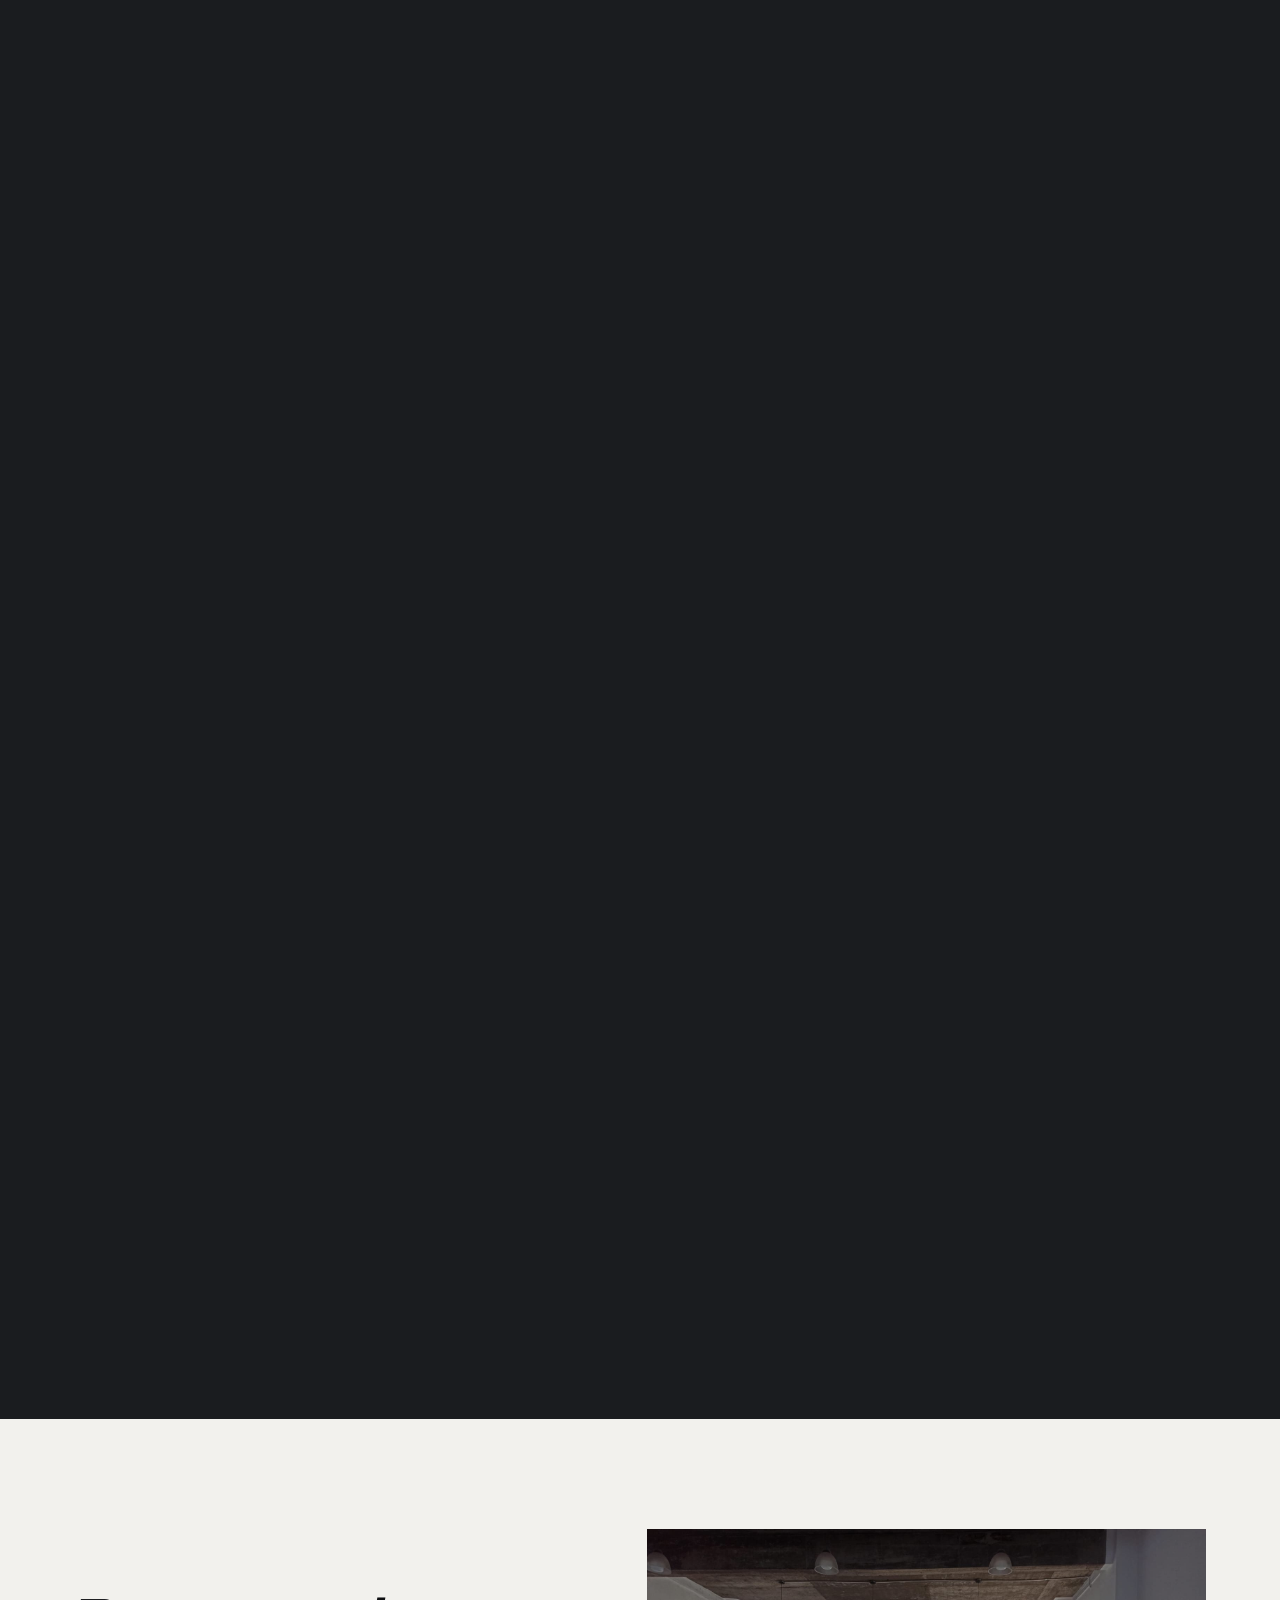
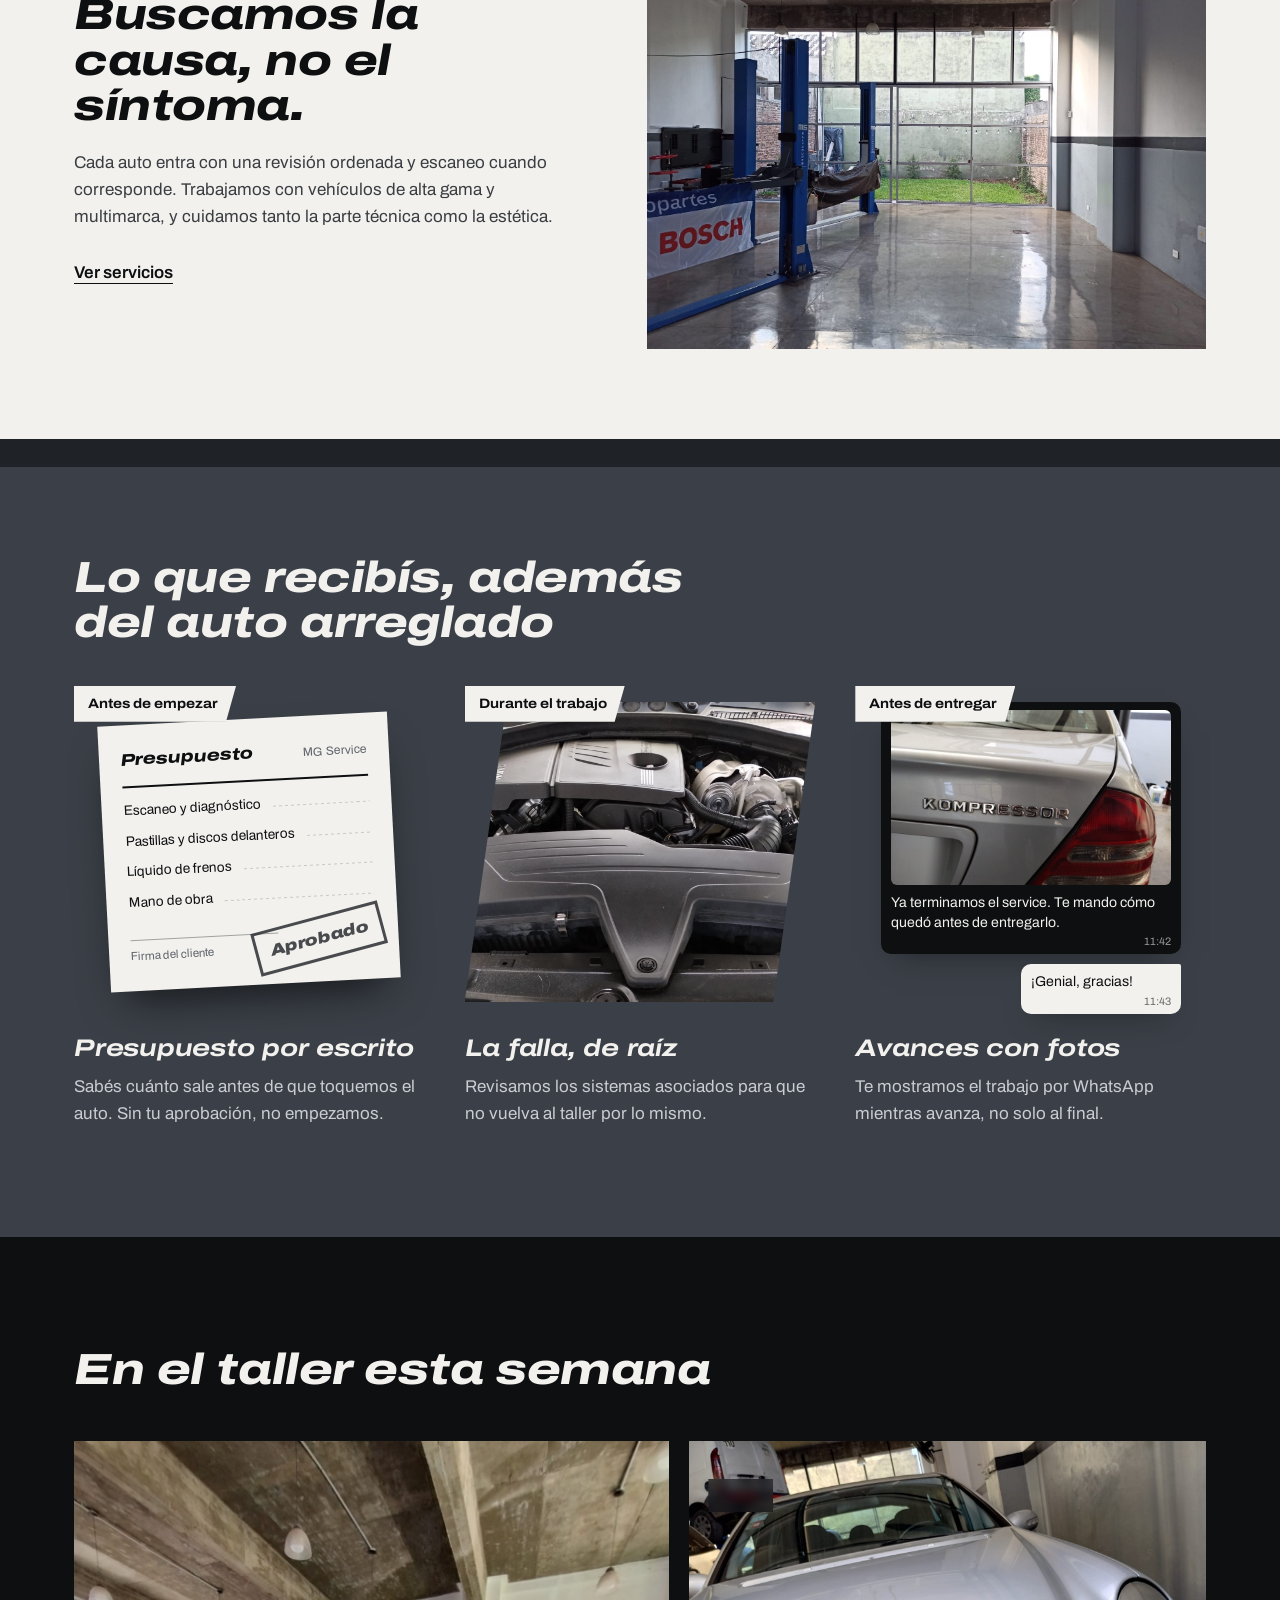
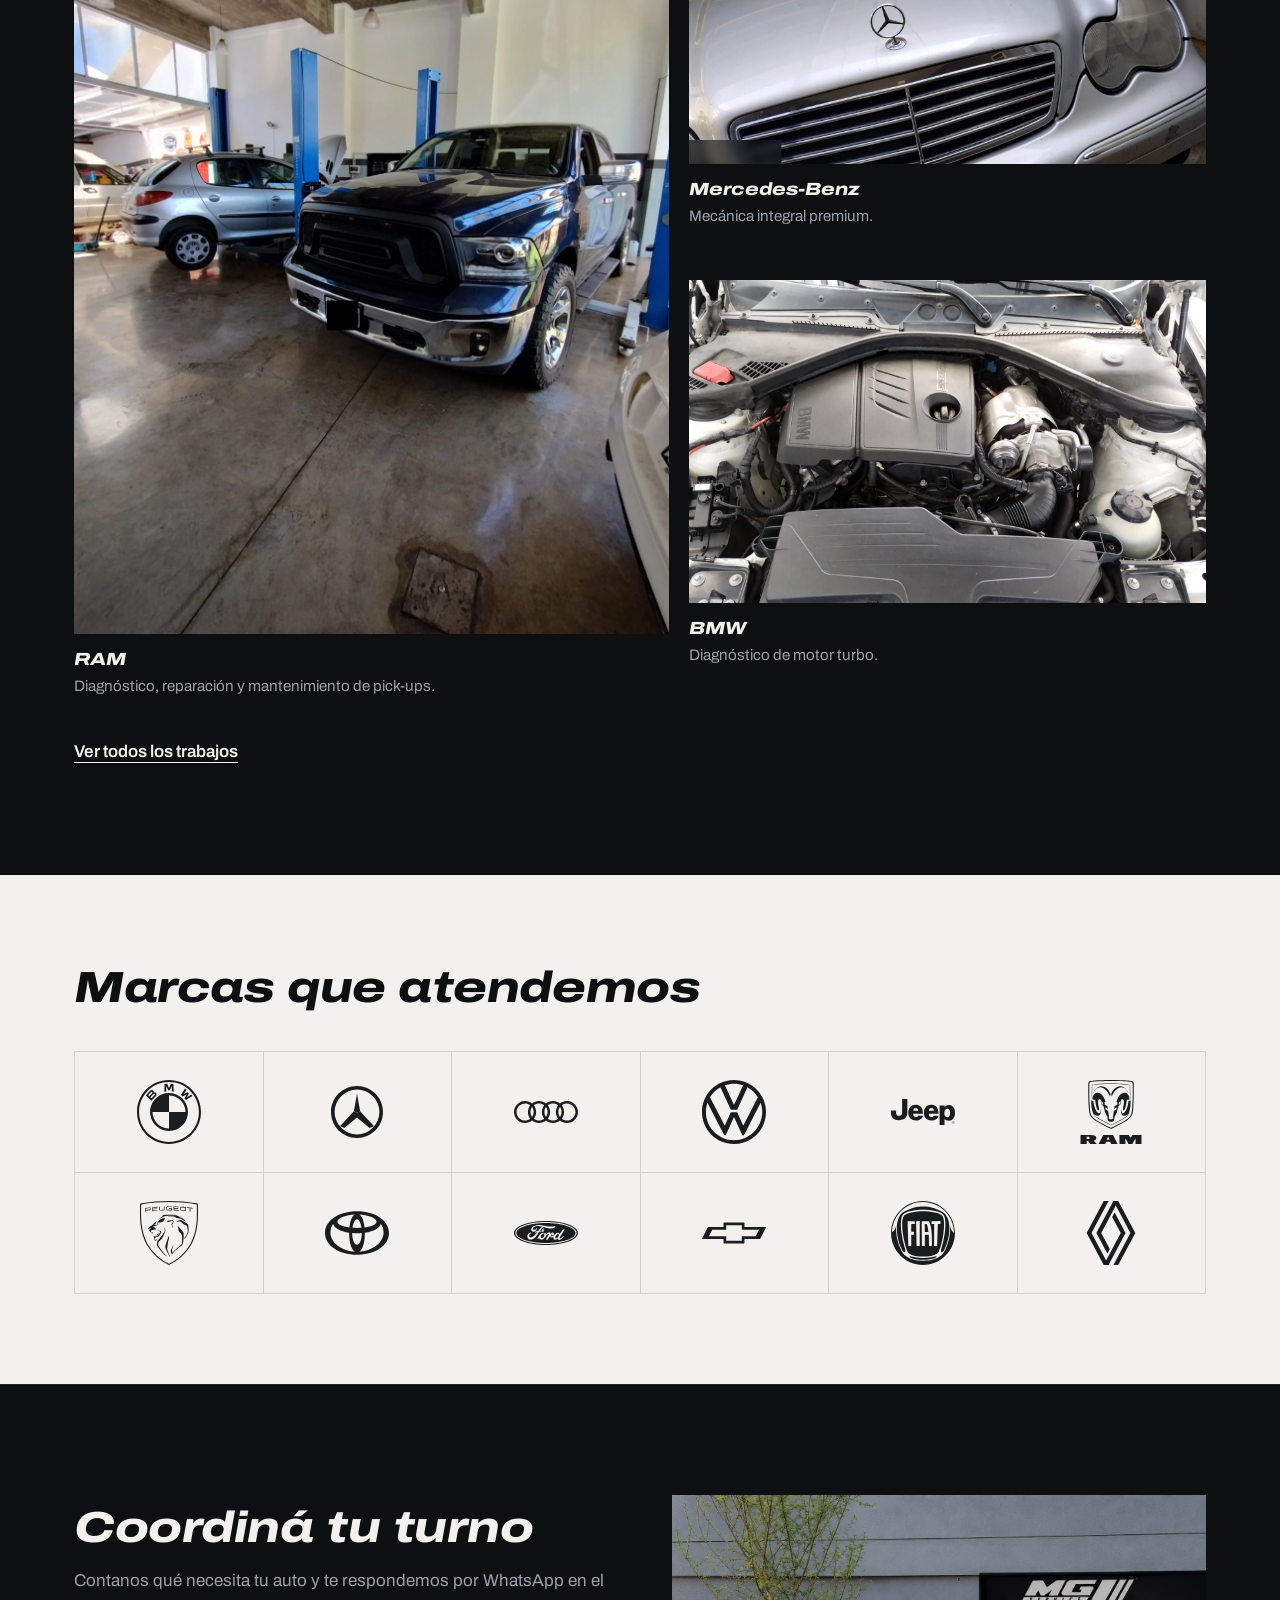
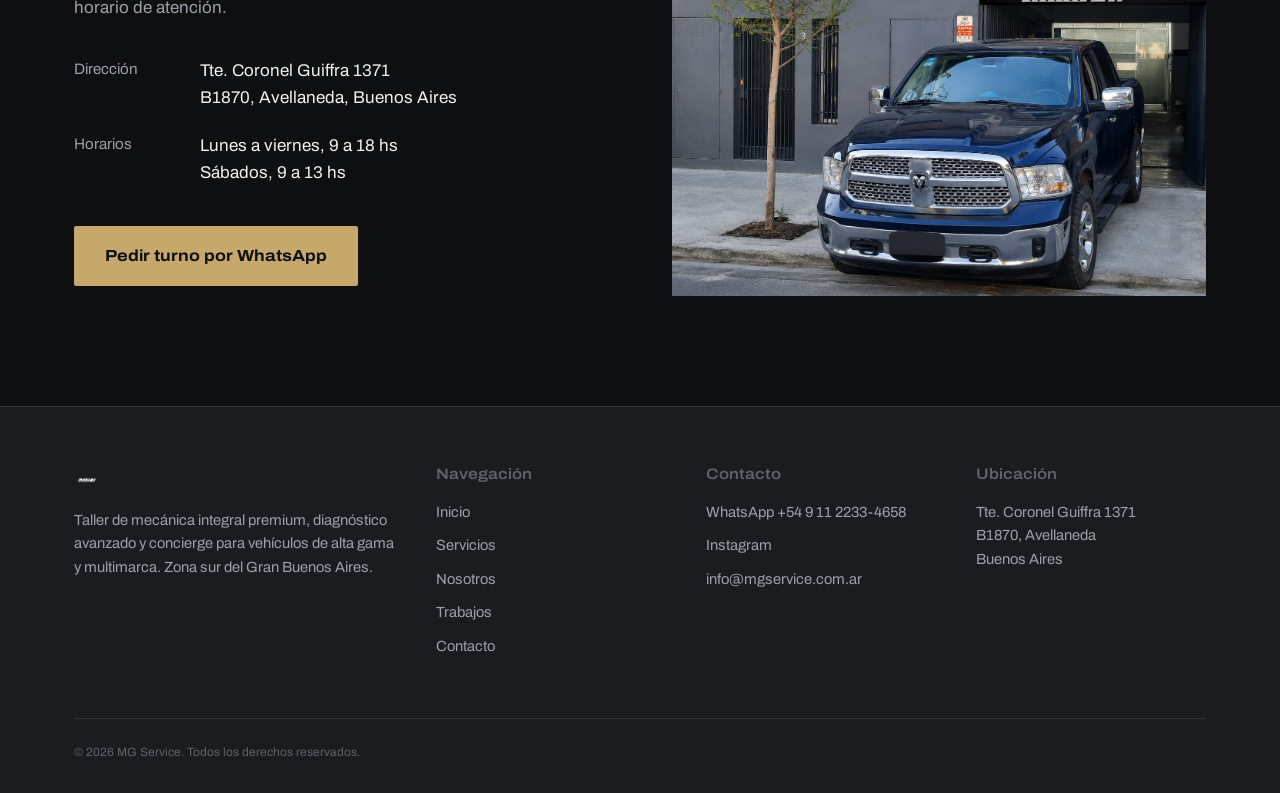
==== commit 2c798b93: "SEO local: títulos y descripciones con "taller mecánico en Avellaneda", schema AutoRepair, robots.tx" ====
--- a/index.html
+++ b/index.html
@@ -1,11 +1,76 @@
 <!DOCTYPE html>
-<html lang="es">
+<html lang="es-AR">
 <head>
 <meta charset="UTF-8">
 <meta name="viewport" content="width=device-width, initial-scale=1.0">
-<title>MG Service – Mecánica integral premium y concierge en Avellaneda</title>
-<meta name="description" content="Taller de mecánica integral para vehículos de alta gama y multimarca. Diagnóstico avanzado, servicio concierge con retiro y entrega, y presupuesto por escrito. Avellaneda, zona sur GBA.">
+<title>Taller mecánico en Avellaneda – MG Service</title>
+<meta name="description" content="Taller mecánico en Avellaneda para autos de alta gama y multimarca. Diagnóstico por escáner, presupuesto por escrito y retiro y entrega a domicilio.">
 <link rel="icon" type="image/png" href="assets/img/favicon.png">
+<link rel="canonical" href="https://www.mg-service.com.ar/">
+<meta name="theme-color" content="#0e0f11">
+<meta property="og:type" content="website">
+<meta property="og:locale" content="es_AR">
+<meta property="og:site_name" content="MG Service">
+<meta property="og:title" content="Taller mecánico en Avellaneda – MG Service">
+<meta property="og:description" content="Taller mecánico en Avellaneda para autos de alta gama y multimarca. Diagnóstico por escáner, presupuesto por escrito y retiro y entrega a domicilio.">
+<meta property="og:url" content="https://www.mg-service.com.ar/">
+<meta property="og:image" content="https://www.mg-service.com.ar/assets/img/workshop/fachada-mg-service.jpg">
+<meta name="twitter:card" content="summary_large_image">
+<script type="application/ld+json">
+{
+  "@context": "https://schema.org",
+  "@type": "AutoRepair",
+  "@id": "https://www.mg-service.com.ar/#taller",
+  "name": "MG Service",
+  "url": "https://www.mg-service.com.ar/",
+  "image": "https://www.mg-service.com.ar/assets/img/workshop/fachada-mg-service.jpg",
+  "logo": "https://www.mg-service.com.ar/assets/img/logo-black.png",
+  "description": "Taller mecánico en Avellaneda para autos de alta gama y multimarca, con diagnóstico computarizado, presupuesto por escrito y retiro y entrega a domicilio.",
+  "telephone": "+54 9 11 2233-4658",
+  "address": {
+    "@type": "PostalAddress",
+    "streetAddress": "Tte. Coronel Guiffra 1371",
+    "addressLocality": "Avellaneda",
+    "addressRegion": "Buenos Aires",
+    "postalCode": "B1870",
+    "addressCountry": "AR"
+  },
+  "areaServed": [
+    {
+      "@type": "City",
+      "name": "Avellaneda"
+    },
+    {
+      "@type": "AdministrativeArea",
+      "name": "Zona Sur del Gran Buenos Aires"
+    }
+  ],
+  "openingHoursSpecification": [
+    {
+      "@type": "OpeningHoursSpecification",
+      "dayOfWeek": [
+        "Monday",
+        "Tuesday",
+        "Wednesday",
+        "Thursday",
+        "Friday"
+      ],
+      "opens": "09:00",
+      "closes": "18:00"
+    },
+    {
+      "@type": "OpeningHoursSpecification",
+      "dayOfWeek": "Saturday",
+      "opens": "09:00",
+      "closes": "13:00"
+    }
+  ],
+  "sameAs": [
+    "https://www.instagram.com/mg_service1023/"
+  ],
+  "hasMap": "https://www.google.com/maps?q=Tte.+Coronel+Guiffra+1371,+B1870+Avellaneda,+Buenos+Aires"
+}
+</script>
 <link rel="preconnect" href="https://fonts.googleapis.com">
 <link rel="preconnect" href="https://fonts.gstatic.com" crossorigin>
 <link href="https://fonts.googleapis.com/css2?family=Archivo:ital,wdth,wght@0,62..125,400..900;1,62..125,400..900&display=swap" rel="stylesheet">
@@ -43,7 +108,7 @@
       <button type="button" class="h-hero-dot" aria-label="Foto 3: fachada" aria-pressed="false"></button>
     </div>
     <div class="container h-hero-inner">
-      <h1>Mecánica integral para autos de alta gama.</h1>
+      <h1>Taller mecánico en Avellaneda para autos de alta gama.</h1>
       <p class="h-lead">Pasamos a buscar tu auto, te mandamos el diagnóstico y el presupuesto por escrito, y te lo devolvemos terminado.</p>
       <div class="h-actions">
         <a href="https://wa.me/5491122334658?text=Hola%2C%20quiero%20pedir%20un%20turno" class="btn btn-primary">Pedir turno por WhatsApp</a>
--- a/assets/css/style.css
+++ b/assets/css/style.css
@@ -1114,7 +1114,7 @@
   to   { clip-path: polygon(22% 0, 100% 0, 100% 100%, 0 100%); }
 }
 .h-hero-inner { position: relative; z-index: 1; width: 100%; }
-.h-hero h1 { max-width: 9.5em; margin-bottom: 28px; }
+.h-hero h1 { max-width: 10.5em; margin-bottom: 28px; font-size: clamp(2.2rem, 4.2vw, 3.9rem); }
 .h-lead { font-size: 1.2rem; color: var(--c-bone); max-width: 26em; margin-bottom: 40px; }
 .h-actions { display: flex; align-items: center; gap: 32px; flex-wrap: wrap; }
 .h-place { margin-top: 56px; font-size: 0.95rem; color: var(--c-steel); }
@@ -1544,3 +1544,8 @@
   .h-hero-dot { width: 30px; height: 40px; }
   .h-hero-dots { top: calc(clamp(260px, 72vw, 440px) - 56px); gap: 4px; }
 }
+
+@media (max-width: 760px) {
+  .h-hero h1 { font-size: clamp(2rem, 8.6vw, 2.5rem); margin-bottom: 20px; }
+  .h-lead { font-size: 1.05rem; margin-bottom: 28px; }
+}
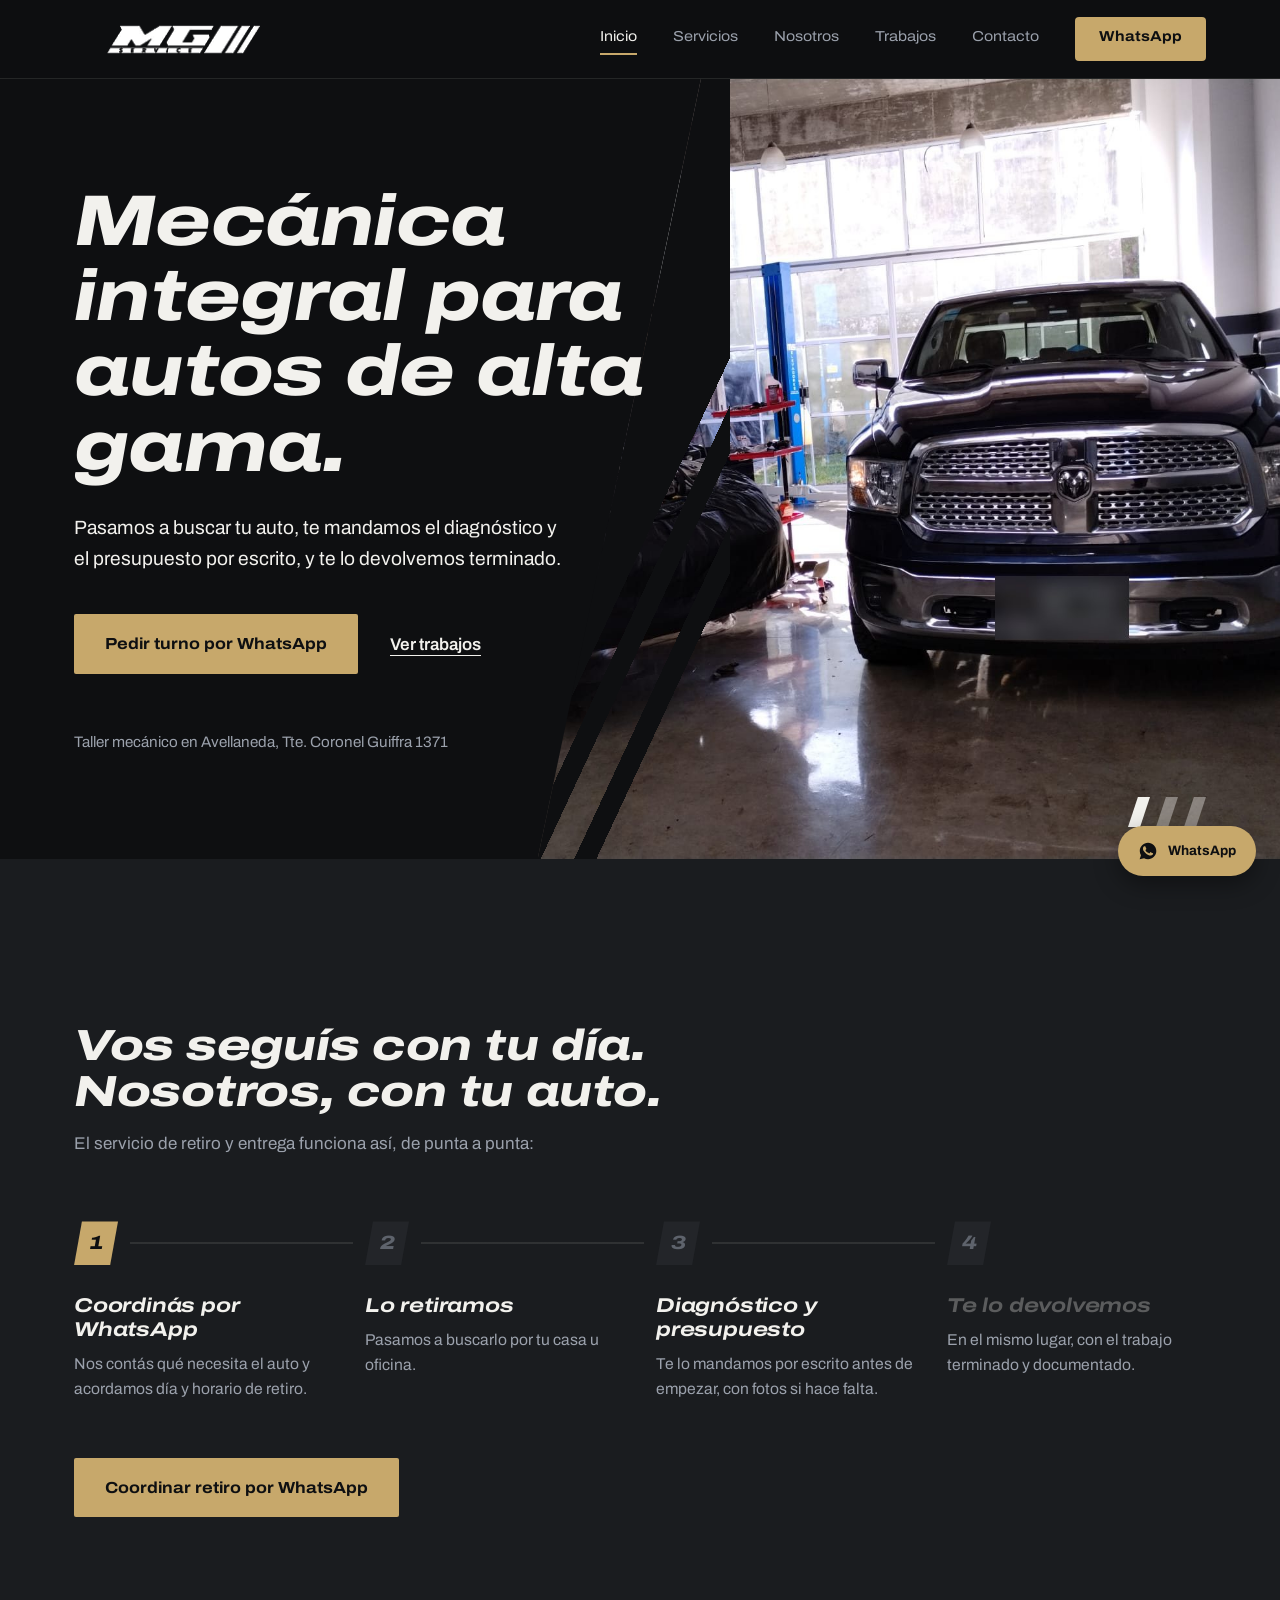
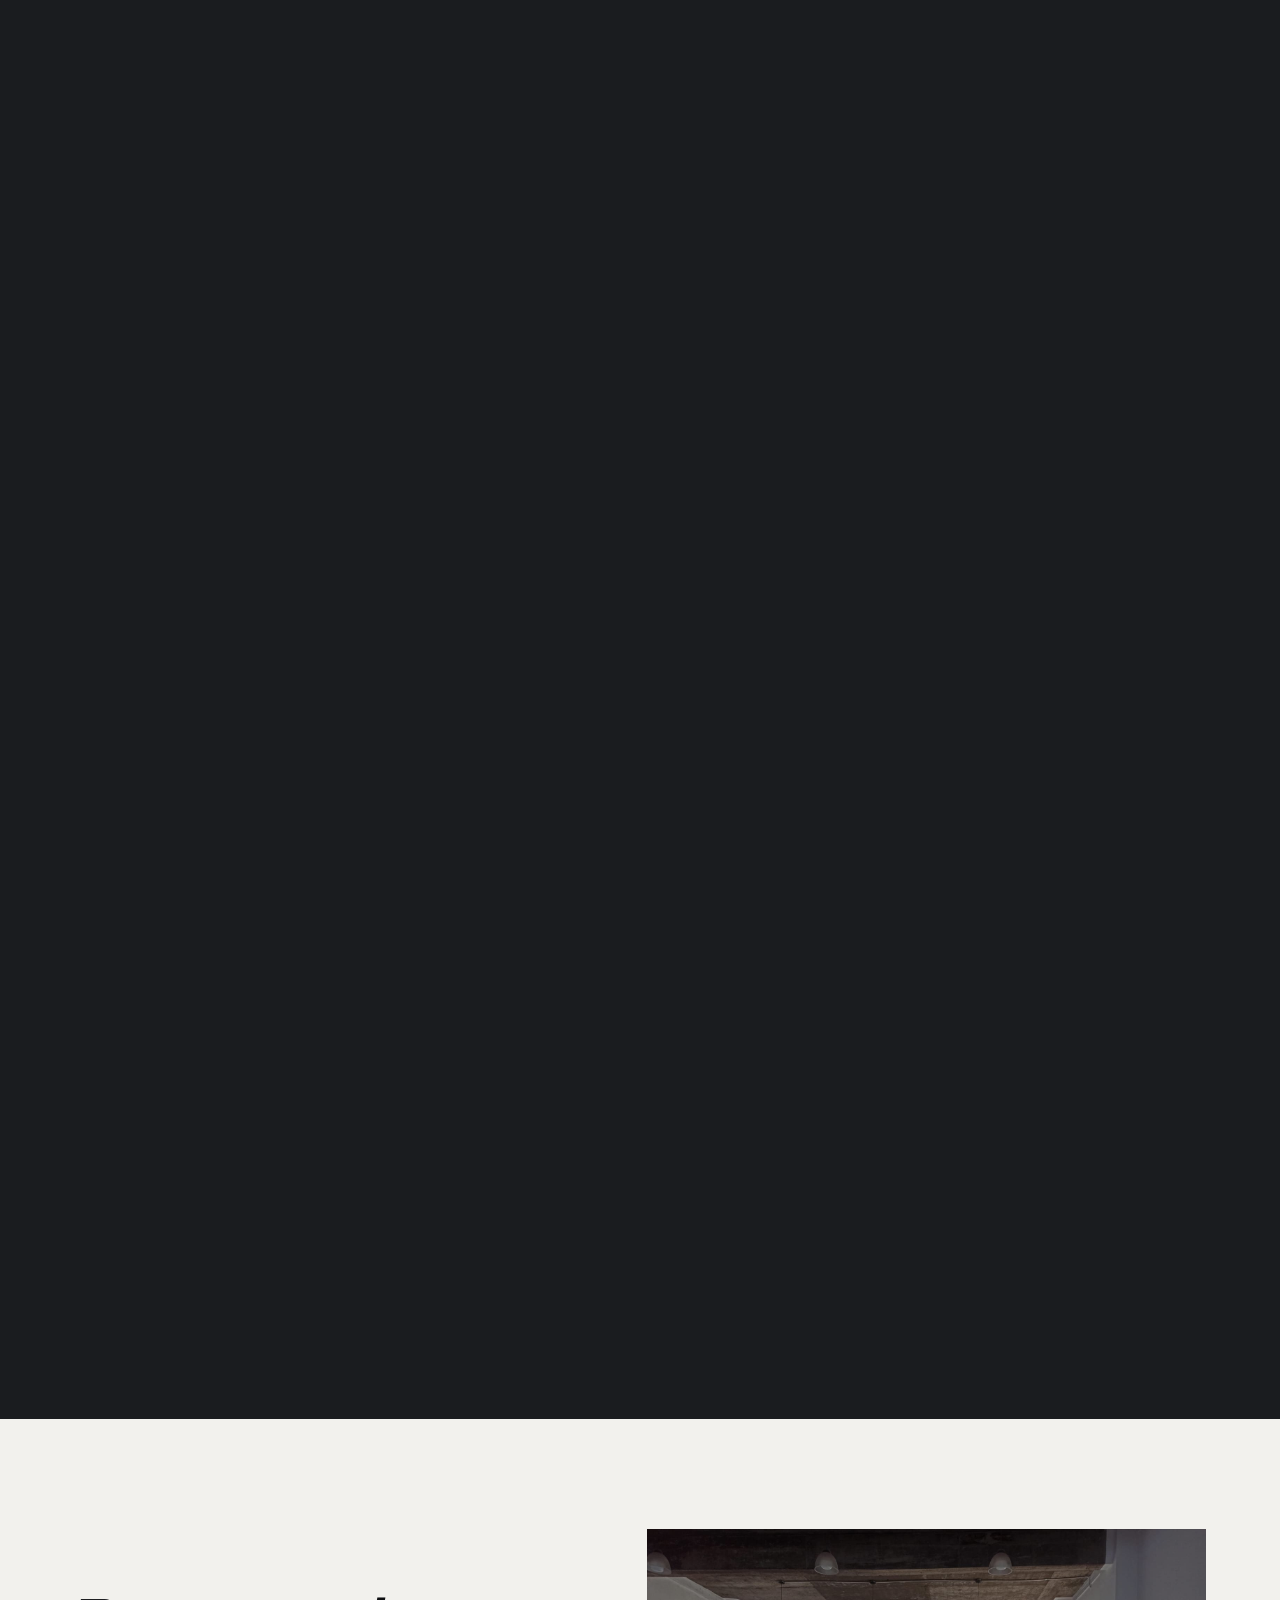
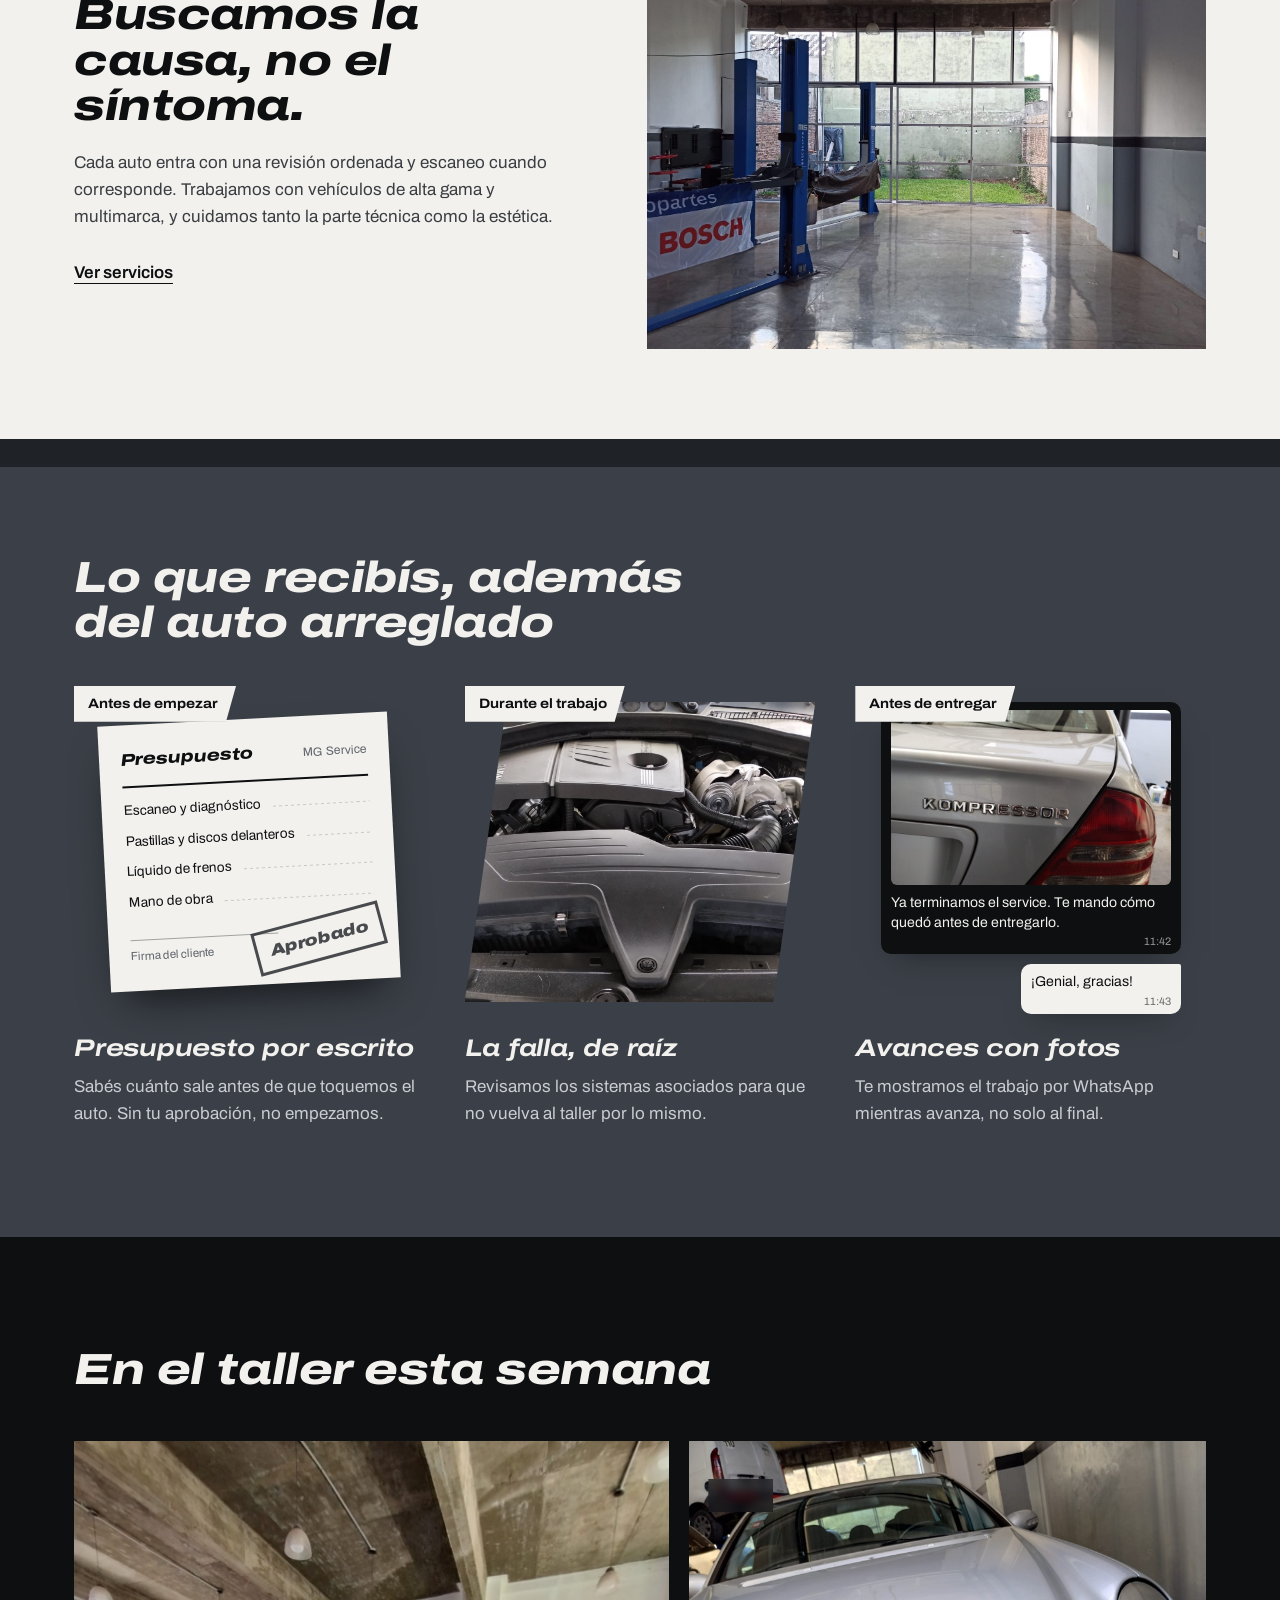
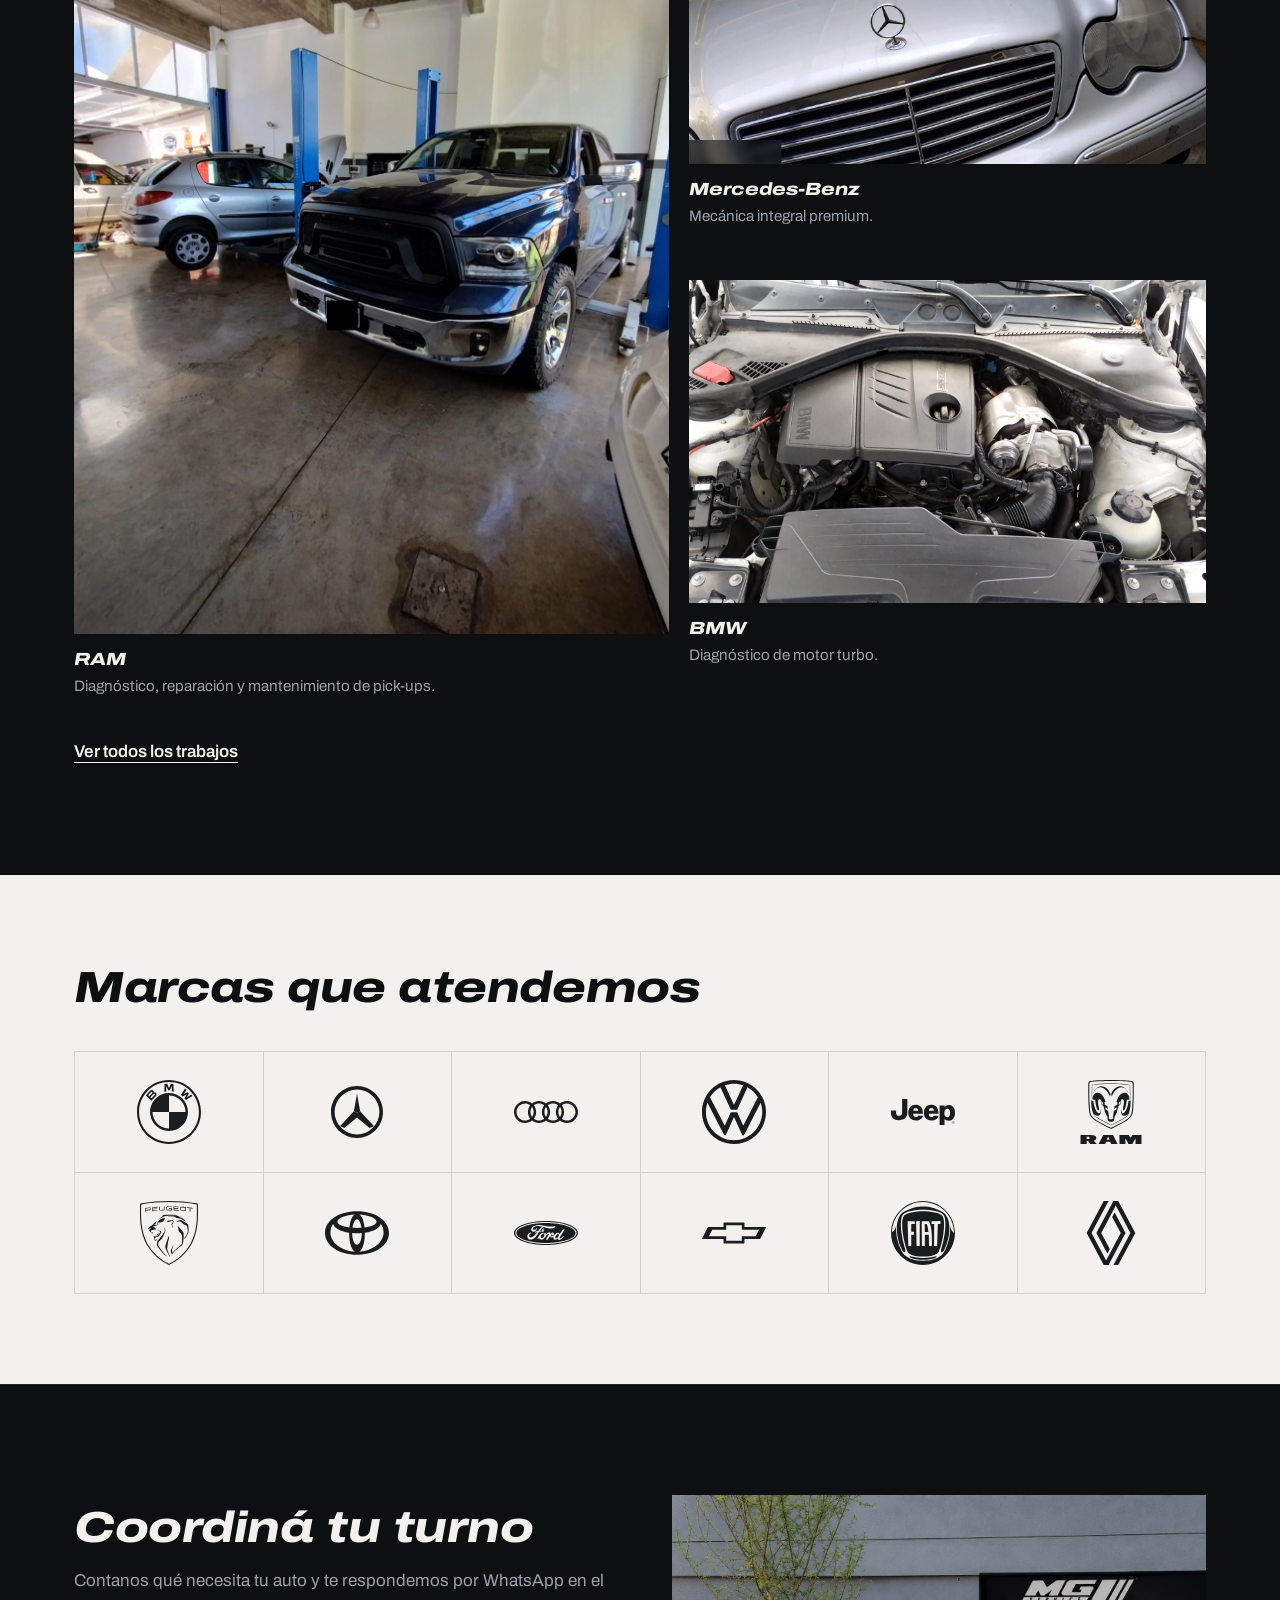
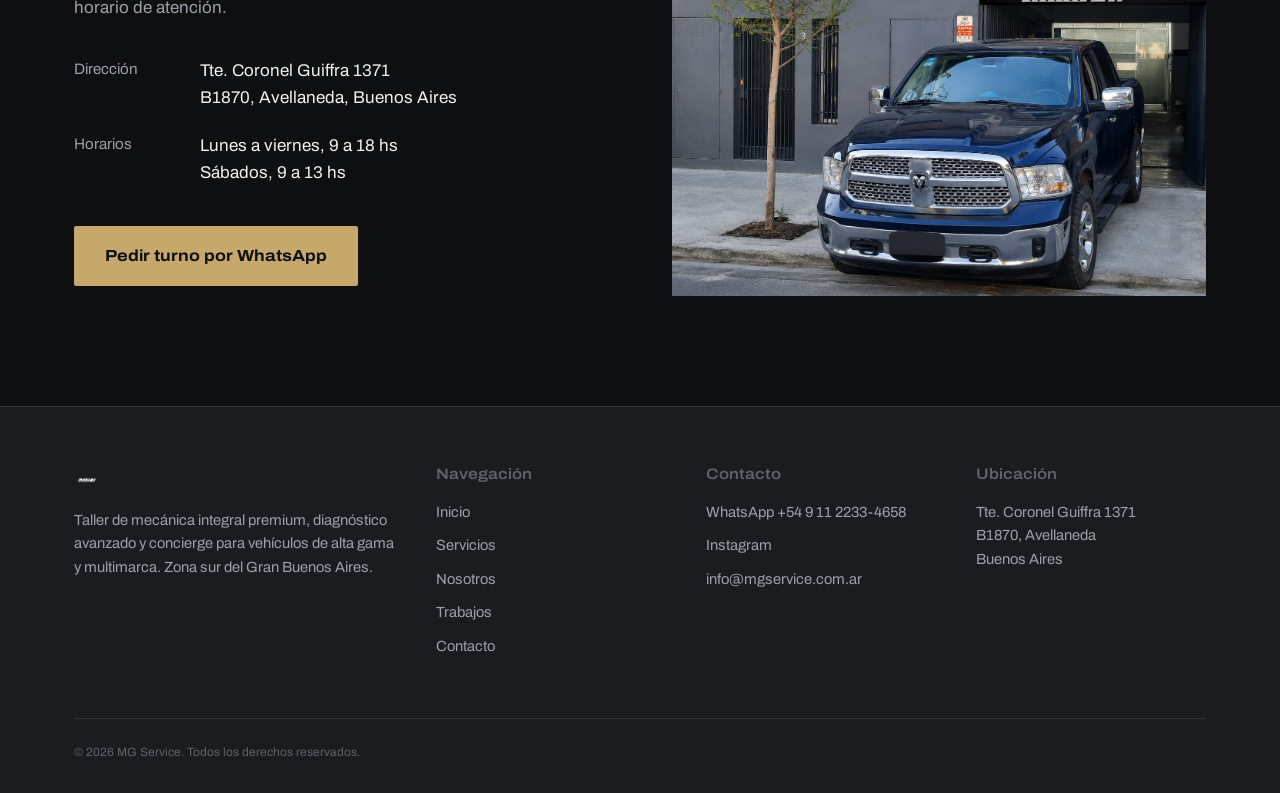
==== commit 11835122: "Vuelve el titular 'Mecánica integral para autos de alta gama'; 'taller mecánico en Avellaneda' pasa " ====
--- a/index.html
+++ b/index.html
@@ -108,13 +108,13 @@
       <button type="button" class="h-hero-dot" aria-label="Foto 3: fachada" aria-pressed="false"></button>
     </div>
     <div class="container h-hero-inner">
-      <h1>Taller mecánico en Avellaneda para autos de alta gama.</h1>
+      <h1>Mecánica integral para autos de alta gama.</h1>
       <p class="h-lead">Pasamos a buscar tu auto, te mandamos el diagnóstico y el presupuesto por escrito, y te lo devolvemos terminado.</p>
       <div class="h-actions">
         <a href="https://wa.me/5491122334658?text=Hola%2C%20quiero%20pedir%20un%20turno" class="btn btn-primary">Pedir turno por WhatsApp</a>
         <a href="trabajos.html" class="h-link">Ver trabajos</a>
       </div>
-      <p class="h-place">Tte. Coronel Guiffra 1371, Avellaneda</p>
+      <p class="h-place">Taller mecánico en Avellaneda, Tte. Coronel Guiffra 1371</p>
     </div>
   </section>
 
--- a/assets/css/style.css
+++ b/assets/css/style.css
@@ -1114,7 +1114,7 @@
   to   { clip-path: polygon(22% 0, 100% 0, 100% 100%, 0 100%); }
 }
 .h-hero-inner { position: relative; z-index: 1; width: 100%; }
-.h-hero h1 { max-width: 10.5em; margin-bottom: 28px; font-size: clamp(2.2rem, 4.2vw, 3.9rem); }
+.h-hero h1 { max-width: 9.5em; margin-bottom: 28px; }
 .h-lead { font-size: 1.2rem; color: var(--c-bone); max-width: 26em; margin-bottom: 40px; }
 .h-actions { display: flex; align-items: center; gap: 32px; flex-wrap: wrap; }
 .h-place { margin-top: 56px; font-size: 0.95rem; color: var(--c-steel); }
@@ -1544,8 +1544,3 @@
   .h-hero-dot { width: 30px; height: 40px; }
   .h-hero-dots { top: calc(clamp(260px, 72vw, 440px) - 56px); gap: 4px; }
 }
-
-@media (max-width: 760px) {
-  .h-hero h1 { font-size: clamp(2rem, 8.6vw, 2.5rem); margin-bottom: 20px; }
-  .h-lead { font-size: 1.05rem; margin-bottom: 28px; }
-}
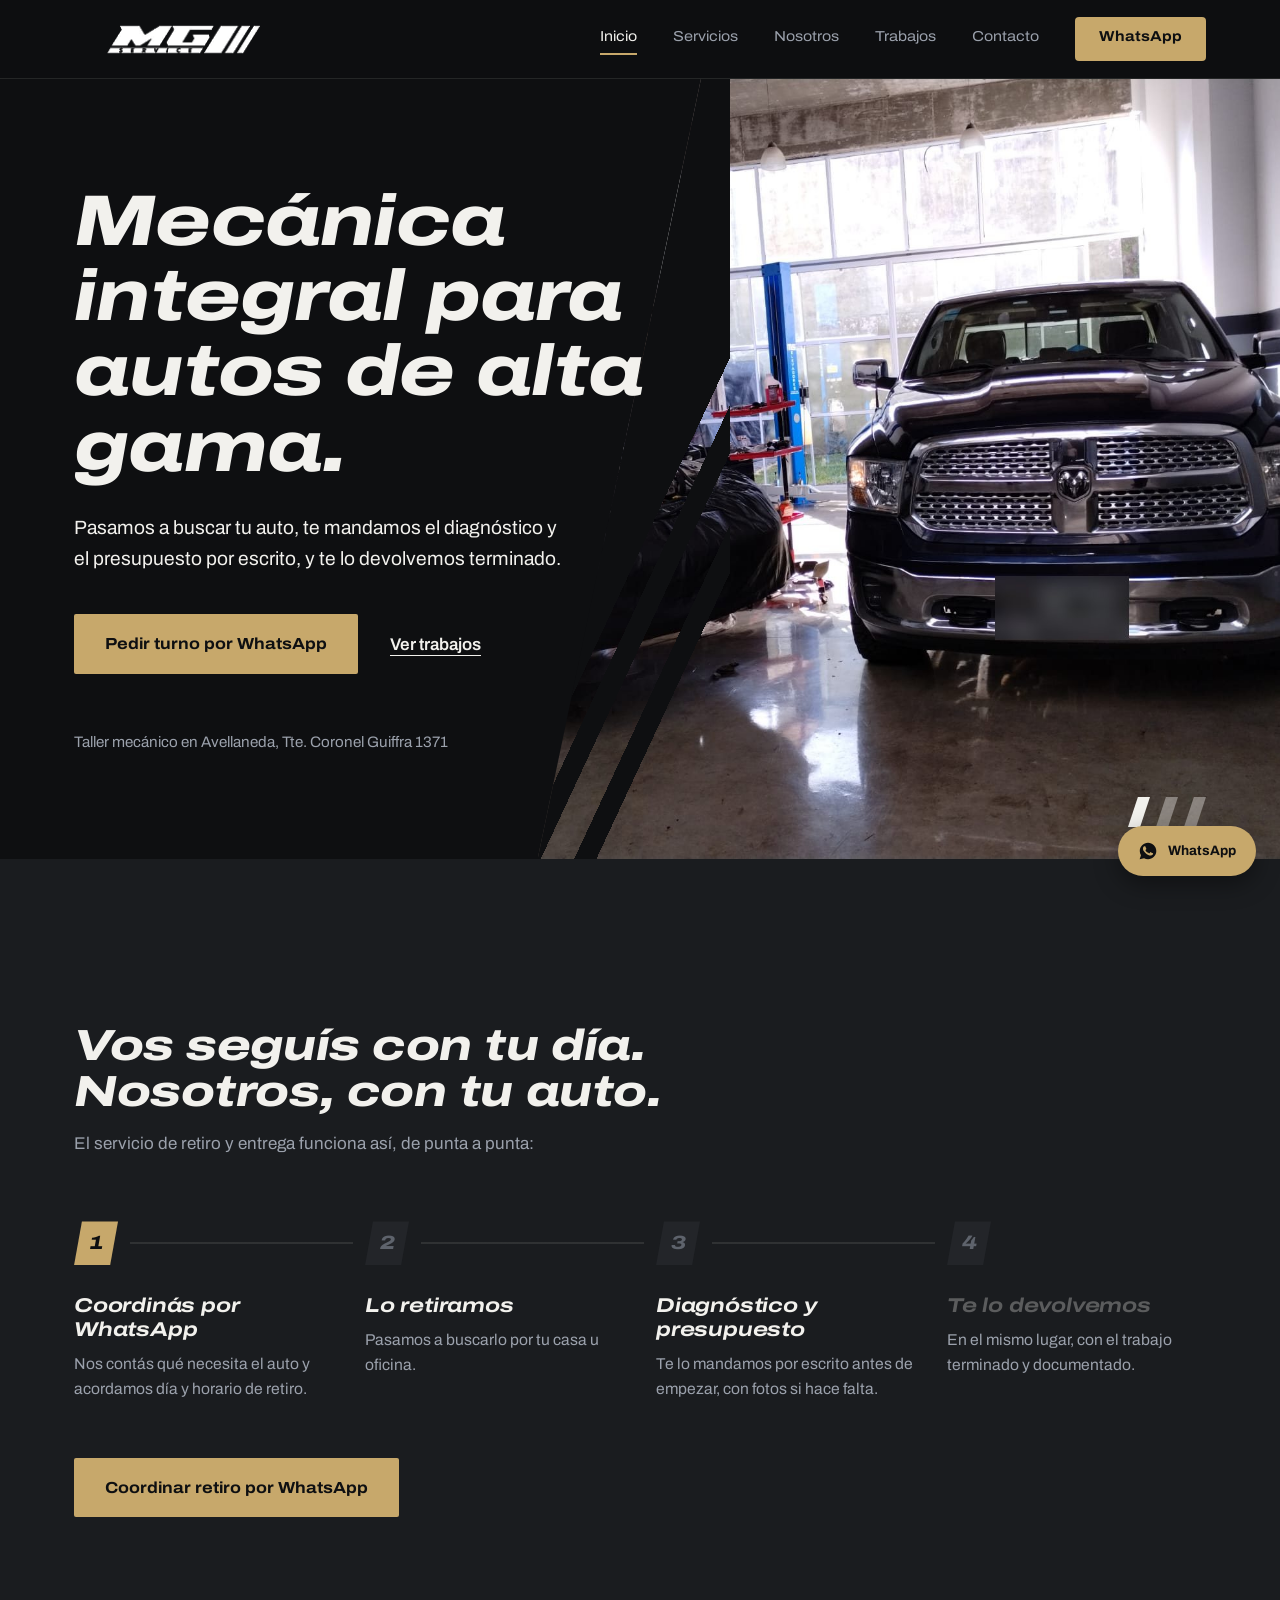
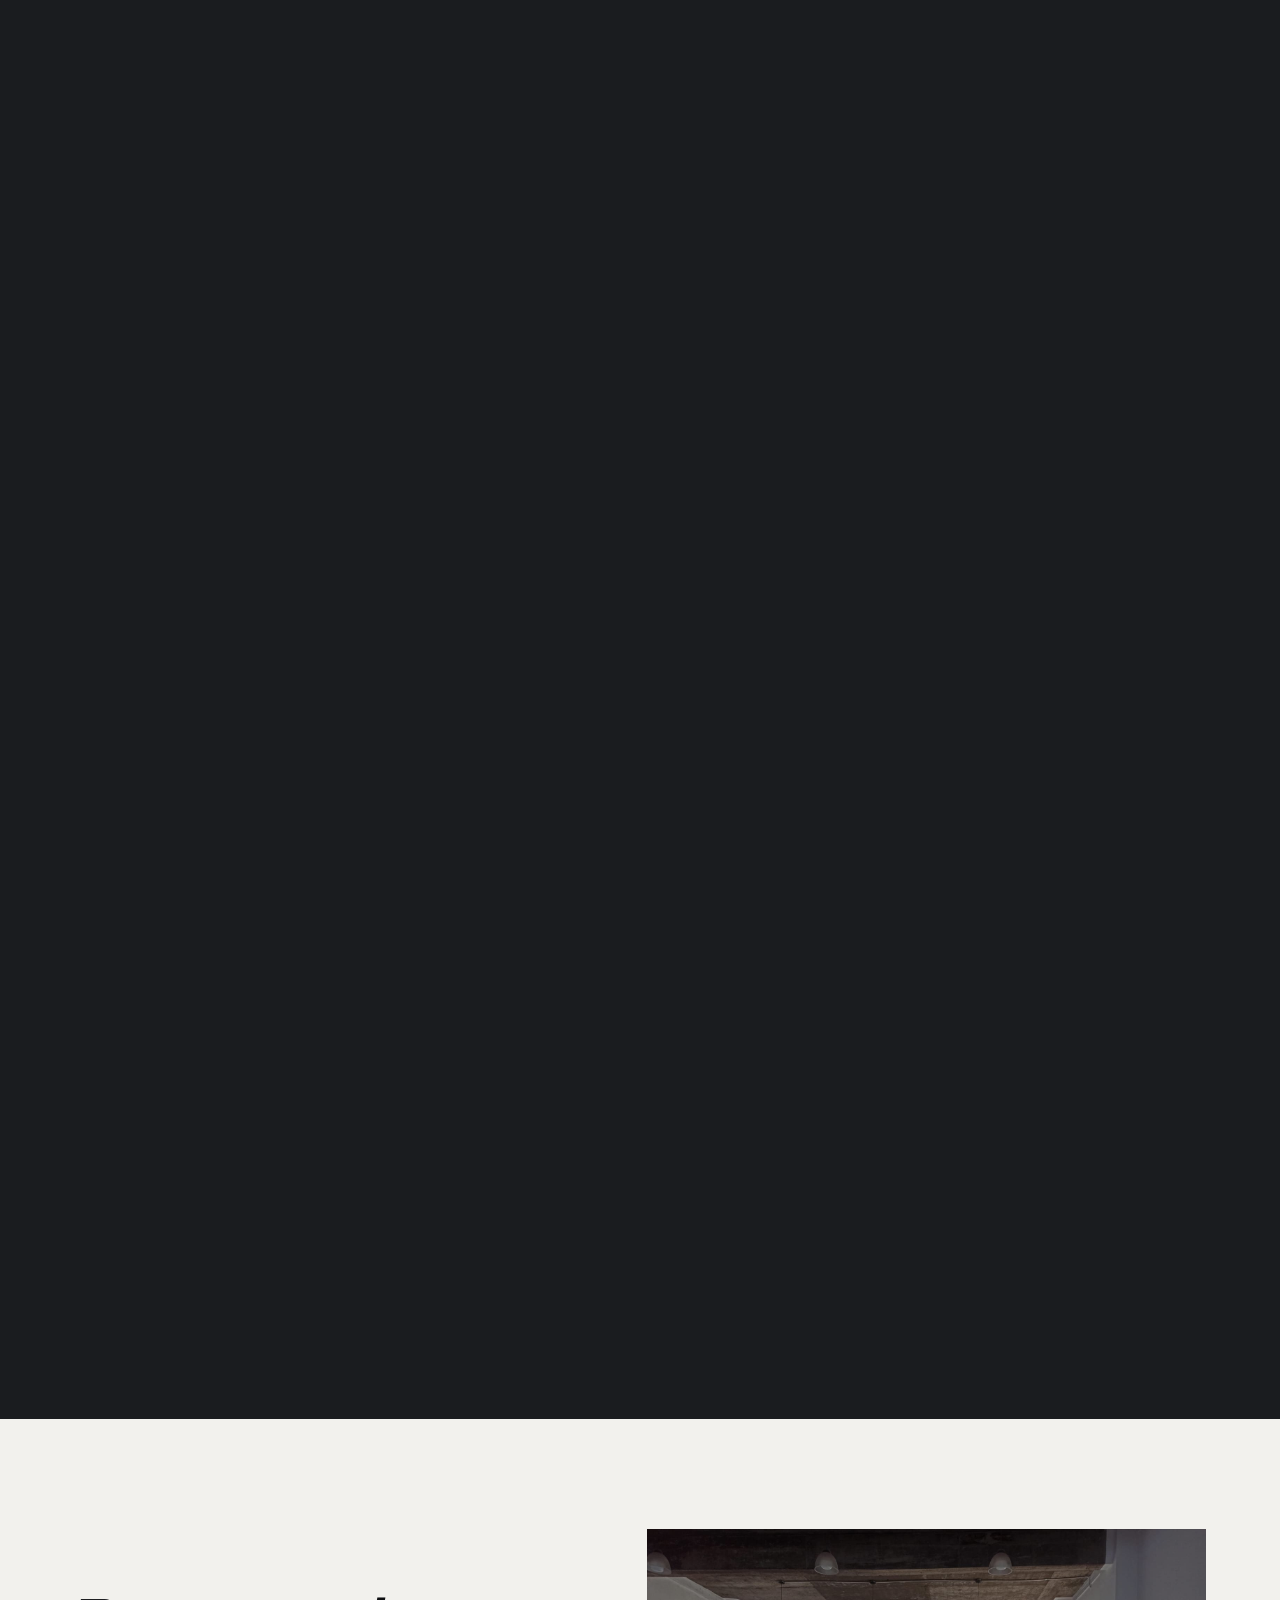
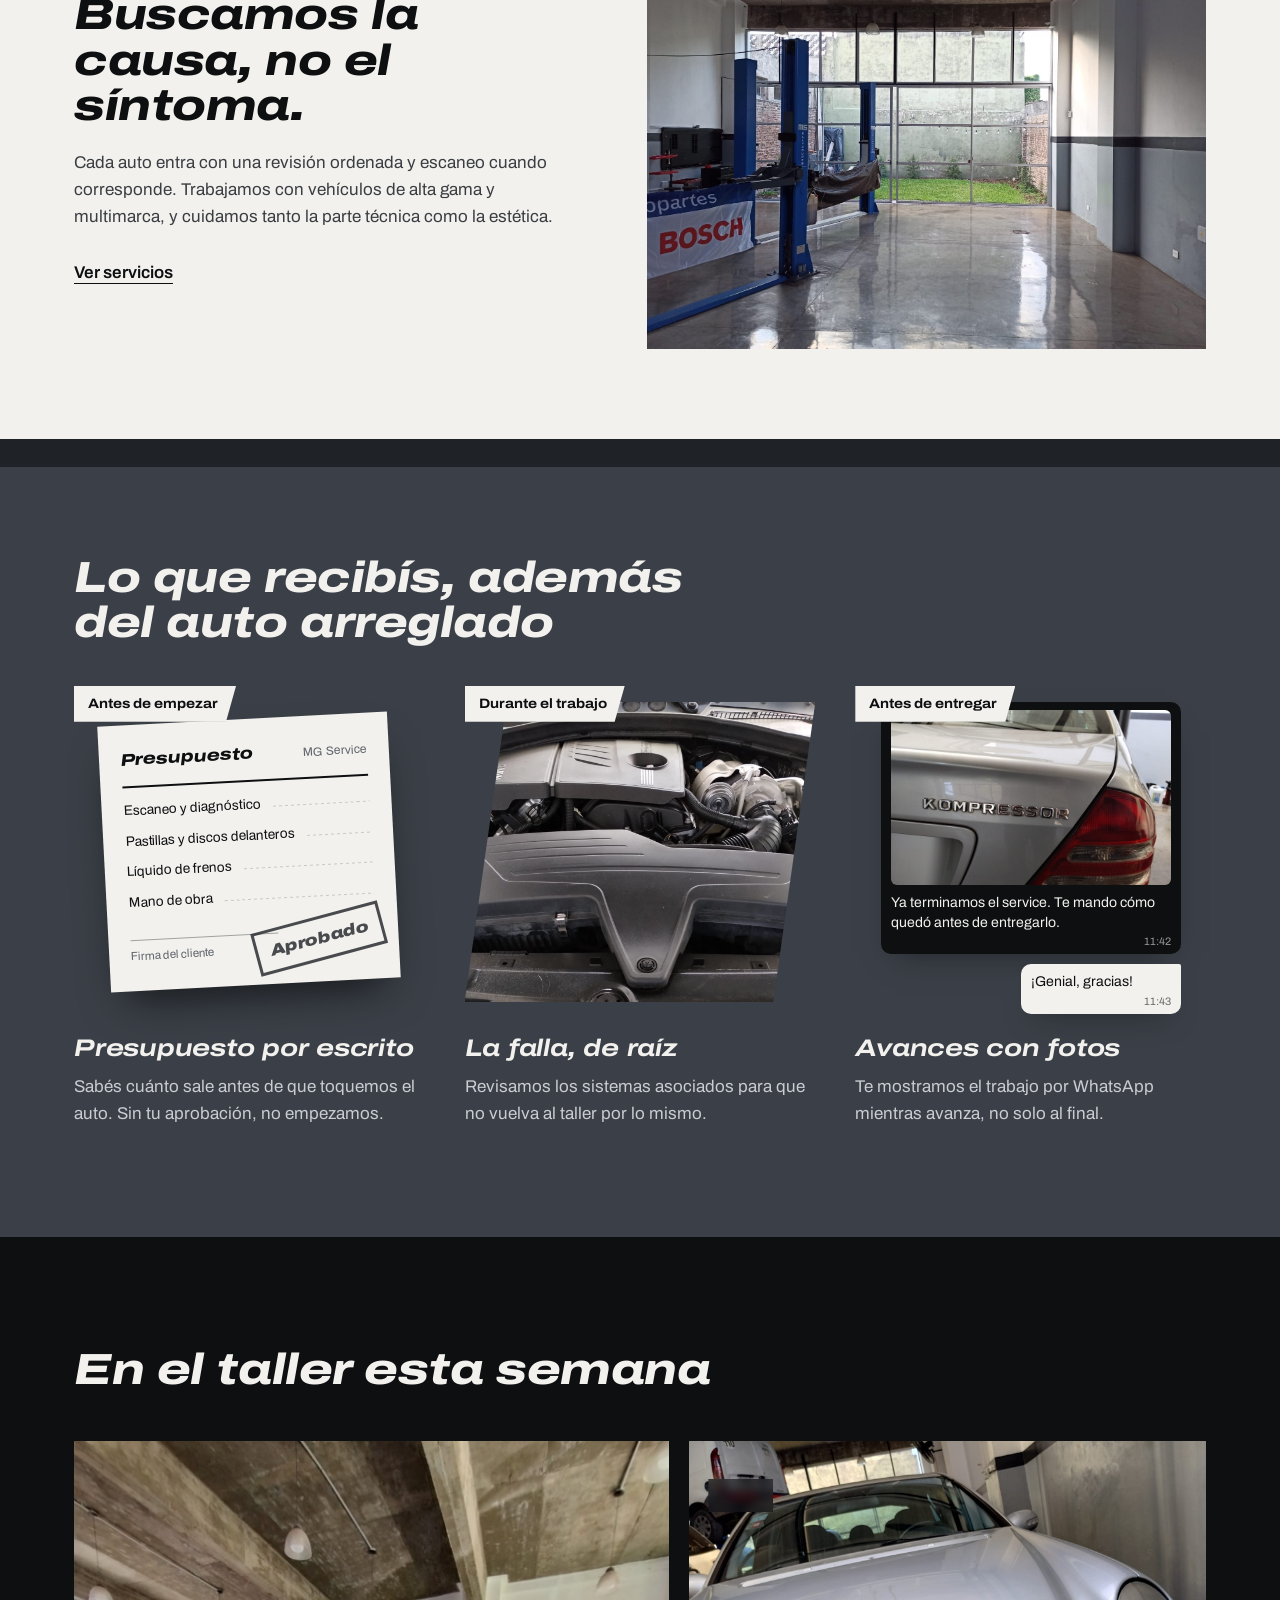
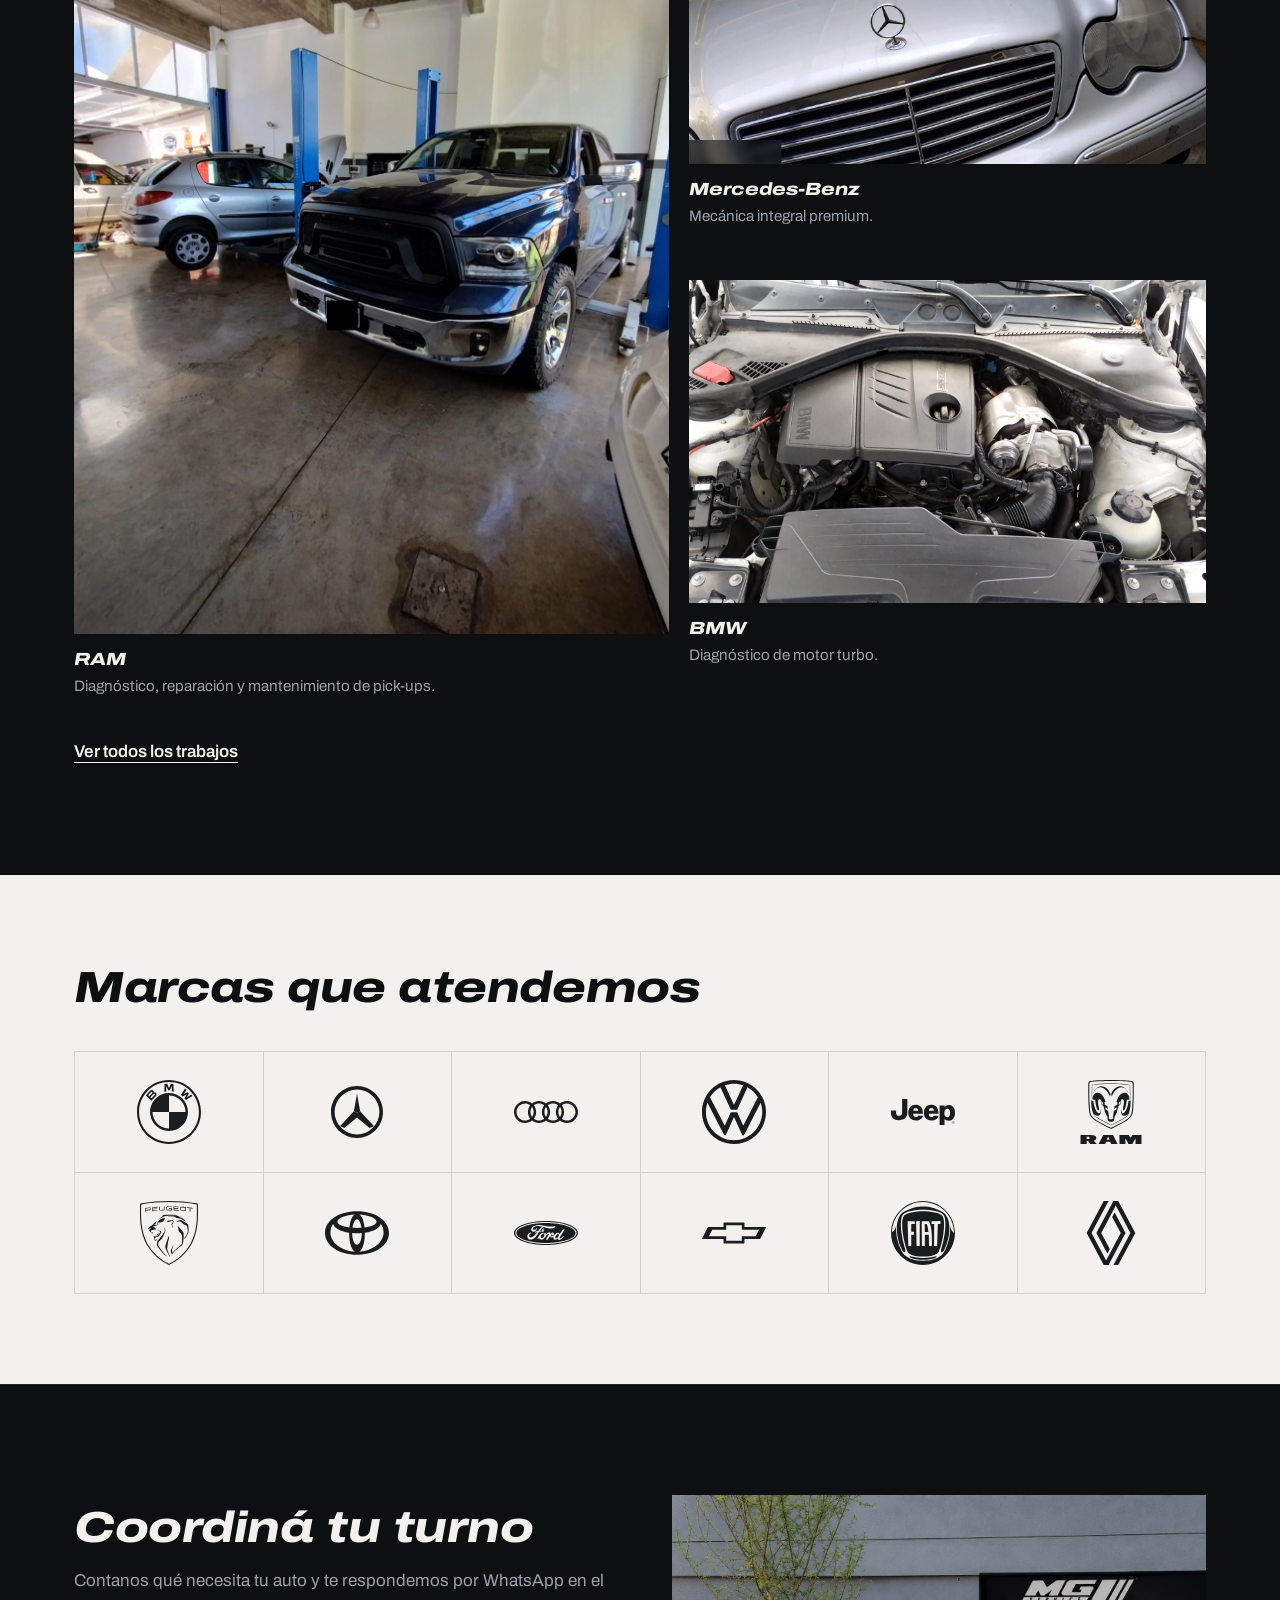
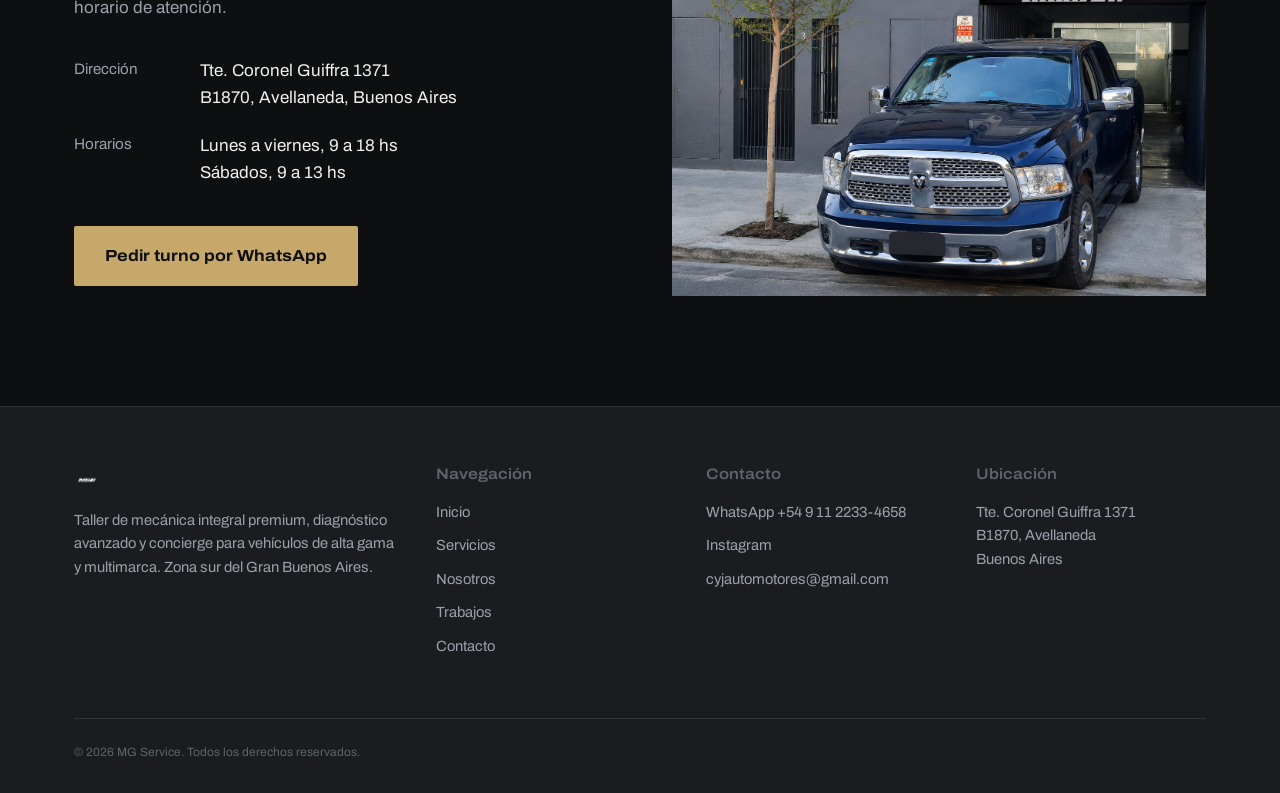
==== commit 7a1b8e07: "Email de contacto real: cyjautomotores@gmail.com (footer, contacto y schema) Co-Authored-By: Claude " ====
--- a/index.html
+++ b/index.html
@@ -27,6 +27,7 @@
   "logo": "https://www.mg-service.com.ar/assets/img/logo-black.png",
   "description": "Taller mecánico en Avellaneda para autos de alta gama y multimarca, con diagnóstico computarizado, presupuesto por escrito y retiro y entrega a domicilio.",
   "telephone": "+54 9 11 2233-4658",
+  "email": "cyjautomotores@gmail.com",
   "address": {
     "@type": "PostalAddress",
     "streetAddress": "Tte. Coronel Guiffra 1371",
@@ -275,7 +276,7 @@
         <h4>Contacto</h4>
         <a href="https://wa.me/5491122334658">WhatsApp +54 9 11 2233-4658</a>
         <a href="https://www.instagram.com/mg_service1023/" target="_blank" rel="noopener">Instagram</a>
-        <a href="mailto:info@mgservice.com.ar">info@mgservice.com.ar</a>
+        <a href="mailto:cyjautomotores@gmail.com">cyjautomotores@gmail.com</a>
       </div>
       <div class="footer-col">
         <h4>Ubicación</h4>
